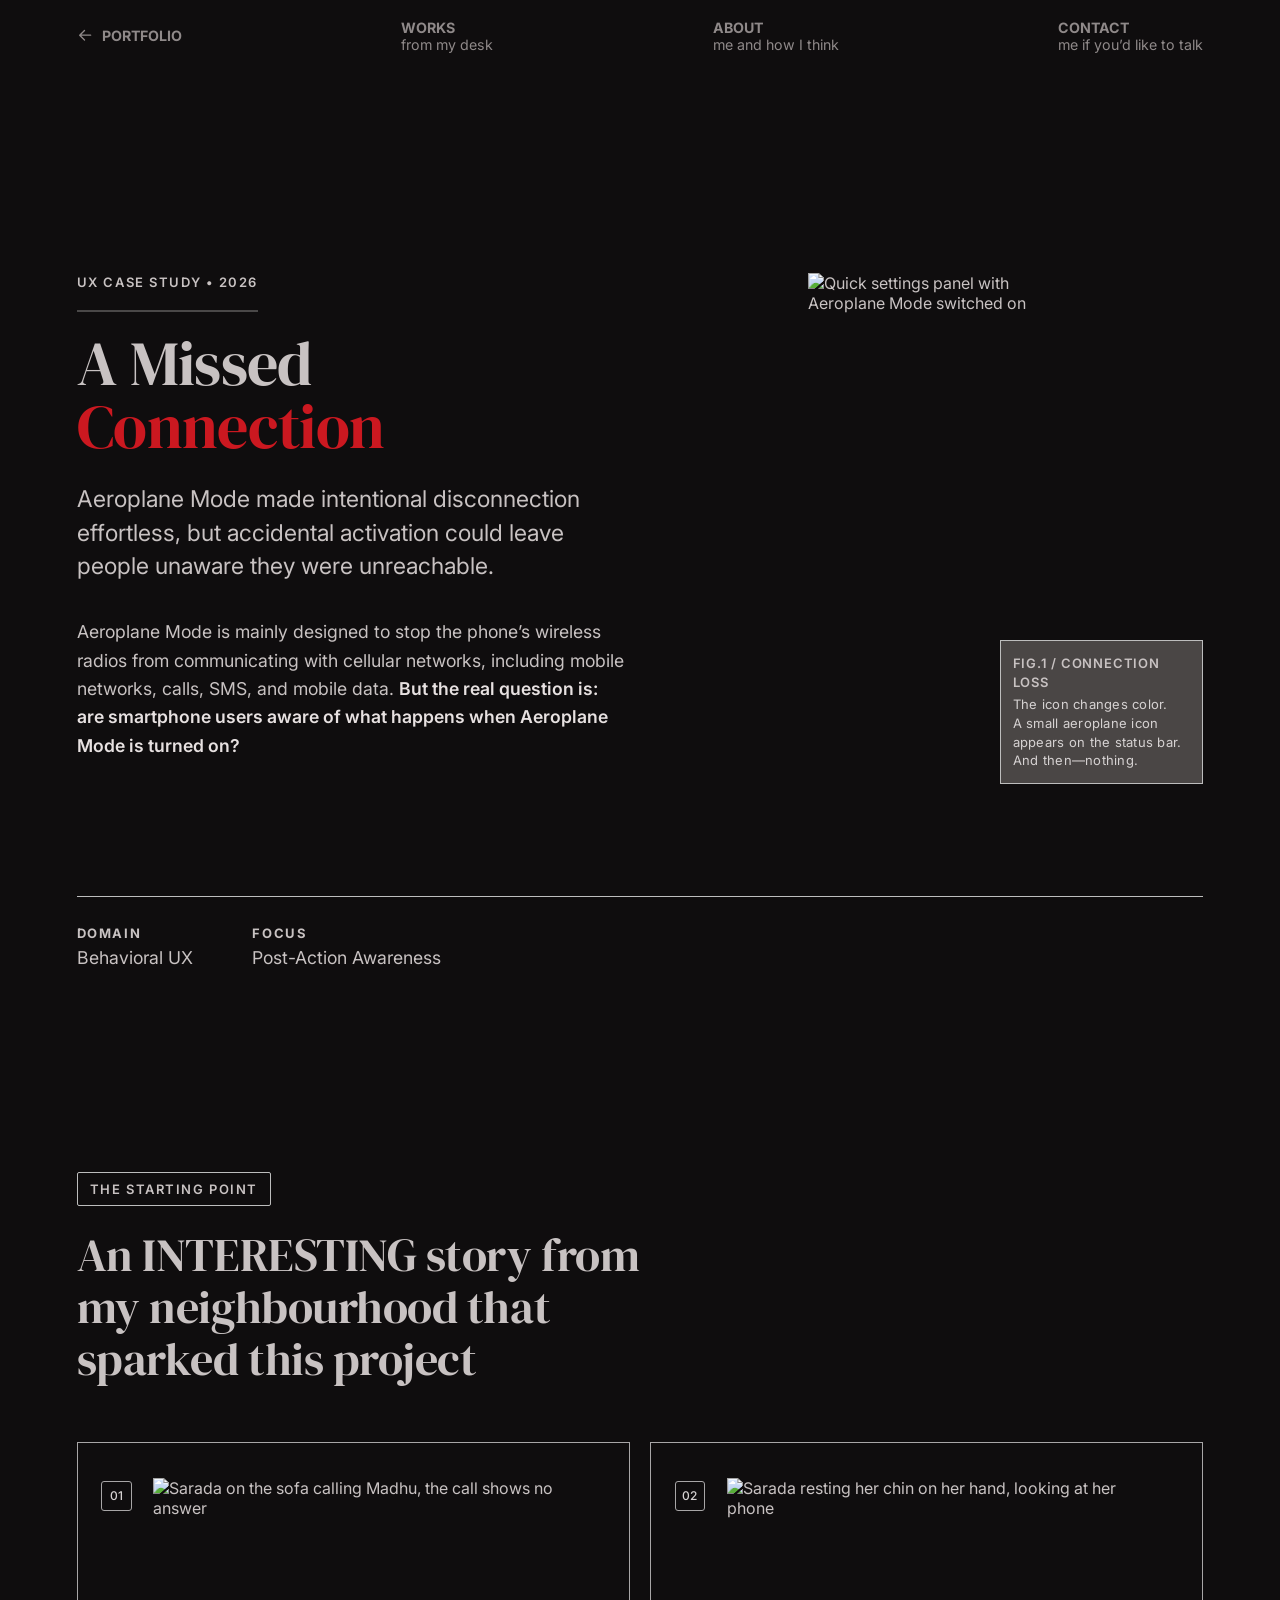
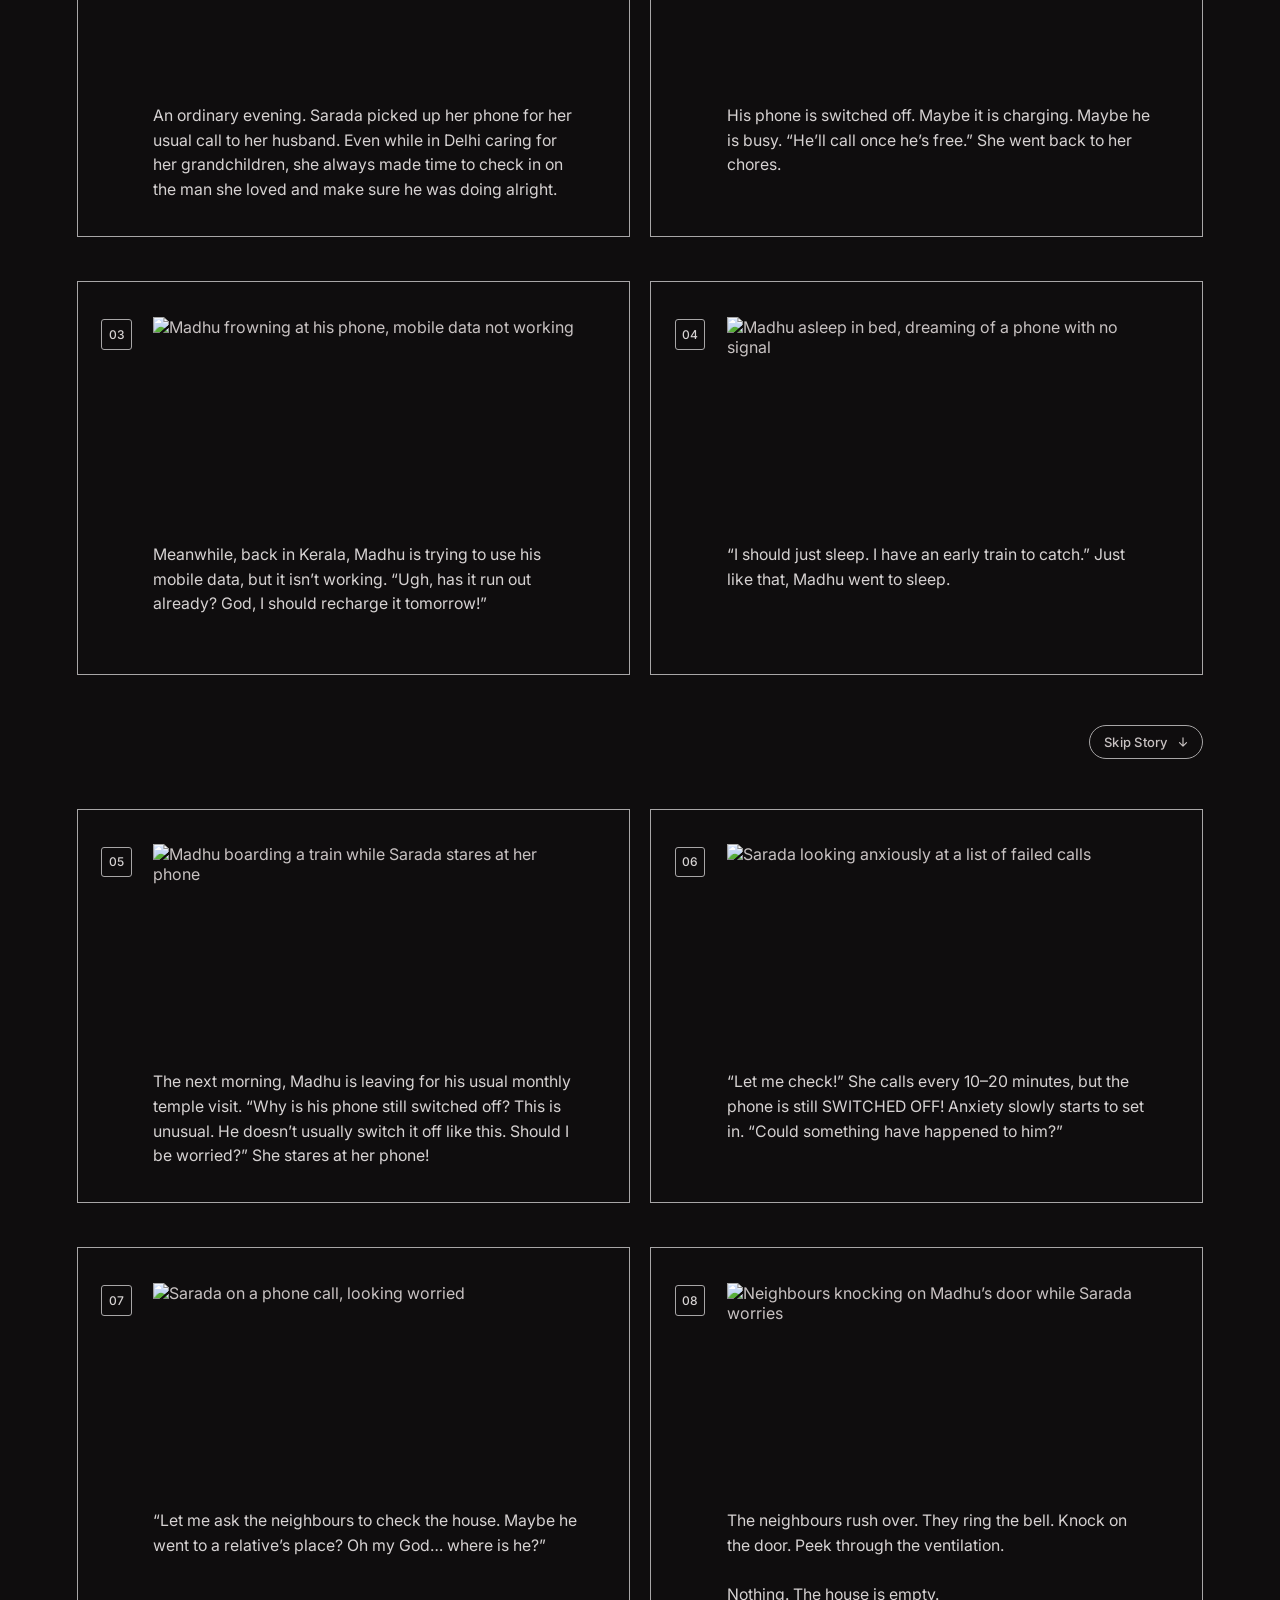
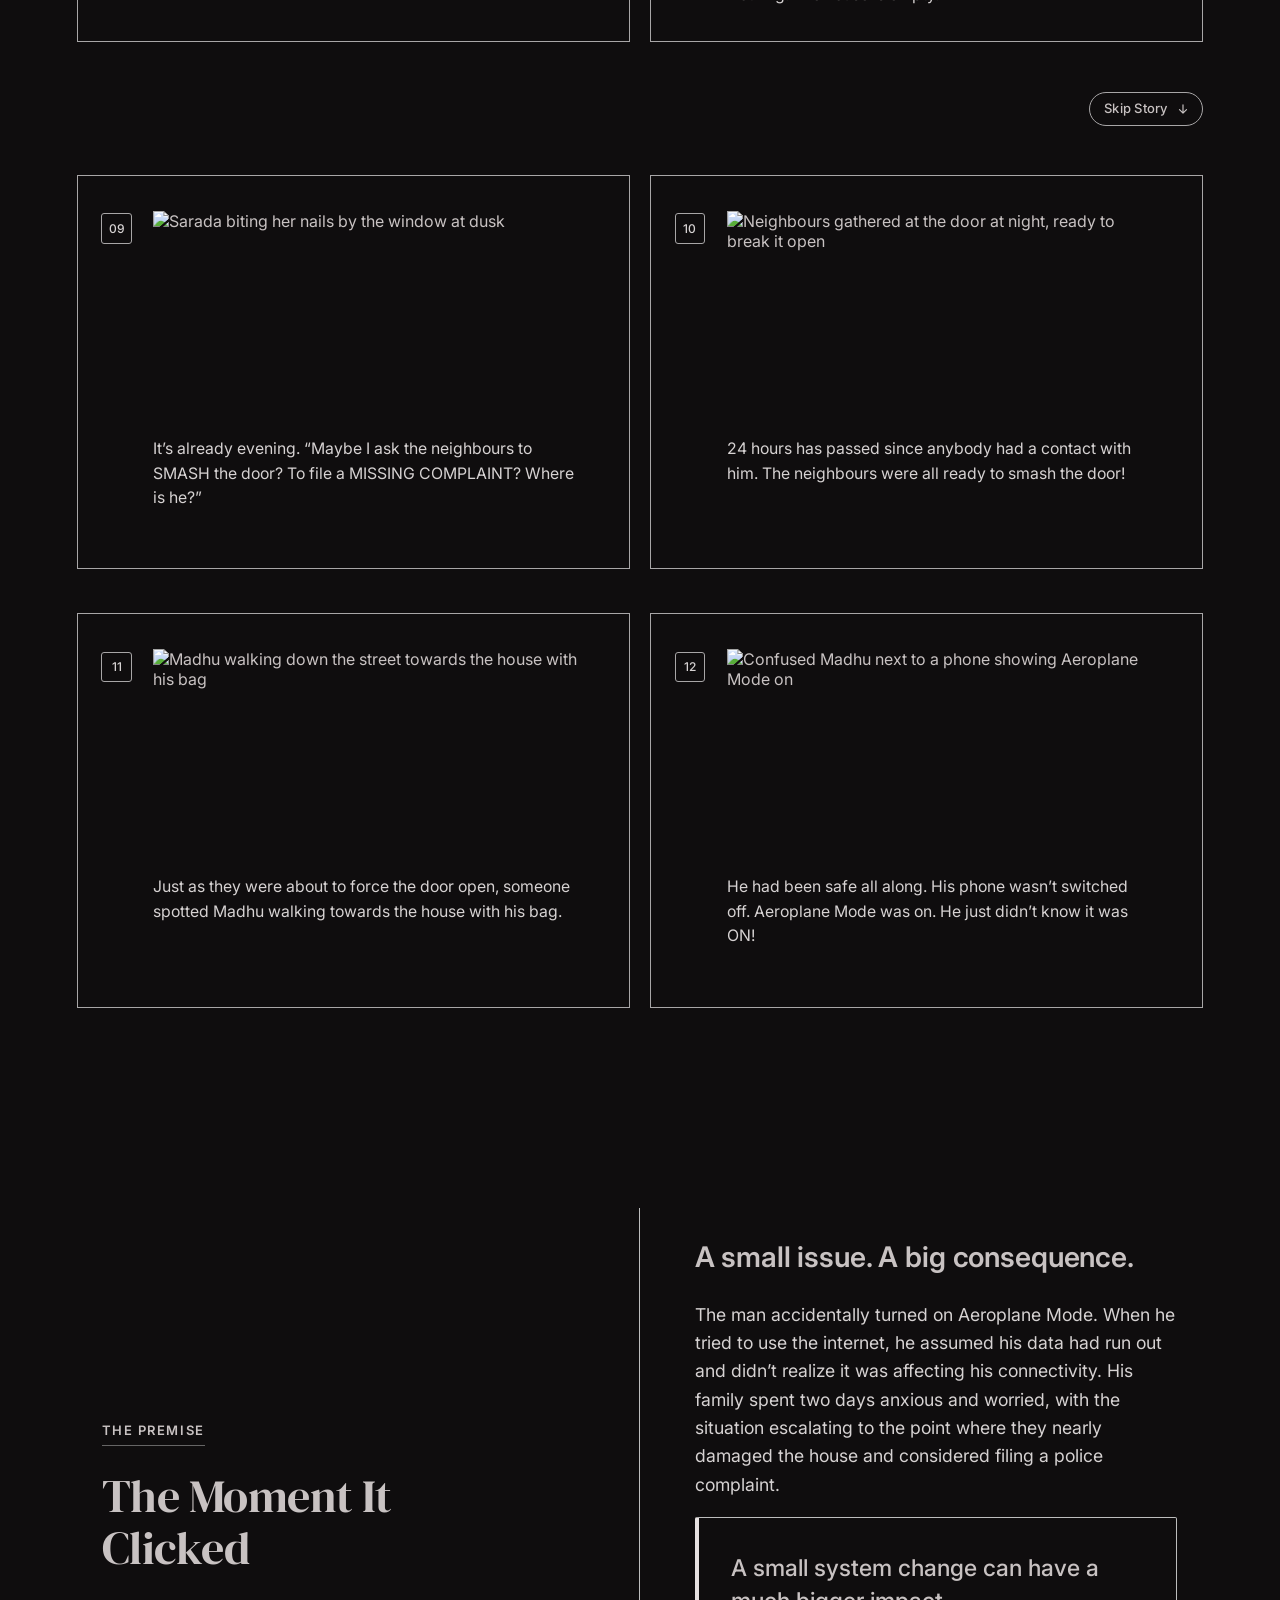
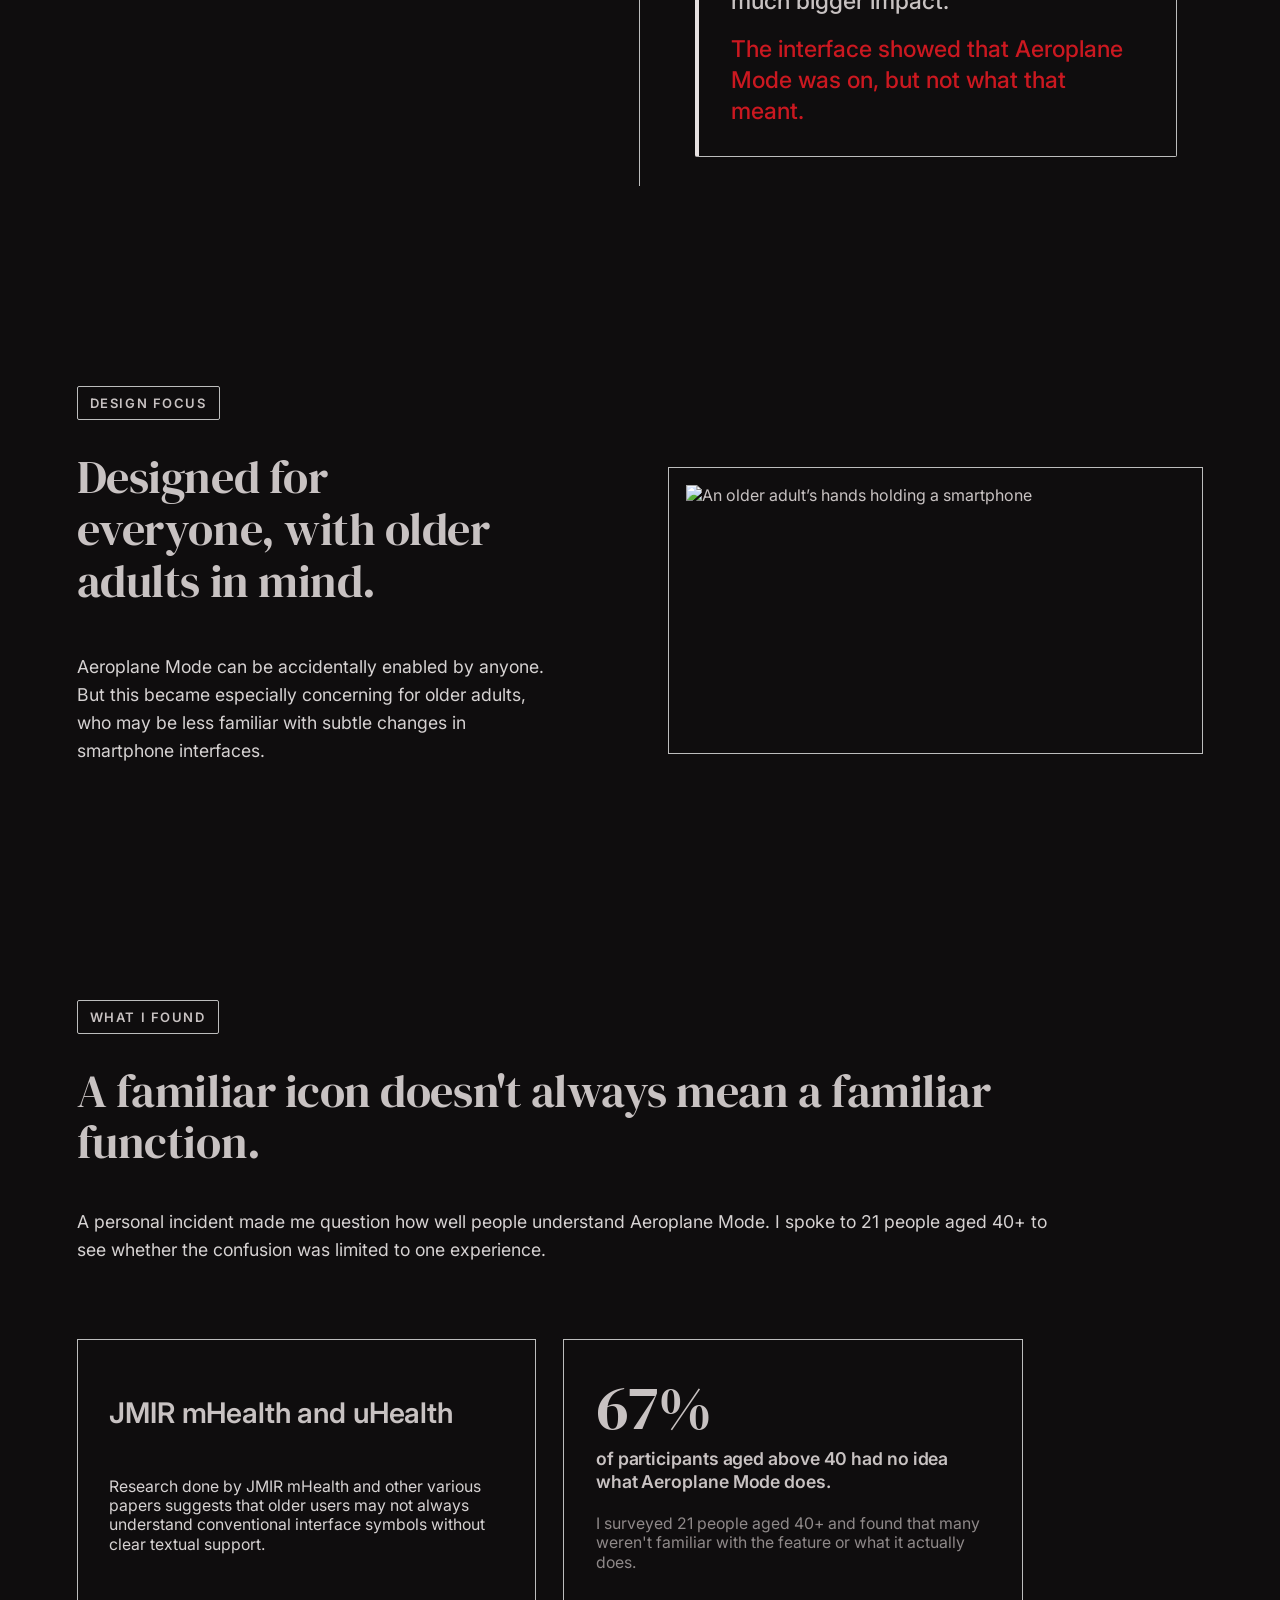
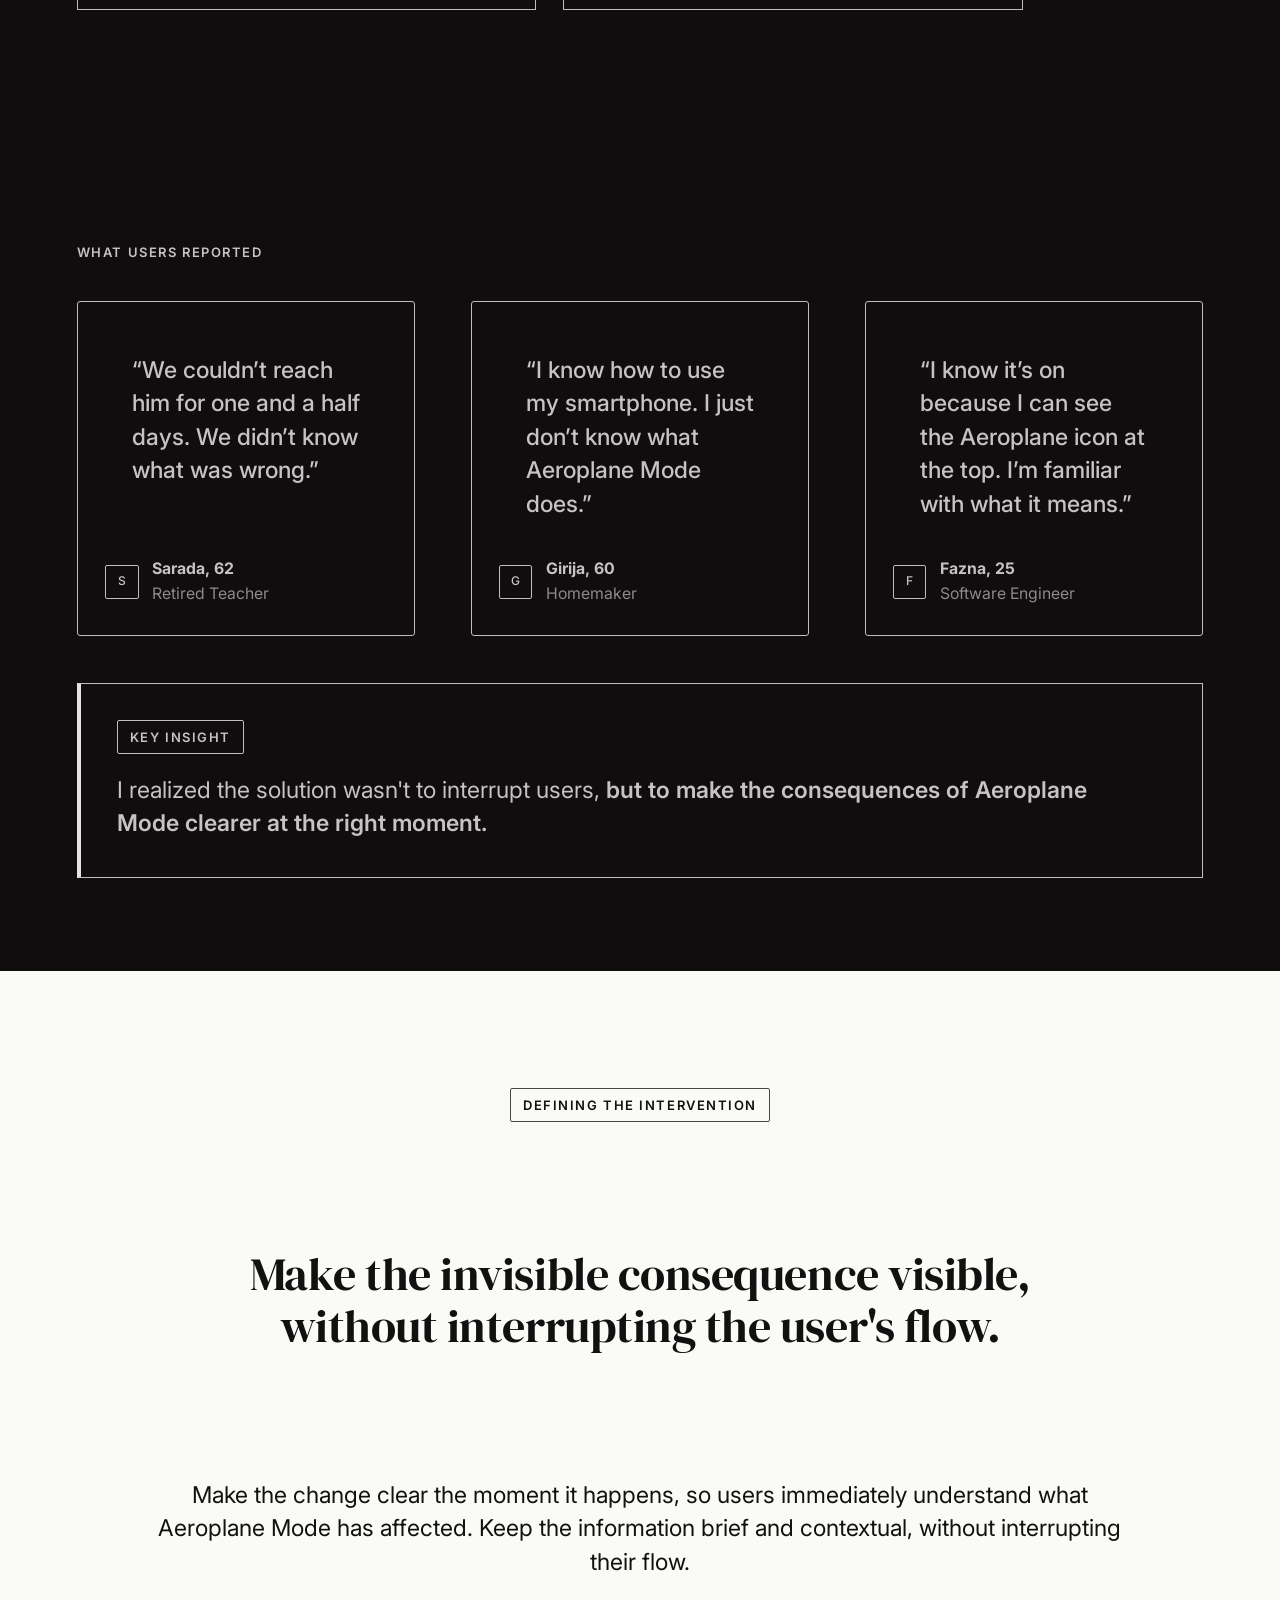
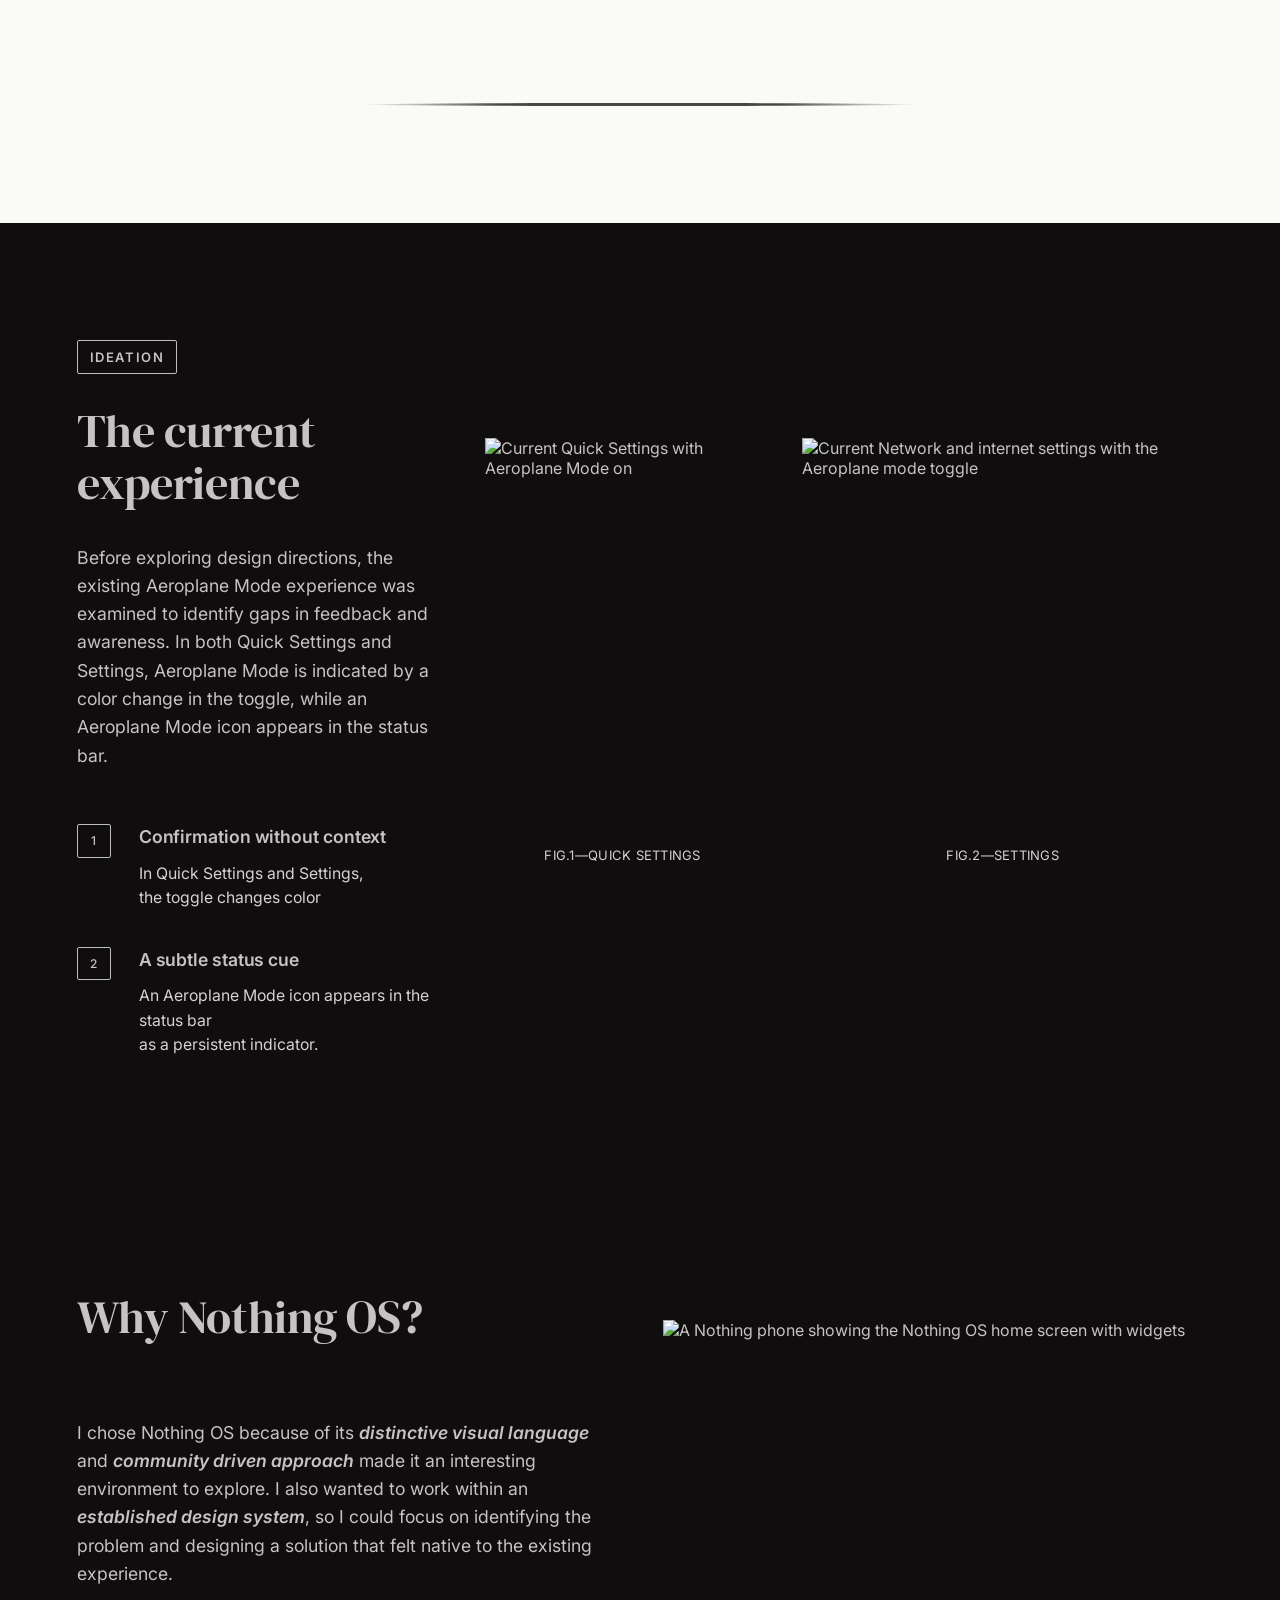
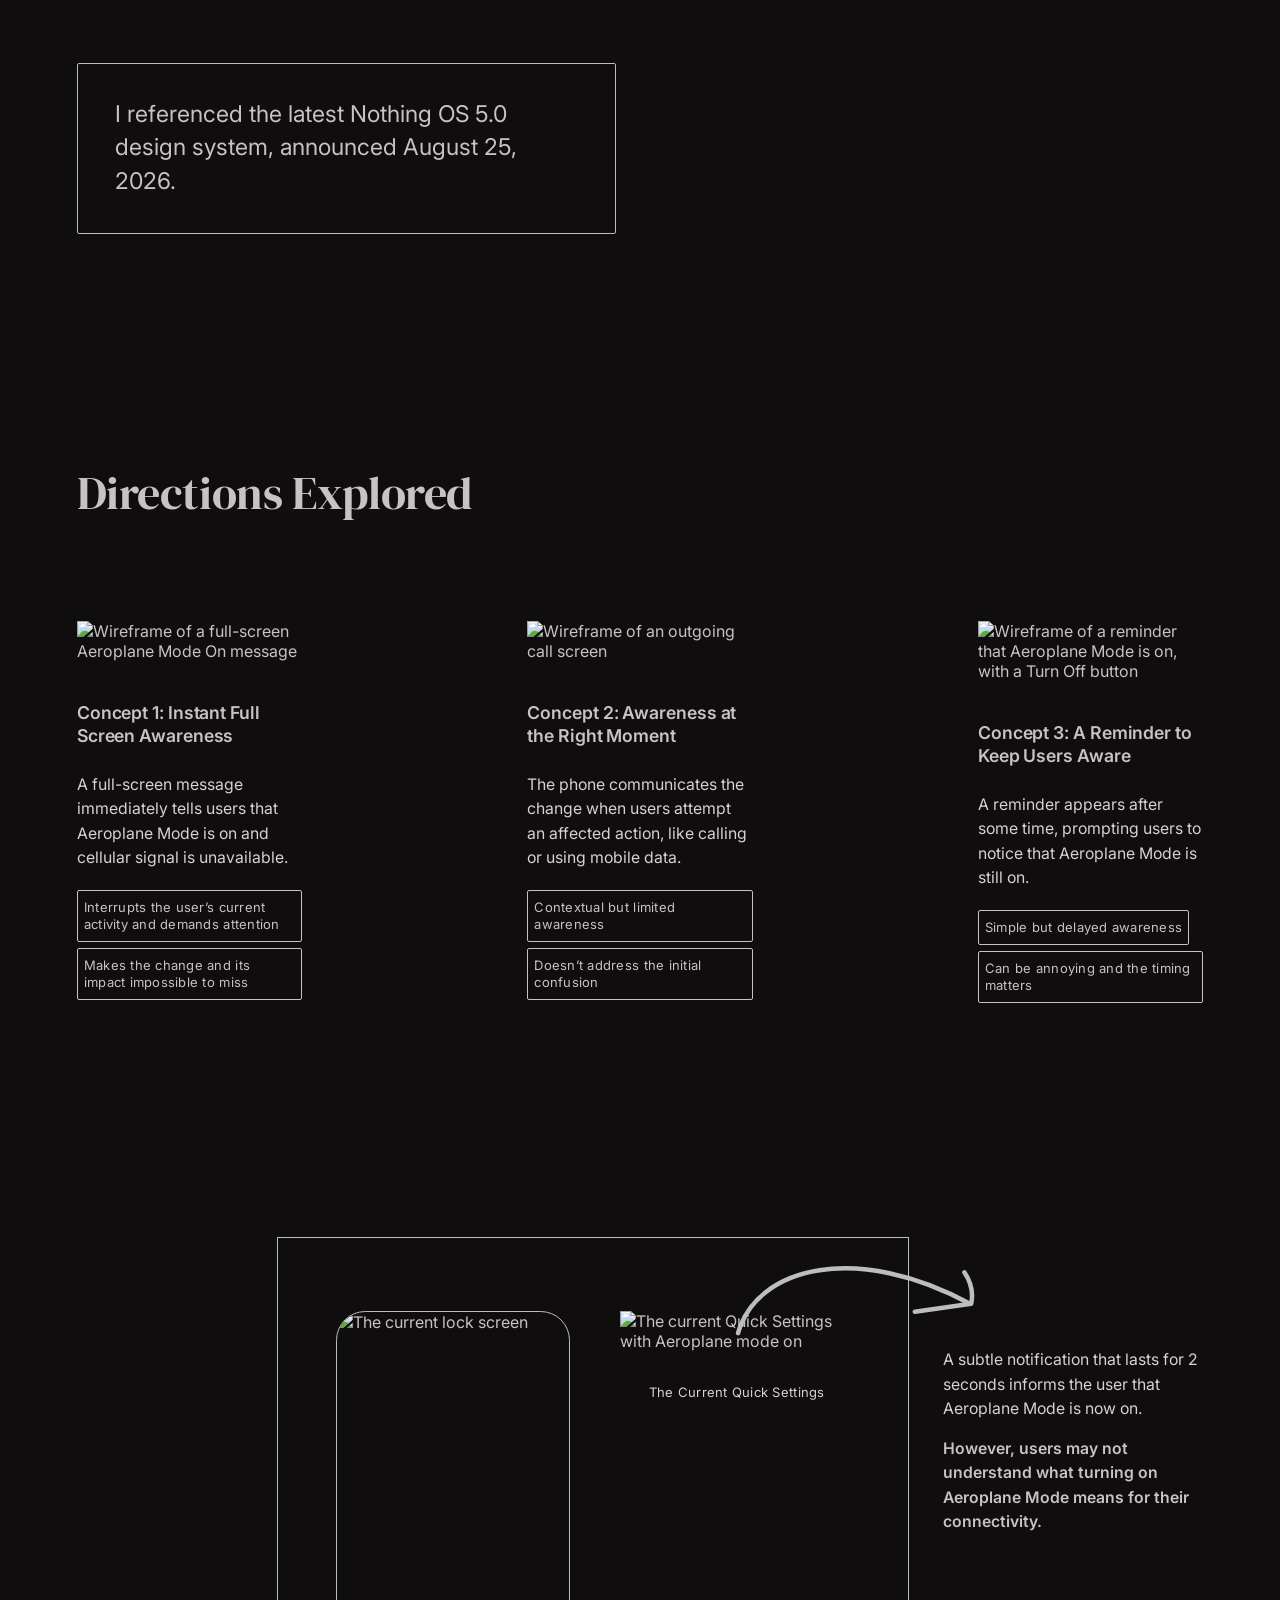
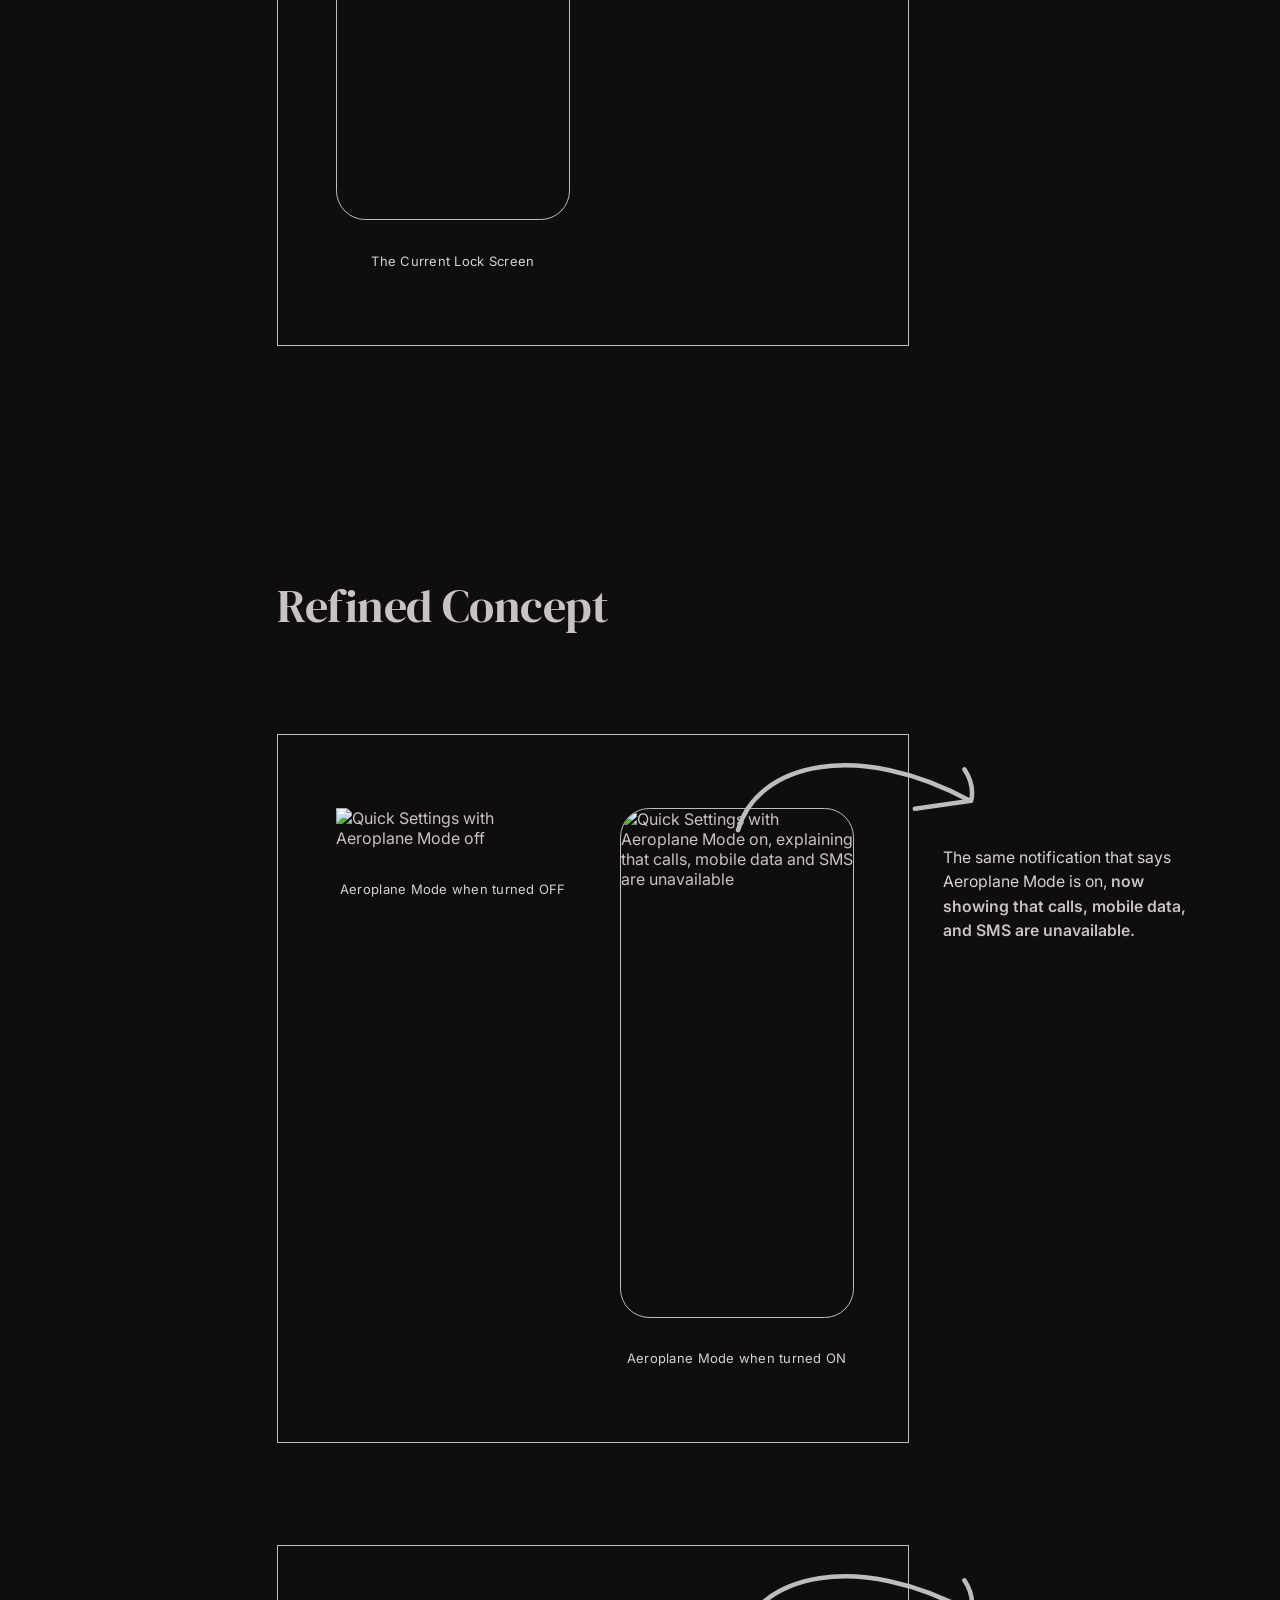
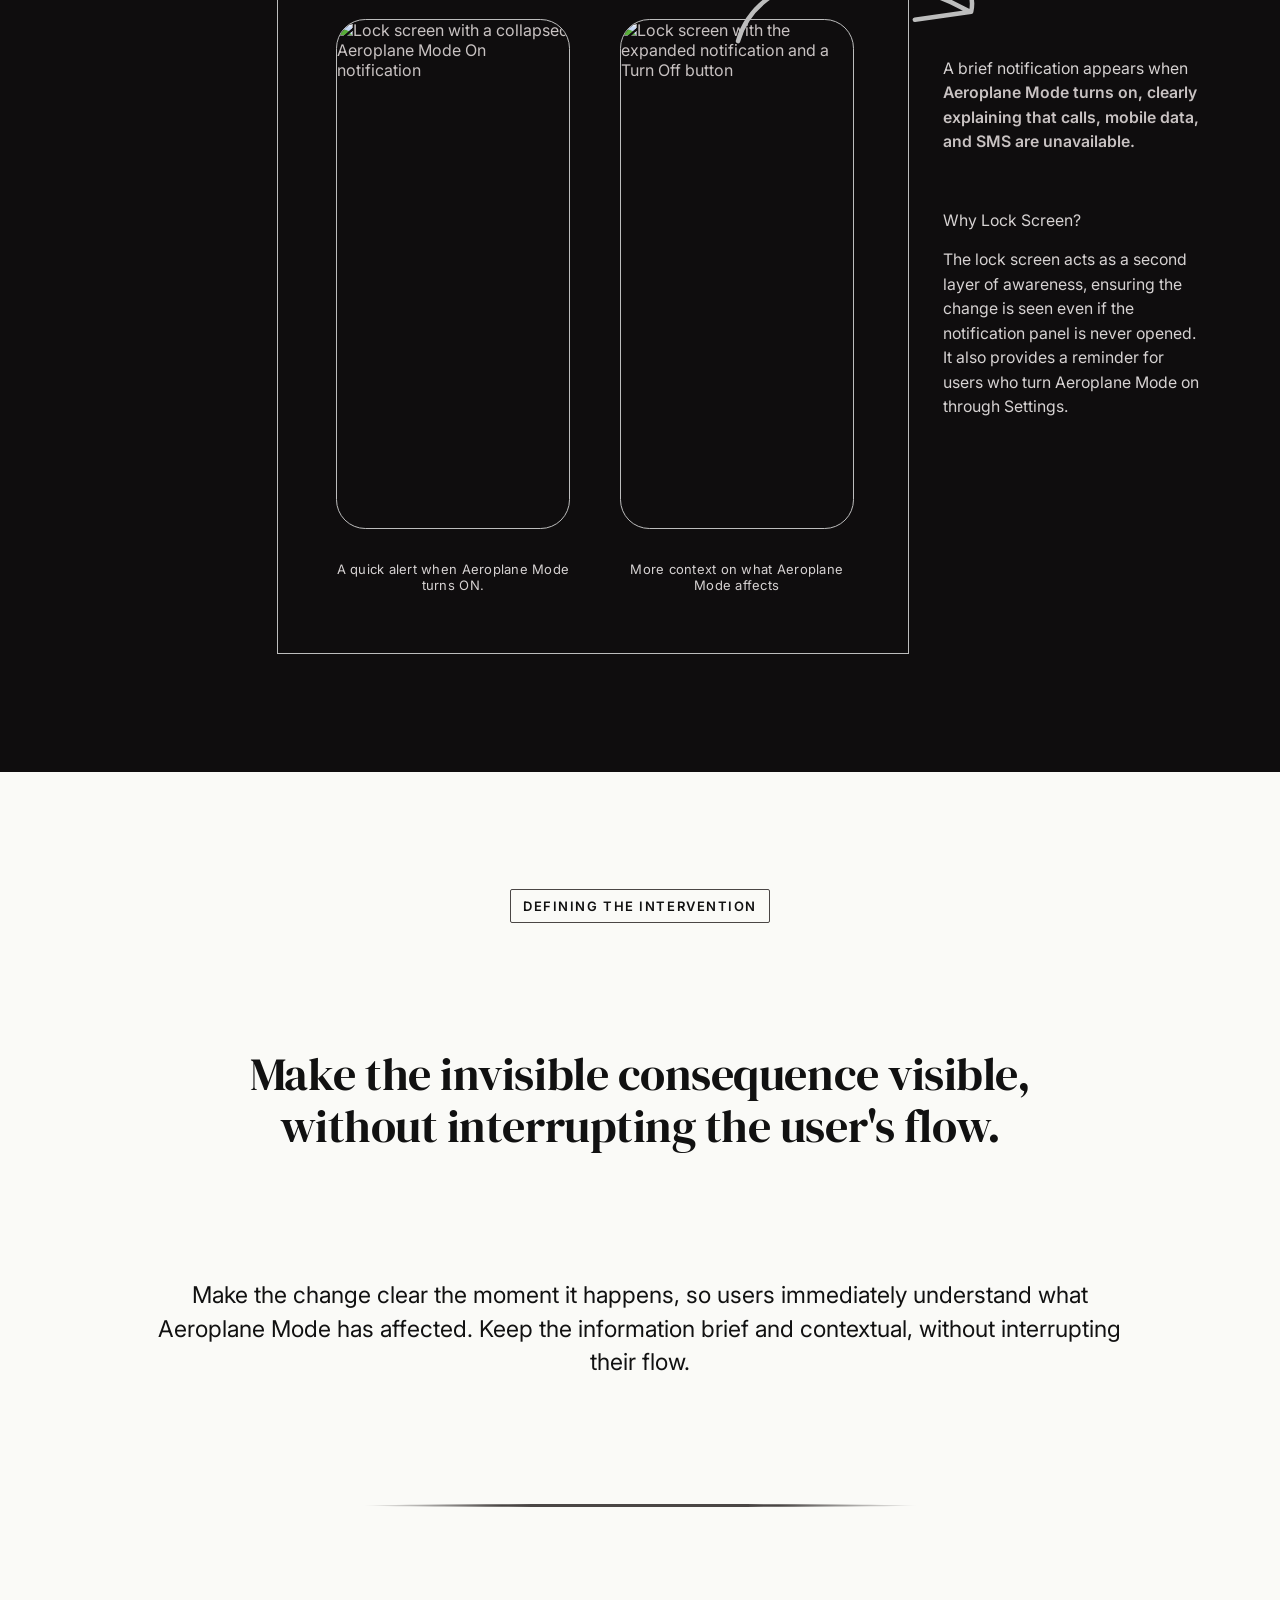
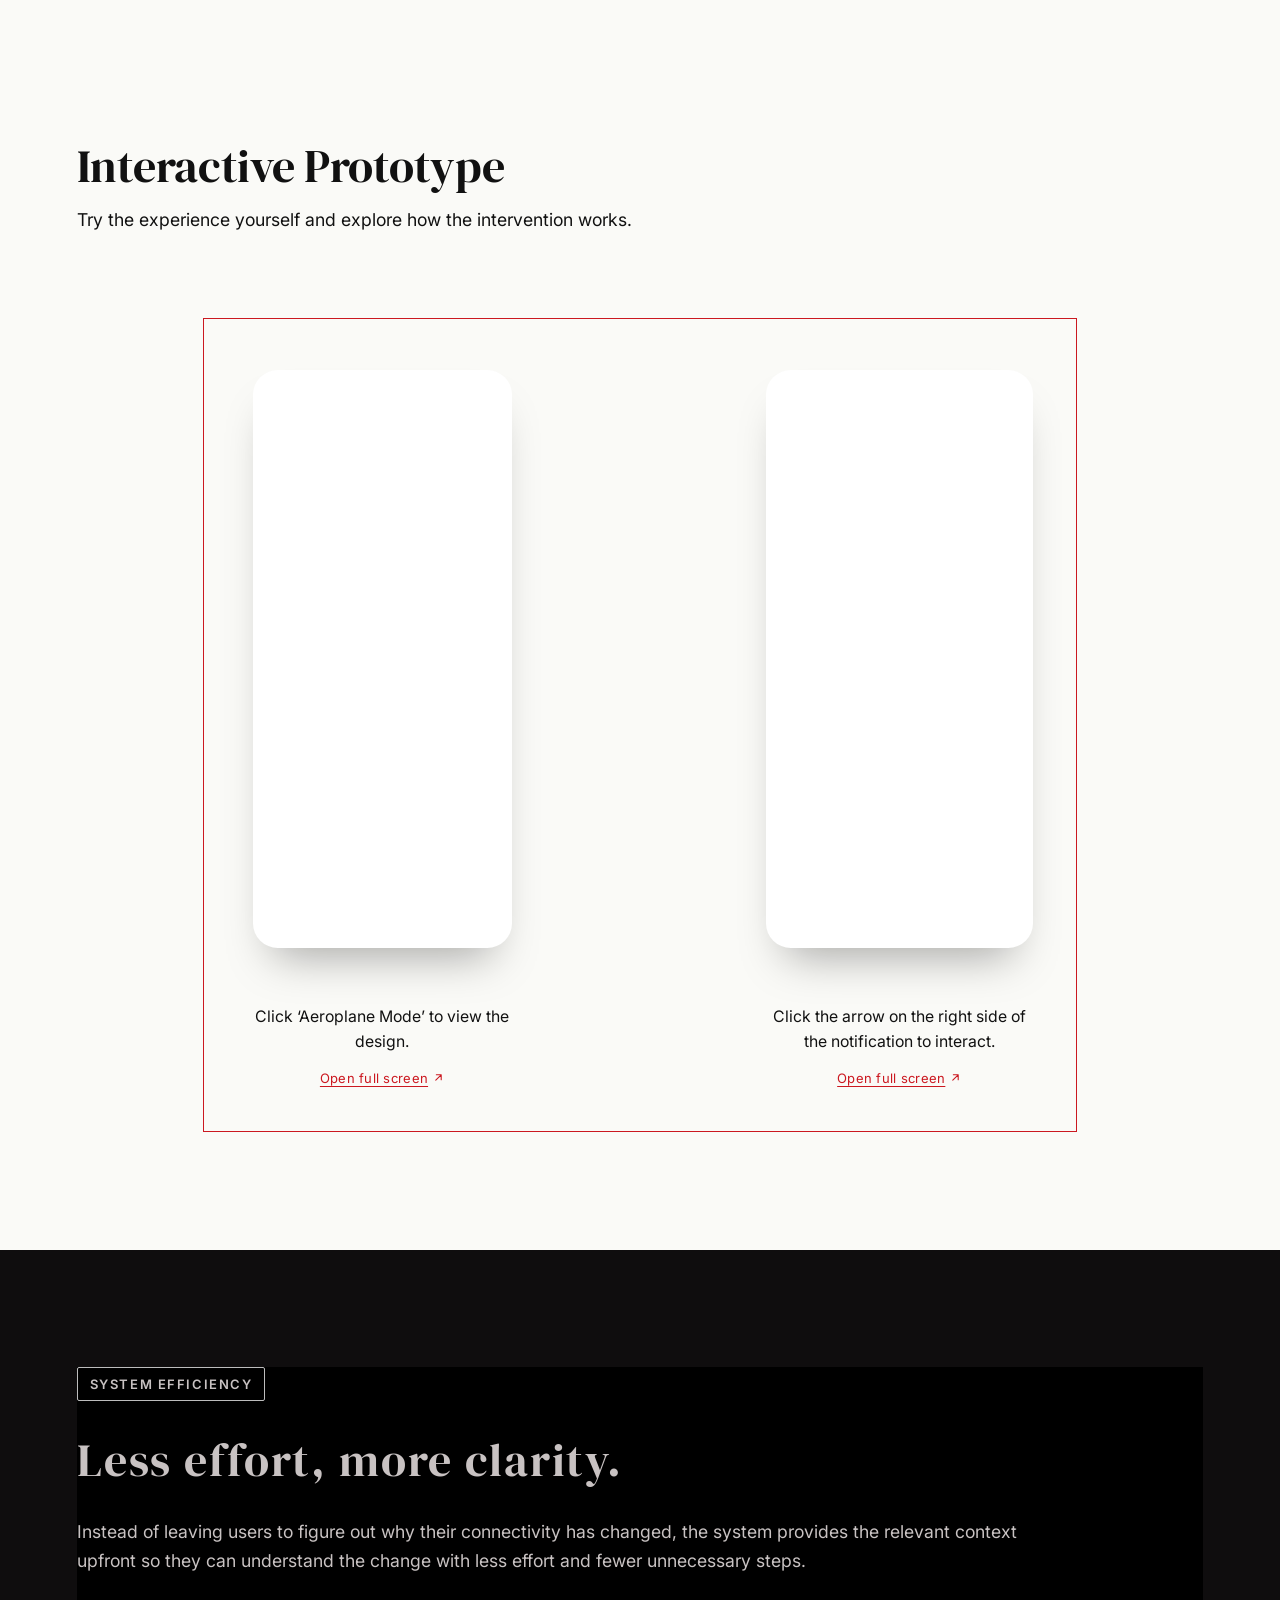
==== missed-connection.html @ 17881255 "End each Fig.1 caption sentence with a full stop Co-Authored-By: Claude Opus 5.5 <noreply@anthropic." ====
<!doctype html>
<html lang="en">
<head>
  <meta charset="utf-8" />
  <meta name="viewport" content="width=device-width, initial-scale=1" />
  <title>A Missed Connection · Diya Paramesh</title>
  <meta name="description" content="UX case study: making accidental Aeroplane Mode visible, so people know when they are unreachable." />
  <link rel="icon" href="favicon.svg" type="image/svg+xml" />
  <meta name="theme-color" content="#0f0d0e" />
  <meta property="og:type" content="website" />
  <meta property="og:url" content="https://diyaparameshportfolio.vercel.app/missed-connection.html" />
  <meta property="og:image" content="https://diyaparameshportfolio.vercel.app/assets/share/missed-connection.jpg" />
  <meta property="og:image:width" content="1200" />
  <meta property="og:image:height" content="630" />
  <meta name="twitter:card" content="summary_large_image" />
  <link rel="canonical" href="https://diyaparameshportfolio.vercel.app/missed-connection.html" />
  <meta property="og:title" content="A Missed Connection · Diya Paramesh" />
  <meta property="og:description" content="UX case study: making accidental Aeroplane Mode visible, so people know when they are unreachable." />
  <link rel="preconnect" href="https://fonts.googleapis.com" />
  <link rel="preconnect" href="https://fonts.gstatic.com" crossorigin />
  <link href="https://fonts.googleapis.com/css2?family=Inter:wght@400;500;600;700&family=DM+Serif+Display:ital@0;1&display=swap" rel="stylesheet" />
  <link rel="stylesheet" href="type.css" />
  <link rel="stylesheet" href="case-study.css" />
  <link rel="stylesheet" href="cursor.css" />
</head>
<body style="--cursor: #cb1820">
  <header class="cs-header">
    <div class="cs-container cs-header-inner">
      <a class="back" href="index.html">
        <svg viewBox="0 0 24 24" aria-hidden="true"><path d="M20 12H4M11 5l-7 7 7 7" /></svg>
        Portfolio
      </a>
      <a href="index.html#work"><strong>Works</strong><span>from my desk</span></a>
      <a href="about.html"><strong>About</strong><span>me and how I think</span></a>
      <a href="index.html#contact"><strong>Contact</strong><span>me if you’d like to talk</span></a>
    </div>
  </header>

  <main>
    <section class="cs-hero cs-container">
      <div class="cs-hero-grid">
        <div class="cs-hero-text">
          <p class="cs-eyebrow"><strong>UX Case Study</strong> • 2026</p>
          <h1 class="cs-title">A Missed<br /><span>Connection</span></h1>
          <p class="cs-lead">Aeroplane Mode made intentional disconnection effortless, but accidental activation could leave people unaware they were unreachable.</p>
          <p class="cs-intro">Aeroplane Mode is mainly designed to stop the phone’s wireless radios from communicating with cellular networks, including mobile networks, calls, SMS, and mobile data. <b>But the real question is: are smartphone users aware of what happens when Aeroplane Mode is turned on?</b></p>
        </div>
        <figure class="cs-figure">
          <img src="assets/missed-connection/hero-phone.png" alt="Quick settings panel with Aeroplane Mode switched on" />
          <figcaption>
            <strong>Fig.1 / Connection loss</strong>
            The icon changes color.<br />A small aeroplane icon appears on the status bar.<br />And then—nothing.
          </figcaption>
        </figure>
      </div>
      <dl class="cs-facts">
        <div><dt>Domain</dt><dd>Behavioral UX</dd></div>
        <div><dt>Focus</dt><dd>Post-Action Awareness</dd></div>
      </dl>
    </section>

    <section class="story cs-container" id="story">
      <p class="tag">The Starting Point</p>
      <h2 class="story-title">An INTERESTING story from<br /> my neighbourhood that<br /> sparked this project</h2>

        <div class="story-grid">
          <article class="story-card">
            <span class="story-num">01</span>
            <div class="story-body">
              <img src="assets/missed-connection/story-01.jpg" alt="Sarada on the sofa calling Madhu, the call shows no answer" loading="lazy" />
              <p>An ordinary evening. Sarada picked up her phone for her usual call to her husband. Even while in Delhi caring for her grandchildren, she always made time to check in on the man she loved and make sure he was doing alright.</p>
            </div>
          </article>
          <article class="story-card">
            <span class="story-num">02</span>
            <div class="story-body">
              <img src="assets/missed-connection/story-02.jpg" alt="Sarada resting her chin on her hand, looking at her phone" loading="lazy" />
              <p>His phone is switched off. Maybe it is charging. Maybe he is busy. “He’ll call once he’s free.” She went back to her chores.</p>
            </div>
          </article>
          <article class="story-card">
            <span class="story-num">03</span>
            <div class="story-body">
              <img src="assets/missed-connection/story-03.jpg" alt="Madhu frowning at his phone, mobile data not working" loading="lazy" />
              <p>Meanwhile, back in Kerala, Madhu is trying to use his mobile data, but it isn’t working. “Ugh, has it run out already? God, I should recharge it tomorrow!”</p>
            </div>
          </article>
          <article class="story-card">
            <span class="story-num">04</span>
            <div class="story-body">
              <img src="assets/missed-connection/story-04.jpg" alt="Madhu asleep in bed, dreaming of a phone with no signal" loading="lazy" />
              <p>“I should just sleep. I have an early train to catch.” Just like that, Madhu went to sleep.</p>
            </div>
          </article>
        </div>
        <div class="skip-row">
          <a class="skip" href="#premise">
            Skip Story
            <svg viewBox="0 0 24 24" aria-hidden="true"><path d="M12 5v14M6 13l6 6 6-6" /></svg>
          </a>
        </div>
        <div class="story-grid">
          <article class="story-card">
            <span class="story-num">05</span>
            <div class="story-body">
              <img src="assets/missed-connection/story-05.jpg" alt="Madhu boarding a train while Sarada stares at her phone" loading="lazy" />
              <p>The next morning, Madhu is leaving for his usual monthly temple visit. “Why is his phone still switched off? This is unusual. He doesn’t usually switch it off like this. Should I be worried?” She stares at her phone!</p>
            </div>
          </article>
          <article class="story-card">
            <span class="story-num">06</span>
            <div class="story-body">
              <img src="assets/missed-connection/story-06.jpg" alt="Sarada looking anxiously at a list of failed calls" loading="lazy" />
              <p>“Let me check!” She calls every 10–20 minutes, but the phone is still SWITCHED OFF! Anxiety slowly starts to set in. “Could something have happened to him?”</p>
            </div>
          </article>
          <article class="story-card">
            <span class="story-num">07</span>
            <div class="story-body">
              <img src="assets/missed-connection/story-07.jpg" alt="Sarada on a phone call, looking worried" loading="lazy" />
              <p>“Let me ask the neighbours to check the house. Maybe he went to a relative’s place? Oh my God… where is he?”</p>
            </div>
          </article>
          <article class="story-card">
            <span class="story-num">08</span>
            <div class="story-body">
              <img src="assets/missed-connection/story-08.jpg" alt="Neighbours knocking on Madhu’s door while Sarada worries" loading="lazy" />
              <p>The neighbours rush over. They ring the bell. Knock on the door. Peek through the ventilation.<br /><br />Nothing. The house is empty.</p>
            </div>
          </article>
        </div>
        <div class="skip-row">
          <a class="skip" href="#premise">
            Skip Story
            <svg viewBox="0 0 24 24" aria-hidden="true"><path d="M12 5v14M6 13l6 6 6-6" /></svg>
          </a>
        </div>
        <div class="story-grid">
          <article class="story-card">
            <span class="story-num">09</span>
            <div class="story-body">
              <img src="assets/missed-connection/story-09.jpg" alt="Sarada biting her nails by the window at dusk" loading="lazy" />
              <p>It’s already evening. “Maybe I ask the neighbours to SMASH the door? To file a MISSING COMPLAINT? Where is he?”</p>
            </div>
          </article>
          <article class="story-card">
            <span class="story-num">10</span>
            <div class="story-body">
              <img src="assets/missed-connection/story-10.jpg" alt="Neighbours gathered at the door at night, ready to break it open" loading="lazy" />
              <p>24 hours has passed since anybody had a contact with him. The neighbours were all ready to smash the door!</p>
            </div>
          </article>
          <article class="story-card">
            <span class="story-num">11</span>
            <div class="story-body">
              <img src="assets/missed-connection/story-11.jpg" alt="Madhu walking down the street towards the house with his bag" loading="lazy" />
              <p>Just as they were about to force the door open, someone spotted Madhu walking towards the house with his bag.</p>
            </div>
          </article>
          <article class="story-card">
            <span class="story-num">12</span>
            <div class="story-body">
              <img src="assets/missed-connection/story-12.jpg" alt="Confused Madhu next to a phone showing Aeroplane Mode on" loading="lazy" />
              <p>He had been safe all along. His phone wasn’t switched off. Aeroplane Mode was on. He just didn’t know it was ON!</p>
            </div>
          </article>
        </div>
    </section>
    <section class="premise cs-container" id="premise">
      <div class="premise-left">
        <p class="eyebrow-line">The Premise</p>
        <h2 class="premise-title">The Moment It<br /> Clicked</h2>
      </div>
      <div class="premise-right">
        <h3>A small issue. A big consequence.</h3>
        <p>The man accidentally turned on Aeroplane Mode. When he tried to use the internet, he assumed his data had run out and didn’t realize it was affecting his connectivity. His family spent two days anxious and worried, with the situation escalating to the point where they nearly damaged the house and considered filing a police complaint.</p>
        <blockquote class="callout">
          <p>A small system change can have a much bigger impact.</p>
          <p class="red">The interface showed that Aeroplane Mode was on, but not what that meant.</p>
        </blockquote>
      </div>
    </section>

    <section class="focus cs-container">
      <div class="focus-text">
        <p class="tag">Design Focus</p>
        <h2 class="light-title focus-title">Designed for everyone, with older adults in mind.</h2>
        <p class="body-copy">Aeroplane Mode can be accidentally enabled by anyone. But this became especially concerning for older adults, who may be less familiar with subtle changes in smartphone interfaces.</p>
      </div>
      <figure class="framed">
        <img src="assets/missed-connection/older-adult-hands.jpg" alt="An older adult’s hands holding a smartphone" loading="lazy" />
      </figure>
    </section>

    <section class="found cs-container">
      <p class="tag">What I Found</p>
      <h2 class="light-title found-title">A familiar icon doesn't always mean a familiar function.</h2>
      <p class="body-copy">A personal incident made me question how well people understand Aeroplane Mode. I spoke to 21 people aged 40+ to see whether the confusion was limited to one experience.</p>
      <div class="found-grid">
        <article class="found-card">
          <h3>JMIR mHealth and uHealth</h3>
          <p>Research done by JMIR mHealth and other various papers suggests that older users may not always understand conventional interface symbols without clear textual support.</p>
        </article>
        <article class="found-card">
          <p class="stat">67%</p>
          <p class="stat-label">of participants aged above 40 had no idea what Aeroplane Mode does.</p>
          <p class="muted">I surveyed 21 people aged 40+ and found that many weren't familiar with the feature or what it actually does.</p>
        </article>
      </div>
    </section>

    <section class="voices cs-container">
      <h2 class="voices-title">What Users Reported</h2>
      <div class="voices-grid">
        <figure class="voice">
          <blockquote>“We couldn’t reach him for one and a half days. We didn’t know what was wrong.”</blockquote>
          <figcaption>
            <span class="avatar" aria-hidden="true">S</span>
            <span><strong>Sarada, 62</strong>Retired Teacher</span>
          </figcaption>
        </figure>
        <figure class="voice">
          <blockquote>“I know how to use my smartphone. I just don’t know what Aeroplane Mode does.”</blockquote>
          <figcaption>
            <span class="avatar" aria-hidden="true">G</span>
            <span><strong>Girija, 60</strong>Homemaker</span>
          </figcaption>
        </figure>
        <figure class="voice">
          <blockquote>“I know it’s on because I can see the Aeroplane icon at the top. I’m familiar with what it means.”</blockquote>
          <figcaption>
            <span class="avatar" aria-hidden="true">F</span>
            <span><strong>Fazna, 25</strong>Software Engineer</span>
          </figcaption>
        </figure>
      </div>
      <div class="insight">
        <p class="tag tag-bold">Key Insight</p>
        <p>I realized the solution wasn't to interrupt users, <b>but to make the consequences of Aeroplane Mode clearer at the right moment.</b></p>
      </div>
    </section>

    <section class="intervention">
      <div class="cs-container">
        <p class="tag">Defining the Intervention</p>
        <h2>Make the invisible consequence visible,<br /> without interrupting the user's flow.</h2>
        <p>Make the change clear the moment it happens, so users immediately understand what Aeroplane Mode has affected. Keep the information brief and contextual, without interrupting their flow.</p>
        <span class="fade-line" aria-hidden="true"></span>
      </div>
    </section>

    <section class="ideation cs-container">
      <div class="ideation-text">
        <p class="tag">Ideation</p>
        <h2 class="light-title">The current<br /> experience</h2>
        <p class="ideation-intro">Before exploring design directions, the existing Aeroplane Mode experience was examined to identify gaps in feedback and awareness. In both Quick Settings and Settings, Aeroplane Mode is indicated by a color change in the toggle, while an Aeroplane Mode icon appears in the status bar.</p>
        <ol class="gaps">
          <li><span class="num">1</span><div><h3>Confirmation without context</h3><p>In Quick Settings and Settings,<br /> the toggle changes color</p></div></li>
          <li><span class="num">2</span><div><h3>A subtle status cue</h3><p>An Aeroplane Mode icon appears in the status bar<br /> as a persistent indicator.</p></div></li>
        </ol>
      </div>
      <div class="ideation-phones">
        <figure><img src="assets/missed-connection/current-quick-settings.webp" alt="Current Quick Settings with Aeroplane Mode on" loading="lazy" /><figcaption>Fig.1—Quick Settings</figcaption></figure>
        <figure><img src="assets/missed-connection/current-settings.png" alt="Current Network and internet settings with the Aeroplane mode toggle" loading="lazy" /><figcaption>Fig.2—Settings</figcaption></figure>
      </div>
    </section>

    <section class="nothing cs-container">
      <div class="nothing-text">
        <h2 class="light-title">Why Nothing OS?</h2>
        <p class="nothing-intro">I chose Nothing OS because of its <em>distinctive visual language</em> and <em>community driven approach</em> made it an interesting environment to explore. I also wanted to work within an <em>established design system</em>, so I could focus on identifying the problem and designing a solution that felt native to the existing experience.</p>
        <p class="boxed">I referenced the latest Nothing OS 5.0 design system, announced August 25, 2026.</p>
      </div>
      <img class="nothing-img" src="assets/missed-connection/nothing-os.jpg" alt="A Nothing phone showing the Nothing OS home screen with widgets" loading="lazy" />
    </section>

    <section class="directions cs-container">
      <h2 class="light-title">Directions Explored</h2>
      <div class="directions-grid">
        <article class="direction">
          <img src="assets/missed-connection/direction-1.png" alt="Wireframe of a full-screen Aeroplane Mode On message" loading="lazy" />
          <h3>Concept 1: Instant Full Screen Awareness</h3>
          <p>A full-screen message immediately tells users that Aeroplane Mode is on and cellular signal is unavailable.</p>
          <ul class="pills">
            <li>Interrupts the user’s current activity and demands attention</li>
            <li>Makes the change and its impact impossible to miss</li>
          </ul>
        </article>
        <article class="direction">
          <img src="assets/missed-connection/direction-2.png" alt="Wireframe of an outgoing call screen" loading="lazy" />
          <h3>Concept 2: Awareness at the Right Moment</h3>
          <p>The phone communicates the change when users attempt an affected action, like calling or using mobile data.</p>
          <ul class="pills">
            <li class="dim">Contextual but limited awareness</li>
            <li class="dim">Doesn’t address the initial confusion</li>
          </ul>
        </article>
        <article class="direction">
          <img src="assets/missed-connection/direction-3.png" alt="Wireframe of a reminder that Aeroplane Mode is on, with a Turn Off button" loading="lazy" />
          <h3>Concept 3: A Reminder to Keep Users Aware</h3>
          <p>A reminder appears after some time, prompting users to notice that Aeroplane Mode is still on.</p>
          <ul class="pills">
            <li>Simple but delayed awareness</li>
            <li class="dim">Can be annoying and the timing matters</li>
          </ul>
        </article>
      </div>
    </section>

    <section class="current cs-container">
      <div class="compare">
        <figure><img class="screen" src="assets/missed-connection/lock-screen-current.jpg" alt="The current lock screen" loading="lazy" /><figcaption>The Current Lock Screen</figcaption></figure>
        <figure><img src="assets/missed-connection/quick-settings-current.png" alt="The current Quick Settings with Aeroplane mode on" loading="lazy" /><figcaption>The Current Quick Settings</figcaption></figure>
        <svg class="arrow" viewBox="0 0 222 76" aria-hidden="true"><path d="M8 72C25 12 115-8 214 46M209 18c6 9 8 19 6 28l-50 7" /></svg>
        <div class="note">
          <p>A subtle notification that lasts for 2 seconds informs the user that Aeroplane Mode is now on.</p>
          <p><b>However, users may not understand what turning on Aeroplane Mode means for their connectivity.</b></p>
        </div>
      </div>
    </section>

    <section class="refined cs-container">
      <h2 class="light-title">Refined Concept</h2>
      <div class="compare">
        <figure><img src="assets/missed-connection/refined-qs-off.png" alt="Quick Settings with Aeroplane Mode off" loading="lazy" /><figcaption>Aeroplane Mode when turned OFF</figcaption></figure>
        <figure><img class="screen" src="assets/missed-connection/refined-qs-on.png" alt="Quick Settings with Aeroplane Mode on, explaining that calls, mobile data and SMS are unavailable" loading="lazy" /><figcaption>Aeroplane Mode when turned ON</figcaption></figure>
        <svg class="arrow" viewBox="0 0 222 76" aria-hidden="true"><path d="M8 72C25 12 115-8 214 46M209 18c6 9 8 19 6 28l-50 7" /></svg>
        <div class="note">
          <p>The same notification that says Aeroplane Mode is on, <b>now showing that calls, mobile data, and SMS are unavailable.</b></p>
        </div>
      </div>
      <div class="compare">
        <figure><img class="screen" src="assets/missed-connection/refined-lock-alert.png" alt="Lock screen with a collapsed Aeroplane Mode On notification" loading="lazy" /><figcaption>A quick alert when Aeroplane Mode turns ON.</figcaption></figure>
        <figure><img class="screen" src="assets/missed-connection/refined-lock-context.png" alt="Lock screen with the expanded notification and a Turn Off button" loading="lazy" /><figcaption>More context on what Aeroplane Mode affects</figcaption></figure>
        <svg class="arrow" viewBox="0 0 222 76" aria-hidden="true"><path d="M8 72C25 12 115-8 214 46M209 18c6 9 8 19 6 28l-50 7" /></svg>
        <div class="note">
          <p>A brief notification appears when <b>Aeroplane Mode turns on, clearly explaining that calls, mobile data, and SMS are unavailable.</b></p>
          <p class="note-gap">Why Lock Screen?</p>
          <p>The lock screen acts as a second layer of awareness, ensuring the change is seen even if the notification panel is never opened. It also provides a reminder for users who turn Aeroplane Mode on through Settings.</p>
        </div>
      </div>
    </section>

    <section class="intervention">
      <div class="cs-container">
        <p class="tag">Defining the Intervention</p>
        <h2>Make the invisible consequence visible,<br /> without interrupting the user's flow.</h2>
        <p>Make the change clear the moment it happens, so users immediately understand what Aeroplane Mode has affected. Keep the information brief and contextual, without interrupting their flow.</p>
        <span class="fade-line" aria-hidden="true"></span>
      </div>
    </section>

    <section class="prototype">
      <div class="cs-container">
        <h2 class="light-title">Interactive Prototype</h2>
        <p class="prototype-intro">Try the experience yourself and explore how the intervention works.</p>
        <div class="prototype-frame">
          <figure>
            <div class="prototype-screen proto-box" style="--w: 365; width: 97.33%; margin: 0 auto"><iframe src="https://aeroplanemodeinquicksettings.vercel.app/" title="Interactive prototype: Aeroplane Mode in Quick Settings" loading="lazy"></iframe></div>
            <figcaption><span>Click ‘Aeroplane Mode’ to view the design.</span><a class="proto-open" href="https://aeroplanemodeinquicksettings.vercel.app/" target="_blank" rel="noopener">Open full screen <svg viewBox="0 0 24 24" aria-hidden="true"><path d="M7 17 17 7M8 7h9v9" /></svg></a></figcaption>
          </figure>
          <figure>
            <div class="prototype-screen proto-box"><iframe src="https://lockscreeninnothingos.vercel.app/" title="Interactive prototype: Aeroplane Mode notification on the lock screen" loading="lazy"></iframe></div>
            <figcaption><span>Click the arrow on the right side of the notification to interact.</span><a class="proto-open" href="https://lockscreeninnothingos.vercel.app/" target="_blank" rel="noopener">Open full screen <svg viewBox="0 0 24 24" aria-hidden="true"><path d="M7 17 17 7M8 7h9v9" /></svg></a></figcaption>
          </figure>
        </div>
      </div>
    </section>

    <section class="efficiency">
      <div class="cs-container efficiency-panel">
        <p class="tag">System Efficiency</p>
        <h2 class="light-title">Less effort, more clarity.</h2>
        <p class="efficiency-intro">Instead of leaving users to figure out why their connectivity has changed, the system provides the relevant context upfront so they can understand the change with less effort and fewer unnecessary steps.</p>
        <ol class="flow">
          <li class="flow-step"><span><b>Immediate feedback</b> — users know Aeroplane Mode has turned on without having to figure it out themselves.</span></li>
          <li class="flow-arrow" aria-hidden="true"><svg viewBox="0 0 24 24"><path d="M12 4v16M5 13l7 7 7-7" /></svg></li>
          <li class="flow-step"><span><b>Less troubleshooting</b> — they understand why calls, mobile data, and SMS aren't working.</span></li>
          <li class="flow-arrow" aria-hidden="true"><svg viewBox="0 0 24 24"><path d="M12 4v16M5 13l7 7 7-7" /></svg></li>
          <li class="flow-step"><span><b>Fewer unnecessary steps</b> — the system surfaces the information instead of making users dig through Settings</span></li>
          <li class="flow-arrow" aria-hidden="true"><svg viewBox="0 0 24 24"><path d="M12 4v16M5 13l7 7 7-7" /></svg></li>
          <li class="flow-step"><span><b>Context at the right moment</b> — the explanation appears when the state changes, when it's most relevant..</span></li>
          <li class="flow-arrow" aria-hidden="true"><svg viewBox="0 0 24 24"><path d="M12 4v16M5 13l7 7 7-7" /></svg></li>
          <li class="flow-step"><span><b>Secondary confirmation</b> — the lock screen notification gives users another chance to catch the change if they missed it</span></li>
        </ol>
      </div>
    </section>

    <section class="testing cs-container">
      <p class="tag">Testing</p>
      <h2 class="testing-title">Initial Testing</h2>
      <p class="testing-intro">20+ people tested the prototype across Quick Settings and the Lock screen. They were asked to explore the Quick Settings tiles and interact with the lock screen notification, then describe what they understood from the information presented.</p>
      <div class="testing-box">
        <div class="testing-stat">
          <p class="big">21+</p>
          <p class="label">Participants</p>
        </div>
        <div class="testing-detail">
          <p>Among participants aged 40+, most understood Aeroplane Mode’s impact. Two participants said the notification at least made them aware it was on, which they otherwise wouldn’t know.</p>
          <blockquote>
            <p><b>A moment of discovery:</b></p>
            <p class="quote">“If this had popped up, I would have known why my calls weren’t going through.”</p>
          </blockquote>
        </div>
      </div>
    </section>

    <section class="impact cs-container">
      <p class="tag">The Impact</p>
      <h2 class="light-title">Making an important system change<br /> visible and understandable.</h2>
      <p class="impact-intro">A subtle system change becomes a clear signal, helping users see what happened, understand its impact, and avoid confusion or missed connections. The information stays accessible without unnecessarily interrupting their flow.</p>
      <div class="beyond">
        <h3>A solution that went beyond the original problem</h3>
        <p>Designed to prevent confusion when Aeroplane Mode is accidentally turned on, the intervention also proved useful for people who forget to turn it off after a flight. 3 out of 21 frequent air travellers said they would find it useful, as they often forget to turn off Aeroplane Mode after flying.</p>
      </div>
      <div class="impact-grid">
          <article>
            <h3>Makes an important system change visible</h3>
            <p>Users know Aeroplane Mode has been turned on, instead of relying on a small status-bar icon.</p>
          </article>
          <article>
            <h3>Makes the consequence clear</h3>
            <p>They understand that calls, mobile data, and SMS are unavailable, reducing the need to figure out why connectivity stopped.</p>
          </article>
          <article>
            <h3>Prevents confusion and missed connections</h3>
            <p>For situations where calls unexpectedly fail, the information helps users recognize that Aeroplane Mode is the reason their connectivity is unavailable.</p>
          </article>
      </div>
    </section>

    <section class="intervention conclusion">
      <div class="cs-container">
        <p class="tag">Conclusion</p>
        <h2>Turning a subtle change<br /> into a clear signal</h2>
        <p>A study published in <i>Global Environmental Change</i> found that <b><i>only 20% of the population has travelled by air, yet Aeroplane Mode is available on virtually every smartphone.</i></b> Since a simple tap can significantly affect connectivity, <b><i>making its consequences clear</i></b> can help everyone understand what this system change means.</p>
        <span class="fade-line" aria-hidden="true"></span>
      </div>
    </section>
  </main>

  <footer class="cs-footer">
    <nav class="cs-container next-nav" aria-label="Case studies">
      <a class="all-work" href="index.html#work">All Work</a>
      <a class="next" href="tink.html">
        <span class="next-label">Next <svg viewBox="0 0 24 24" aria-hidden="true"><path d="M4 12h16M13 5l7 7-7 7" /></svg></span>
        <strong>tink</strong>
        <span>Mobile App • Product Design</span>
      </a>
    </nav>
    <div class="cs-container cs-bottom">
      <span>Diya Paramesh . Portfolio . 2026</span>
      <span class="location">
        <svg viewBox="0 0 24 24" aria-hidden="true"><path d="M12 21s-7-6.1-7-11.5a7 7 0 0 1 14 0C19 14.9 12 21 12 21Z" /><circle cx="12" cy="9.5" r="2.5" /></svg>
        Chennai, India
      </span>
    </div>
  </footer>
  <script src="proto.js" defer></script>
  <script src="cursor.js" defer></script>
</body>
</html>
---- type.css ----
/* Type system shared by every page.
   Two families: DM Serif Display for display and section headings, Inter
   for everything you read. One scale, so every size has a job.
   Order at every width: display > h1 > h2 > h3 > lead > body > small > label > tag. */
:root {
  --display: "DM Serif Display", "Iowan Old Style", Georgia, serif;
  --text: "Inter", system-ui, -apple-system, "Segoe UI", sans-serif;

  --fs-tag: 12px;                                /* pills, card tags, badges, fine print */
  --fs-label: 13px;                              /* eyebrows, captions */
  --fs-small: clamp(15px, 0.3vw + 12px, 16px);  /* meta, secondary copy */
  --fs-body: clamp(16px, 0.6vw + 10px, 19px);   /* paragraphs */
  --fs-lead: clamp(18px, 0.6vw + 15.4px, 24px); /* intros, standfirsts */
  --fs-h3: clamp(20px, 1vw + 15.6px, 30px);     /* card and item titles */
  --fs-h2: clamp(32px, 3vw + 8px, 54px);        /* section headings */
  --fs-h1: clamp(40px, 4.2vw + 8px, 72px);      /* page titles */
  --fs-display: clamp(96px, 12vw, 176px);       /* the name on the home page */

  --lh-body: 1.6;
  --lh-tight: 1.08;
  --tracking-label: 0.12em;
  --measure: 1000px;
}

/* Text blocks can run up to 1000px from where they start, never wider. */
p, h1, h2, h3, h4, blockquote, li, dt, dd, figcaption { max-width: var(--measure); }

/* Centred headings and statements stay centred once capped. */
.philosophy-title,
.eyebrow-center,
.intervention h2,
.intervention p,
.t-quote p,
.cta h2,
.a-touch h2 { margin-left: auto; margin-right: auto; }
---- case-study.css ----
/* Case study pages. Sizes are written in design units (--u): 1u is one
   pixel of the 1440px-wide design. The 1000u content column fills the
   viewport (capped at 1440px) less a side margin of 6vw, kept between
   24px and 96px. */
:root {
  --gutter: clamp(24px, 6vw, 96px);
  --u: calc((min(100vw, 1440px) - 2 * var(--gutter)) / 1000);
  /* Nav bar and footers keep the design's original scale. */
  --n: calc(min(100vw, 1440px) / 1440);
  --bg: #0f0d0e;
  /* Text colours. A Missed Connection uses these six and nothing else.
     Brightest to dimmest, then the accent and the dark ink used on the
     light section. */
  --c-bright: #e7e1e1;  /* emphasis: the opening question */
  --c-body: #d6d2d2;    /* body copy, captions, story panels */
  --c-text: #c8c2c2;    /* default: titles, headings, labels, lead */
  --c-muted: #8f8989;   /* secondary: nav, footer, roles, side notes */
  --c-red: #cb1820;     /* accent */
  --c-dark: #111;       /* text on the light Intervention section */
  /* Page-level names. tink and About reassign these for their themes. */
  --text: var(--c-text);
  --bright: var(--c-bright);
  --soft: var(--c-body);
  --red: var(--c-red);
  --line: #bdbdbd;
  --border: #a8a6a7;
  --sans: "Inter", system-ui, -apple-system, "Segoe UI", sans-serif;
  --mono: "Roboto Mono", ui-monospace, "SFMono-Regular", Menlo, monospace;
}

*, *::before, *::after { box-sizing: border-box; }

html { scroll-behavior: smooth; }

body {
  margin: 0;
  background: var(--bg);
  color: var(--text);
  font-family: var(--sans);
  -webkit-font-smoothing: antialiased;
  overflow-x: hidden;
}

h1, h2, p, figure, dl, dd { margin: 0; }
a { color: inherit; text-decoration: none; }
img { display: block; max-width: 100%; }

svg {
  fill: none;
  stroke: currentColor;
  stroke-width: 2;
  stroke-linecap: round;
  stroke-linejoin: round;
}

.cs-container {
  width: calc(1000 * var(--u));
  margin-left: auto;
  margin-right: auto;
}

/* Header */

.cs-header-inner {
  display: flex;
  /* Muted, but readable on the dark background (about 5:1 contrast). */
  color: var(--c-muted);
  align-items: center;
  justify-content: space-between;
  height: calc(80 * var(--n));
  font-size: max(calc(16 * var(--n)), 12px);
}

.cs-header-inner a {
  display: flex;
  flex-direction: column;
}

.cs-header-inner strong {
  font-weight: 700;
  text-transform: uppercase;
}

.cs-header-inner a:hover,
.cs-header-inner .back:hover { color: var(--text); }

.cs-header-inner .back {
  flex-direction: row;
  align-items: center;
  gap: calc(10 * var(--n));
  font-weight: 700;
  text-transform: uppercase;
}

.back svg {
  width: 1.15em;
  height: 1.15em;
}

/* Hero */

.cs-hero {
  padding-top: 200px;
  padding-bottom: 200px;
}

.cs-hero-grid {
  display: flex;
  justify-content: space-between;
  align-items: flex-start;
  gap: 40px;
}

.cs-hero-text { width: calc(486 * var(--u)); }

.cs-eyebrow {
  display: inline-block;
  padding-bottom: calc(18 * var(--u));
  border-bottom: 2px solid #4a4848;
  font-size: max(calc(17 * var(--u)), 13px);
  letter-spacing: 0.02em;
}

.cs-eyebrow strong {
  font-weight: 600;
  text-transform: uppercase;
}

.cs-title {
  margin-top: calc(12 * var(--u));
  font-size: calc(50 * var(--u));
  line-height: calc(58 * var(--u));
  font-weight: 700;
  letter-spacing: 0.02em;
  text-transform: uppercase;
}

.cs-title span { color: var(--red); }

.cs-lead {
  margin-top: calc(22 * var(--u));
  font-size: max(calc(18 * var(--u)), 15px);
  line-height: 2;
  font-weight: 600;
}

.cs-intro {
  margin-top: calc(31 * var(--u));
  font-size: max(calc(14 * var(--u)), 13px);
  line-height: 2.57;
  color: var(--soft);
}

.cs-intro b {
  font-weight: 600;
  color: var(--text);
}

/* The phone image is 203 × 455 of a 351 × 455 figure; the caption
   overlaps its bottom-right corner. */
.cs-figure {
  position: relative;
  flex-shrink: 0;
  width: calc(351 * var(--u));
  aspect-ratio: 351 / 455;
  margin-top: calc(2 * var(--u));
}

.cs-figure img { width: 57.83%; }

.cs-figure figcaption {
  position: absolute;
  left: 48.72%;
  bottom: 0.44%;
  width: 51.28%;
  display: flex;
  flex-direction: column;
  justify-content: center;
  padding: calc(11 * var(--u)) calc(10 * var(--u));
  background: #4a4645;
  border: 1px solid var(--line);
  font-size: max(calc(11 * var(--u)), 10px);
  line-height: 1.45;
  color: var(--soft);
}

.cs-figure figcaption strong {
  margin-bottom: calc(3 * var(--u));
  font-weight: 600;
  letter-spacing: 0.06em;
  text-transform: uppercase;
  color: var(--text);
}

.cs-facts {
  display: flex;
  gap: calc(53 * var(--u));
  margin-top: calc(98 * var(--u));
  padding-top: calc(23 * var(--u));
  border-top: 1px solid var(--line);
  font-size: max(calc(16 * var(--u)), 14px);
  line-height: 1.625;
}

.cs-facts dt {
  font-weight: 700;
  text-transform: uppercase;
}

/* Story */

.tag {
  display: inline-flex;
  align-items: center;
  height: calc(38 * var(--u));
  padding: 0 calc(10 * var(--u));
  border: 1px solid var(--line);
  border-radius: 2px;
  font-size: max(calc(17 * var(--u)), 13px);
  text-transform: uppercase;
  letter-spacing: 0.02em;
}

.story-title {
  margin-top: calc(26 * var(--u));
  font-family: var(--mono);
  font-size: calc(48 * var(--u));
  line-height: calc(63 * var(--u));
  font-weight: 400;
  letter-spacing: 0.01em;
}

.story-grid {
  display: grid;
  grid-template-columns: 1fr 1fr;
  gap: calc(39 * var(--u)) calc(18 * var(--u));
  margin-top: calc(50 * var(--u));
}

.story-card {
  position: relative;
  min-height: calc(350 * var(--u));
  padding: calc(31 * var(--u)) calc(44 * var(--u)) calc(30 * var(--u)) calc(67 * var(--u));
  border: 1px solid var(--border);
}

.story-num {
  position: absolute;
  left: calc(21 * var(--u));
  top: calc(33 * var(--u));
  display: grid;
  place-items: center;
  width: max(calc(27 * var(--u)), 24px);
  height: max(calc(27 * var(--u)), 24px);
  border: 1px solid var(--border);
  border-radius: 3px;
  font-size: max(calc(10 * var(--u)), 11px);
  color: var(--soft);
}

.story-body img {
  width: 100%;
  aspect-ratio: 379 / 183;
  object-fit: cover;
}

.story-body p {
  margin-top: calc(18 * var(--u));
  font-size: max(calc(13.5 * var(--u)), 13px);
  line-height: 1.78;
  color: var(--soft);
}

.skip-row {
  display: flex;
  justify-content: flex-end;
  /* Equal space above and below, so it sits centred between the panels. */
  margin-top: calc(44 * var(--u));
}

.skip-row + .story-grid { margin-top: calc(44 * var(--u)); }

/* Sized like the nav and tags, not the content, so it reads as a control. */
.skip {
  display: inline-flex;
  align-items: center;
  gap: 8px;
  height: max(calc(36 * var(--n)), 34px);
  padding: 0 max(calc(14 * var(--n)), 12px) 0 max(calc(16 * var(--n)), 14px);
  border: 1px solid var(--border);
  border-radius: 999px;
  font-size: max(calc(14 * var(--n)), 13px);
  font-weight: 500;
  line-height: 1;
  letter-spacing: 0.02em;
  transition: background-color 0.2s, color 0.2s, border-color 0.2s;
}

.skip:hover {
  background: var(--bright);
  border-color: var(--bright);
  color: var(--bg);
}

.skip svg {
  width: 14px;
  height: 14px;
  transition: transform 0.25s ease;
}

.skip:hover svg { transform: translateY(2px); }

/* The premise */

.story { padding-bottom: 200px; }

.premise {
  display: grid;
  grid-template-columns: 1fr 1px 1fr;
  gap: calc(48 * var(--u));
  align-items: center;
  padding: 0 0 200px;
}

.premise::before {
  content: "";
  grid-column: 2;
  grid-row: 1;
  align-self: stretch;
  background: var(--line);
}

.premise-left {
  grid-column: 1;
  grid-row: 1;
  padding-left: calc(22 * var(--u));
}

.premise-right {
  grid-column: 3;
  grid-row: 1;
  padding: calc(28 * var(--u)) calc(23 * var(--u)) calc(26 * var(--u)) 0;
}

.eyebrow-line {
  display: inline-block;
  padding-bottom: calc(6 * var(--u));
  border-bottom: 1px solid #666565;
  font-size: max(calc(11 * var(--u)), 11px);
  text-transform: uppercase;
  letter-spacing: 0.02em;
}

.premise-title {
  margin-top: calc(22 * var(--u));
  font-size: calc(40 * var(--u));
  line-height: calc(64 * var(--u));
  font-weight: 500;
  letter-spacing: 0.03em;
}

.premise-right h3 {
  margin: 0;
  font-size: max(calc(20 * var(--u)), 17px);
  font-weight: 400;
}

.premise-right > p {
  margin-top: calc(22 * var(--u));
  font-size: max(calc(13 * var(--u)), 13px);
  line-height: 1.58;
  color: var(--soft);
}

.callout {
  margin: calc(16 * var(--u)) 0 0;
  padding: calc(30 * var(--u)) calc(40 * var(--u)) calc(26 * var(--u)) calc(29 * var(--u));
  border: 1px solid var(--line);
  border-left: 4px solid var(--bright);
  border-radius: 2px;
  font-size: max(calc(18 * var(--u)), 16px);
  line-height: 1.25;
  font-weight: 500;
}

.callout .red {
  margin-top: calc(14 * var(--u));
  color: var(--red);
  line-height: 1.33;
}

/* Shared section type */

.light-title {
  margin-top: calc(28 * var(--u));
  font-size: calc(48 * var(--u));
  line-height: calc(58 * var(--u));
  font-weight: 300;
  letter-spacing: 0.01em;
}

.body-copy {
  font-size: max(calc(14 * var(--u)), 13px);
  line-height: 1.72;
  color: var(--soft);
}

/* Design focus */

.focus {
  display: flex;
  justify-content: space-between;
  align-items: flex-start;
  gap: 40px;
  padding: 0 0 calc(104 * var(--u));
}

.focus-text { width: calc(430 * var(--u)); }

.focus-title { max-width: calc(400 * var(--u)); }

.focus .body-copy { margin-top: calc(40 * var(--u)); }

.framed {
  flex-shrink: 0;
  width: calc(475 * var(--u));
  margin-top: calc(72 * var(--u));
  padding: calc(15 * var(--u));
  border: 1px solid var(--line);
}

.framed img {
  width: 100%;
  aspect-ratio: 445 / 224;
  object-fit: cover;
}

/* What I found */

.found { padding: calc(104 * var(--u)) 0; }

.found-title { max-width: var(--measure); }

.found .body-copy { margin-top: calc(34 * var(--u)); }

.found-grid {
  display: grid;
  grid-template-columns: repeat(2, calc(408 * var(--u)));
  gap: calc(24 * var(--u));
  margin-top: calc(66 * var(--u));
}

.found-card {
  display: flex;
  flex-direction: column;
  justify-content: center;
  min-height: calc(241 * var(--u));
  padding: calc(28 * var(--u));
  border: 1px solid var(--line);
  font-size: max(calc(14 * var(--u)), 13px);
}

.found-card h3 {
  margin: 0;
  font-size: max(calc(18 * var(--u)), 16px);
  font-weight: 600;
  letter-spacing: 0.01em;
}

.found-card h3 + p {
  margin-top: calc(40 * var(--u));
  line-height: 1.22;
  color: var(--soft);
}

.stat {
  font-size: calc(48 * var(--u));
  line-height: 1;
  font-weight: 300;
  letter-spacing: 0.02em;
}

.stat-label {
  margin-top: calc(8 * var(--u));
  font-weight: 700;
  line-height: 1.72;
}

.found-card .muted {
  margin-top: calc(18 * var(--u));
  line-height: 1.22;
  color: var(--c-muted);
}

/* What users reported */

.voices { padding: calc(104 * var(--u)) 0 calc(83 * var(--u)); }

.voices-title {
  font-size: max(calc(18 * var(--u)), 15px);
  font-weight: 400;
  text-transform: uppercase;
  letter-spacing: 0.02em;
}

.voices-grid {
  display: grid;
  grid-template-columns: repeat(3, 1fr);
  gap: calc(49 * var(--u));
  align-items: stretch;
  margin-top: calc(36 * var(--u));
}

.voice {
  display: flex;
  flex-direction: column;
  justify-content: space-between;
  min-height: calc(239 * var(--u));
  padding: calc(46 * var(--u)) calc(24 * var(--u)) calc(26 * var(--u));
  border: 1px solid var(--line);
  border-radius: 3px;
  transition: margin 0.25s, padding 0.25s, background-color 0.25s;
}

.voice:hover {
  margin: calc(-11 * var(--u)) 0;
  padding-top: calc(57 * var(--u));
  padding-bottom: calc(37 * var(--u));
}

.voice blockquote {
  margin: 0;
  padding: 0 calc(24 * var(--u));
  font-size: max(calc(18 * var(--u)), 16px);
  line-height: 1.22;
  font-weight: 300;
}

.voice figcaption {
  display: flex;
  align-items: center;
  gap: calc(12 * var(--u));
  margin-top: calc(32 * var(--u));
  font-size: max(calc(10 * var(--u)), 11px);
  line-height: 1.2;
  color: var(--c-muted);
}

.voice figcaption strong {
  display: block;
  font-weight: 700;
  color: var(--text);
}

.avatar {
  display: grid;
  place-items: center;
  flex-shrink: 0;
  width: max(calc(30 * var(--u)), 28px);
  height: max(calc(30 * var(--u)), 28px);
  border: 1px solid var(--line);
  border-radius: 2px;
  font-size: max(calc(12 * var(--u)), 11px);
  font-weight: 300;
  color: var(--text);
}

.insight {
  margin-top: calc(41 * var(--u));
  padding: calc(32 * var(--u)) calc(44 * var(--u)) calc(32 * var(--u)) calc(32 * var(--u));
  border: 1px solid var(--line);
  border-left: 4px solid var(--bright);
}

.tag-bold { font-weight: 700; }

.insight p:last-child {
  margin-top: calc(18 * var(--u));
  font-size: calc(24 * var(--u));
  line-height: 1.21;
  font-weight: 300;
}

.insight b { font-weight: 600; }

/* Defining the intervention: light band */

.intervention {
  padding: calc(104 * var(--u)) 0;
  background: #fafaf7;
  color: var(--c-dark);
  text-align: center;
}

.intervention .tag {
  border-color: #4a4645;
  color: var(--c-dark);
}

.intervention h2 {
  margin-top: calc(112 * var(--u));
  font-size: calc(48 * var(--u));
  line-height: calc(58 * var(--u));
  font-weight: 400;
}

.intervention p:not(.tag) {
  max-width: var(--measure);
  margin: calc(112 * var(--u)) auto 0;
  font-size: max(calc(18 * var(--u)), 15px);
  line-height: 1.22;
  letter-spacing: 0.02em;
}

.fade-line {
  display: block;
  width: calc(491 * var(--u));
  height: 3px;
  margin: calc(110 * var(--u)) auto 0;
  border-radius: 50%;
  background: linear-gradient(90deg, transparent, #4a4645 25%, #4a4645 75%, transparent);
}

/* Ideation */

.ideation {
  display: flex;
  justify-content: space-between;
  align-items: flex-start;
  gap: 40px;
  padding: calc(104 * var(--u)) 0;
}

.ideation-text { width: calc(430 * var(--u)); }

.ideation-intro {
  margin-top: calc(30 * var(--u));
  font-size: max(calc(14 * var(--u)), 13px);
  line-height: 1.22;
}

.gaps {
  margin: calc(48 * var(--u)) 0 0;
  padding: 0;
  list-style: none;
}

.gaps li {
  display: flex;
  gap: calc(25 * var(--u));
}

.gaps li + li { margin-top: calc(32 * var(--u)); }

.num {
  display: grid;
  place-items: center;
  flex-shrink: 0;
  width: max(calc(30 * var(--u)), 26px);
  height: max(calc(30 * var(--u)), 26px);
  border: 1px solid var(--line);
  border-radius: 2px;
  font-size: max(calc(13 * var(--u)), 12px);
  font-weight: 300;
}

.gaps h3 {
  margin: calc(2 * var(--u)) 0 0;
  font-size: max(calc(12 * var(--u)), 12px);
  font-weight: 600;
}

.gaps p {
  margin-top: calc(11 * var(--u));
  font-size: max(calc(12 * var(--u)), 12px);
  line-height: 1.25;
  color: var(--soft);
}

.ideation-phones {
  display: flex;
  gap: calc(37 * var(--u));
  margin-top: calc(87 * var(--u));
}

.ideation-phones img {
  width: auto;
  height: calc(345 * var(--u));
}

.ideation-phones figcaption,
.compare figcaption {
  margin-top: calc(18 * var(--u));
  font-size: max(calc(12 * var(--u)), 11px);
  letter-spacing: 0.03em;
  text-align: center;
  color: var(--soft);
}

.ideation-phones figcaption { text-transform: uppercase; }

/* Why Nothing OS */

.nothing {
  display: flex;
  justify-content: space-between;
  align-items: flex-start;
  gap: 40px;
  padding: calc(104 * var(--u)) 0;
}

.nothing .light-title { margin-top: 0; }

.nothing-text { width: calc(479 * var(--u)); }

.nothing-intro {
  margin-top: calc(66 * var(--u));
  font-size: max(calc(13 * var(--u)), 13px);
  line-height: 1.3;
  letter-spacing: 0.02em;
}

.nothing-intro em { font-weight: 600; }

.boxed {
  display: flex;
  align-items: center;
  min-height: calc(152 * var(--u));
  margin-top: calc(66 * var(--u));
  padding: calc(24 * var(--u)) calc(33 * var(--u));
  border: 1px solid var(--line);
  border-radius: 2px;
  font-size: calc(24 * var(--u));
  line-height: 1.21;
  font-weight: 300;
  letter-spacing: 0.02em;
}

.nothing-img {
  flex-shrink: 0;
  width: calc(480 * var(--u));
  margin-top: calc(25 * var(--u));
}

/* Directions explored */

.directions { padding: calc(104 * var(--u)) 0; }

.directions .light-title,
.refined .light-title { margin-top: 0; }

.directions-grid {
  display: grid;
  grid-template-columns: repeat(3, calc(200 * var(--u)));
  justify-content: space-between;
  margin-top: calc(90 * var(--u));
}

.direction img { width: 100%; }

.direction h3 {
  margin: calc(36 * var(--u)) 0 0;
  font-size: max(calc(11 * var(--u)), 12px);
  line-height: 1.1;
  font-weight: 600;
}

.direction > p {
  margin-top: calc(22 * var(--u));
  font-size: max(calc(11 * var(--u)), 12px);
  line-height: 1.1;
  color: var(--soft);
}

.pills {
  display: flex;
  flex-direction: column;
  align-items: flex-start;
  gap: 6px;
  margin: calc(17 * var(--u)) 0 0;
  padding: 0;
  list-style: none;
}

.pills li {
  padding: 8px 6px;
  /* Every box uses the same outline, matching its text. */
  border: 1px solid var(--text);
  border-radius: 2px;
  font-size: 11px;
  line-height: 1.3;
}


/* Side-by-side phones in a frame, with a note to the right */

.current { padding: calc(104 * var(--u)) 0 calc(105 * var(--u)); }

.refined { padding: calc(104 * var(--u)) 0 calc(105 * var(--u)); }

.refined .light-title { margin-left: calc(178 * var(--u)); }

.refined .compare { margin-top: calc(90 * var(--u)); }

.refined .compare + .compare { margin-top: calc(91 * var(--u)); }

.compare {
  position: relative;
  display: grid;
  grid-template-columns: repeat(2, calc(208 * var(--u)));
  gap: calc(44 * var(--u));
  align-content: start;
  width: calc(561 * var(--u));
  min-height: calc(629 * var(--u));
  margin-left: calc(178 * var(--u));
  padding: calc(65 * var(--u)) 0 calc(40 * var(--u)) calc(51 * var(--u));
  border: 1px solid var(--line);
}

.compare img { width: 100%; }

/* Full-resolution screen exports, outlined like the phone mockups beside them. */
.compare img.screen {
  box-sizing: border-box;
  aspect-ratio: 208 / 452;
  object-fit: cover;
  object-position: top;
  border: 1.5px solid #bdbdbd;
  border-radius: calc(26 * var(--u));
}

.compare figcaption {
  margin-top: calc(30 * var(--u));
  font-size: max(calc(11 * var(--u)), 11px);
  letter-spacing: 0.02em;
  line-height: 1.2;
}

.arrow {
  position: absolute;
  left: calc(400 * var(--u));
  top: calc(12 * var(--u));
  width: calc(222 * var(--u));
  height: calc(76 * var(--u));
  overflow: visible;
  stroke: var(--line);
  stroke-width: 4;
}

.note {
  position: absolute;
  left: calc(100% + 31 * var(--u));
  top: calc(98 * var(--u));
  width: calc(230 * var(--u));
  font-size: max(calc(11 * var(--u)), 11px);
  line-height: 1.2;
  color: var(--soft);
}

.note p + p { margin-top: calc(13 * var(--u)); }

.note p.note-gap { margin-top: calc(48 * var(--u)); }

.note b {
  font-weight: 600;
  color: var(--text);
}

/* Interactive prototype: light band */

.prototype {
  padding: calc(104 * var(--u)) 0 calc(105 * var(--u));
  background: #fafaf7;
  color: var(--c-dark);
}

.prototype .light-title { margin-top: 0; }

.prototype-intro {
  max-width: var(--measure);
  margin-top: calc(12 * var(--u));
  font-size: max(calc(14 * var(--u)), 13px);
  line-height: 1.22;
}

.prototype-frame {
  display: flex;
  justify-content: space-between;
  /* The design's frame, scaled up 1.6x so the prototypes are easy to use. */
  width: calc(776 * var(--u));
  margin: calc(74 * var(--u)) auto 0;
  padding: calc(45 * var(--u)) calc(38 * var(--u)) calc(38 * var(--u)) calc(40 * var(--u));
  border: 1px solid var(--c-red);
}

.prototype-frame figure {
  display: flex;
  flex-direction: column;
  width: calc(237 * var(--u));
}

.prototype-screen {
  aspect-ratio: 148 / 320;
  border-radius: calc(22 * var(--u));
  background: #d9d9d9;
  box-shadow: 0 calc(24 * var(--u)) calc(40 * var(--u)) calc(-18 * var(--u)) rgba(0, 0, 0, 0.35);
}

.prototype-frame figcaption {
  /* Fill the rest of the figure so both "Open full screen" links sit on
     the same line, however many lines the instruction above takes. */
  flex: 1;
  display: flex;
  flex-direction: column;
  align-items: center;
  margin-top: calc(51 * var(--u));
  font-size: max(calc(17.6 * var(--u)), 13px);
  line-height: 1.2;
  text-align: center;
}

.proto-open {
  display: inline-flex;
  align-items: center;
  gap: 4px;
  margin-top: auto;
  padding-top: calc(12 * var(--u));
  font-size: max(calc(13 * var(--u)), 12px);
  color: var(--c-red);
  text-decoration: underline;
  text-underline-offset: 3px;
}

.proto-open svg { width: 1em; height: 1em; }

/* System efficiency */

.efficiency { padding: calc(104 * var(--u)) 0; }

.efficiency-panel {
  padding-bottom: calc(12 * var(--u));
  background: #000;
}

.efficiency .light-title {
  margin-top: calc(30 * var(--u));
  letter-spacing: 0.04em;
}

.efficiency-intro {
  max-width: var(--measure);
  margin-top: calc(28 * var(--u));
  font-size: max(calc(14 * var(--u)), 13px);
  line-height: 1.22;
  letter-spacing: 0.04em;
}

.flow {
  margin: calc(40 * var(--u)) 0 0 calc(12 * var(--u));
  padding: 0;
  list-style: none;
}

.flow-step {
  display: inline-flex;
  align-items: center;
  min-height: calc(79 * var(--u));
  padding: calc(12 * var(--u)) calc(17 * var(--u));
  background: #121011;
  border: 1px solid var(--line);
  font-size: max(calc(12 * var(--u)), 12px);
  line-height: 1.4;
  letter-spacing: 0.04em;
}

.flow-step b { font-weight: 600; }

.flow-arrow {
  display: flex;
  height: calc(95 * var(--u));
  align-items: center;
  padding-left: calc(4 * var(--u));
}

.flow-arrow svg {
  width: max(calc(16 * var(--u)), 16px);
  height: max(calc(16 * var(--u)), 16px);
}

/* Initial testing */

.testing { padding: calc(104 * var(--u)) 0 calc(105 * var(--u)); }

.testing-title {
  margin-top: calc(6 * var(--u));
  font-size: calc(48 * var(--u));
  line-height: calc(58 * var(--u));
  font-weight: 400;
  letter-spacing: 0.04em;
}

.testing-intro {
  margin-top: calc(6 * var(--u));
  font-size: max(calc(14 * var(--u)), 13px);
  line-height: 1.72;
  letter-spacing: 0.03em;
}

.testing-box {
  display: grid;
  grid-template-columns: calc(340 * var(--u)) 1fr;
  min-height: calc(214 * var(--u));
  margin-top: calc(52 * var(--u));
  border: 1px solid var(--line);
}

.testing-stat {
  display: flex;
  flex-direction: column;
  align-items: center;
  justify-content: center;
  border-right: 1px solid var(--line);
}

.testing-stat .big {
  font-size: calc(56 * var(--u));
  line-height: 1;
  font-weight: 600;
}

.testing-stat .label {
  margin-top: calc(18 * var(--u));
  font-size: max(calc(12 * var(--u)), 12px);
  font-weight: 600;
  letter-spacing: 0.03em;
  text-transform: uppercase;
}

.testing-detail {
  padding: calc(42 * var(--u)) calc(41 * var(--u)) calc(36 * var(--u));
  font-size: max(calc(12 * var(--u)), 12px);
  line-height: 1.25;
  letter-spacing: 0.03em;
}

.testing-detail blockquote {
  margin: calc(44 * var(--u)) 0 0;
  padding: calc(4 * var(--u)) calc(14 * var(--u)) calc(2 * var(--u));
  border: 1px solid var(--line);
  border-left: 2px solid var(--c-red);
  font-size: max(calc(14 * var(--u)), 13px);
  line-height: 1.22;
  letter-spacing: 0.02em;
}

.testing-detail blockquote b { font-weight: 600; }

.testing-detail .quote {
  margin-top: calc(6 * var(--u));
  font-style: italic;
  font-weight: 700;
}

/* The impact */

.impact { padding: calc(104 * var(--u)) 0 calc(103 * var(--u)); }

.impact .light-title { letter-spacing: 0.04em; }

.impact-intro {
  margin-top: calc(34 * var(--u));
  font-size: max(calc(14 * var(--u)), 13px);
  line-height: 1.22;
  letter-spacing: 0.03em;
}

.beyond {
  margin-top: calc(66 * var(--u));
  padding: calc(22 * var(--u)) 0 calc(22 * var(--u)) calc(21 * var(--u));
  border-left: 4px solid var(--c-red);
  font-size: max(calc(14 * var(--u)), 13px);
  line-height: 1.22;
}

.beyond h3 {
  margin: 0;
  font-size: inherit;
  font-weight: 600;
}

.beyond p { margin-top: calc(18 * var(--u)); }

.impact-grid {
  display: grid;
  grid-template-columns: repeat(3, 1fr);
  min-height: calc(253 * var(--u));
  margin-top: calc(64 * var(--u));
  border: 1px solid var(--line);
}

.impact-grid article {
  padding: calc(34 * var(--u)) calc(33 * var(--u));
  font-size: max(calc(14 * var(--u)), 13px);
  line-height: 1.22;
  letter-spacing: 0.03em;
}

.impact-grid article + article { border-left: 1px solid var(--line); }

.impact-grid h3 {
  margin: 0;
  font-size: inherit;
  font-weight: 500;
}

.impact-grid p {
  margin-top: calc(48 * var(--u));
  font-weight: 300;
  letter-spacing: 0.04em;
  color: var(--c-muted);
}

/* Conclusion: the light band again, with larger body text */

.conclusion .tag { border-color: var(--line); }

.conclusion h2 {
  margin-top: calc(66 * var(--u));
  letter-spacing: 0.03em;
}

.intervention.conclusion p:not(.tag) {
  max-width: var(--measure);
  margin-top: calc(65 * var(--u));
  font-size: max(calc(24 * var(--u)), 17px);
  line-height: 1.21;
}

.conclusion .fade-line {
  margin-top: calc(66 * var(--u));
  background: linear-gradient(90deg, transparent, #0f0d0e 25%, #0f0d0e 75%, transparent);
}

/* Footer */

.cs-footer { border-top: 1px solid #2a2828; }

.next-nav {
  display: grid;
  grid-template-columns: 1fr auto 1fr;
  align-items: center;
  padding: calc(48 * var(--n)) 0;
}

.all-work {
  grid-column: 2;
  display: flex;
  flex-direction: column;
  align-items: center;
  gap: calc(8 * var(--n));
  font-size: max(calc(11 * var(--n)), 11px);
  letter-spacing: 0.04em;
  text-transform: uppercase;
  color: var(--c-text);
}

.all-work::before {
  content: "";
  width: calc(32 * var(--n));
  height: 2px;
  background: #7b7777;
  transition: width 0.2s, background-color 0.2s;
}

.all-work:hover::before {
  width: calc(48 * var(--n));
  background: var(--bright);
}

.next {
  grid-column: 3;
  justify-self: end;
  display: flex;
  flex-direction: column;
  align-items: flex-end;
  gap: calc(4 * var(--n));
  font-size: max(calc(13 * var(--n)), 12px);
  color: var(--c-text);
}

.next-label {
  display: inline-flex;
  align-items: center;
  gap: 4px;
  font-size: max(calc(11 * var(--n)), 11px);
  letter-spacing: 0.04em;
  text-transform: uppercase;
}

.next-label svg {
  width: 1.1em;
  height: 1.1em;
  transition: transform 0.2s;
}

.next:hover .next-label svg { transform: translateX(3px); }

.next strong {
  font-size: max(calc(20 * var(--n)), 18px);
  font-weight: 700;
  color: var(--text);
}

.cs-bottom {
  display: flex;
  justify-content: space-between;
  align-items: center;
  gap: 16px;
  padding: calc(27.5 * var(--n)) 0;
  border-top: 1px solid #2a2828;
  font-size: max(calc(14 * var(--n)), 12px);
  letter-spacing: 0.02em;
  text-transform: uppercase;
  color: var(--c-muted);
}

.cs-bottom .location {
  display: inline-flex;
  align-items: center;
  gap: calc(10 * var(--n));
}

.cs-bottom .location svg {
  width: 1.3em;
  height: 1.3em;
  stroke-width: 1.6;
}

/* Embedded live prototypes (scaled by proto.js). */
.proto-box {
  position: relative;
  aspect-ratio: var(--w, 375) / 812;
  overflow: hidden;
  background: #fff;
}

.proto-box iframe {
  position: absolute;
  top: 0;
  left: 0;
  width: calc(var(--w, 375) * 1px);
  height: 812px;
  border: 0;
  transform: scale(var(--s, 0.5));
  transform-origin: 0 0;
}

/* Phones and small tablets: fixed scale, single column */

@media (max-width: 900px) {
  :root { --u: 1px; --n: 1px; }

  .cs-container {
    width: auto;
    margin-left: 24px;
    margin-right: 24px;
  }

  .cs-header-inner {
    height: 64px;
    font-size: 13px;
  }

  /* Comfortable tap targets for the nav links. */
  .cs-header-inner a { padding: 12px 0; }

  .cs-hero { padding-top: 200px; }

  .cs-hero-grid {
    flex-direction: column;
    align-items: center;
    gap: 56px;
  }

  .cs-hero-text { width: auto; }

  .cs-title {
    font-size: 40px;
    line-height: 46px;
  }

  .cs-lead { line-height: 1.7; }

  .cs-intro { line-height: 2; }

  .cs-figure { width: min(351px, 100%); }

  .cs-facts { margin-top: 56px; }

  .story-title {
    font-size: 26px;
    line-height: 38px;
  }

  .story-title br { display: none; }

  .story-grid {
    grid-template-columns: 1fr;
    gap: 16px;
  }

  .story-card {
    min-height: 0;
    padding: 16px;
  }

  .story-num {
    position: static;
    margin-bottom: 12px;
  }

  .premise {
    grid-template-columns: 1fr;
    gap: 32px;
    padding: 0 0 200px;
  }

  .premise::before { display: none; }

  .premise-left,
  .premise-right {
    grid-column: 1;
    grid-row: auto;
    padding: 0;
  }

  .premise-right {
    padding-top: 32px;
    border-top: 1px solid var(--line);
  }

  .premise-title br { display: none; }

  .callout { padding: 22px 20px; }

  .light-title,
  .premise-title,
  .stat,
  .intervention h2 {
    font-size: 32px;
    line-height: 40px;
  }

  .focus {
    flex-direction: column;
    padding: 0 0 80px;
  }

  .focus-text,
  .focus-title,
  .framed { width: 100%; max-width: none; }

  .framed { margin-top: 0; }

  .found,
  .voices { padding: 80px 0; }

  .found-grid,
  .voices-grid { grid-template-columns: 1fr; gap: 16px; }

  .found-card,
  .voice { min-height: 0; padding: 28px 24px; }

  .voice:hover { margin: 0; padding: 28px 24px; }

  .voice blockquote { padding: 0; }

  .insight { padding: 24px 20px; }

  .insight p:last-child { font-size: 20px; }

  .intervention { padding: 80px 0; }

  .intervention h2,
  .intervention p:not(.tag) { margin-top: 48px; }

  .intervention h2 br { display: none; }

  .fade-line { width: 70%; margin-top: 56px; }

  .ideation,
  .nothing {
    flex-direction: column;
    padding: 80px 0;
  }

  .ideation-text,
  .nothing-text,
  .nothing-img { width: 100%; }

  .ideation-phones {
    width: 100%;
    margin-top: 0;
    gap: 16px;
  }

  .ideation-phones figure { flex: 1; }

  .boxed { font-size: 20px; padding: 24px 20px; min-height: 0; }

  .directions,
  .current,
  .refined { padding: 80px 0; }

  .directions-grid {
    grid-template-columns: 1fr;
    gap: 56px;
    margin-top: 48px;
  }

  .direction img { width: 200px; }

  .refined .light-title { margin-left: 0; }

  .refined .compare,
  .refined .compare + .compare { margin-top: 40px; }

  .compare {
    grid-template-columns: 1fr 1fr;
    gap: 16px;
    width: 100%;
    min-height: 0;
    margin-left: 0;
    padding: 24px 16px;
  }

  .arrow { display: none; }

  .note {
    position: static;
    grid-column: 1 / -1;
    width: auto;
    margin-top: 16px;
    padding-top: 16px;
    border-top: 1px solid #4a4848;
  }

  .ideation-phones img {
    width: 100%;
    height: auto;
  }

  .prototype,
  .efficiency { padding: 80px 0; }

  .prototype-frame {
    flex-direction: column;
    align-items: center;
    width: 100%;
    gap: 48px;
    padding: 32px 16px;
  }

  .prototype-frame figure { width: min(280px, 100%); }

  .prototype-screen { border-radius: 22px; }

  .efficiency-panel { padding: 0 0 16px; }

  .flow { margin: 32px 12px 0; }

  .flow-step { min-height: 0; padding: 16px; }

  .flow-arrow { height: 48px; }

  .testing,
  .impact { padding: 80px 0; }

  .testing-title { font-size: 36px; line-height: 44px; }

  .testing-box { grid-template-columns: 1fr; }

  .testing-stat {
    padding: 32px 0;
    border-right: 0;
    border-bottom: 1px solid var(--line);
  }

  .testing-detail { padding: 24px 20px; }

  .testing-detail blockquote { padding: 10px 14px; }

  .impact .light-title br { display: none; }

  .impact-grid { grid-template-columns: 1fr; }

  .impact-grid article + article {
    border-left: 0;
    border-top: 1px solid var(--line);
  }

  .impact-grid article { padding: 24px 20px; }

  .impact-grid p { margin-top: 16px; }

  .conclusion h2 br { display: none; }

  .next-nav {
    grid-template-columns: 1fr auto;
    gap: 16px;
    padding: 32px 0;
  }

  .all-work { grid-column: 1; align-items: flex-start; }

  .next { grid-column: 2; }

  .cs-bottom {
    flex-direction: column;
    align-items: flex-start;
    gap: 8px;
    padding: 20px 0;
    font-size: var(--fs-tag);
  }

  .cs-bottom .location { gap: 8px; }
}

@media (max-width: 600px) {
  .cs-header-inner span { display: none; }
}

/* ---------------------------------------------------------------
   Typography (type.css holds the scale). Headings use the display
   serif, everything you read uses Inter, labels share one style.
   --------------------------------------------------------------- */

/* Labels: tags, eyebrows, small captions */
.tag,
.cs-eyebrow,
.eyebrow-line,
.voices-title {
  font-family: var(--sans);
  font-size: var(--fs-label);
  font-weight: 600;
  letter-spacing: var(--tracking-label);
  text-transform: uppercase;
}

.tag { height: auto; padding: 8px 12px; }

.cs-eyebrow strong { font-weight: 600; }

.story-num,
.num,
.avatar { font-size: var(--fs-tag); font-weight: 500; }

/* Display and section headings */
.cs-title,
.story-title,
.premise-title,
.light-title,
.intervention h2,
.testing-title,
.stat,
.testing-stat .big {
  font-family: var(--display);
  font-weight: 400;
  letter-spacing: -0.01em;
  text-transform: none;
}

.cs-title {
  margin-top: 20px;
  font-size: var(--fs-h1);
  line-height: 1.02;
}

.story-title,
.premise-title,
.light-title,
.intervention h2,
.testing-title {
  font-size: var(--fs-h2);
  line-height: 1.12;
}

.story-title { margin-top: 24px; }

.stat,
.testing-stat .big { font-size: var(--fs-h1); line-height: 1; }

/* Item titles */
.premise-right h3,
.found-card h3,
.gaps h3,
.direction h3,
.beyond h3,
.impact-grid h3,
.stat-label {
  font-family: var(--sans);
  font-size: var(--fs-h3);
  font-weight: 600;
  line-height: 1.3;
  letter-spacing: -0.005em;
}

.gaps h3,
.direction h3,
.stat-label { font-size: var(--fs-body); }

/* Lead text: intros and pull lines */
.cs-lead,
.callout,
.voice blockquote,
.insight p:last-child,
.boxed,
.intervention p:not(.tag),
.intervention.conclusion p:not(.tag) {
  font-size: var(--fs-lead);
  line-height: 1.45;
  font-weight: 400;
  letter-spacing: 0;
}

.callout,
.voice blockquote { font-weight: 500; }

/* Body copy */
.cs-intro,
.premise-right > p,
.body-copy,
.ideation-intro,
.nothing-intro,
.prototype-intro,
.efficiency-intro,
.testing-intro,
.impact-intro,
.beyond,
.testing-detail blockquote,
.cs-facts {
  font-size: var(--fs-body);
  line-height: var(--lh-body);
  letter-spacing: 0;
}

/* Smaller supporting copy */
.story-body p,
.found-card,
.gaps p,
.direction > p,
.note,
.flow-step,
.testing-detail,
.impact-grid article,
.prototype-frame figcaption,
.voice figcaption {
  font-size: var(--fs-small);
  line-height: 1.55;
  letter-spacing: 0;
}

.cs-figure figcaption,
.compare figcaption,
.ideation-phones figcaption,
.pills li,
.testing-stat .label,
.proto-open { font-size: var(--fs-label); letter-spacing: 0.02em; }

.cs-facts dt { font-size: var(--fs-label); letter-spacing: var(--tracking-label); }

/* Opening paragraph of A Missed Connection: the question stands out in
   the bright tone, the sentence before it stays in the default text. */
.cs-intro { color: var(--c-text); }
.cs-intro b { color: var(--c-bright); }
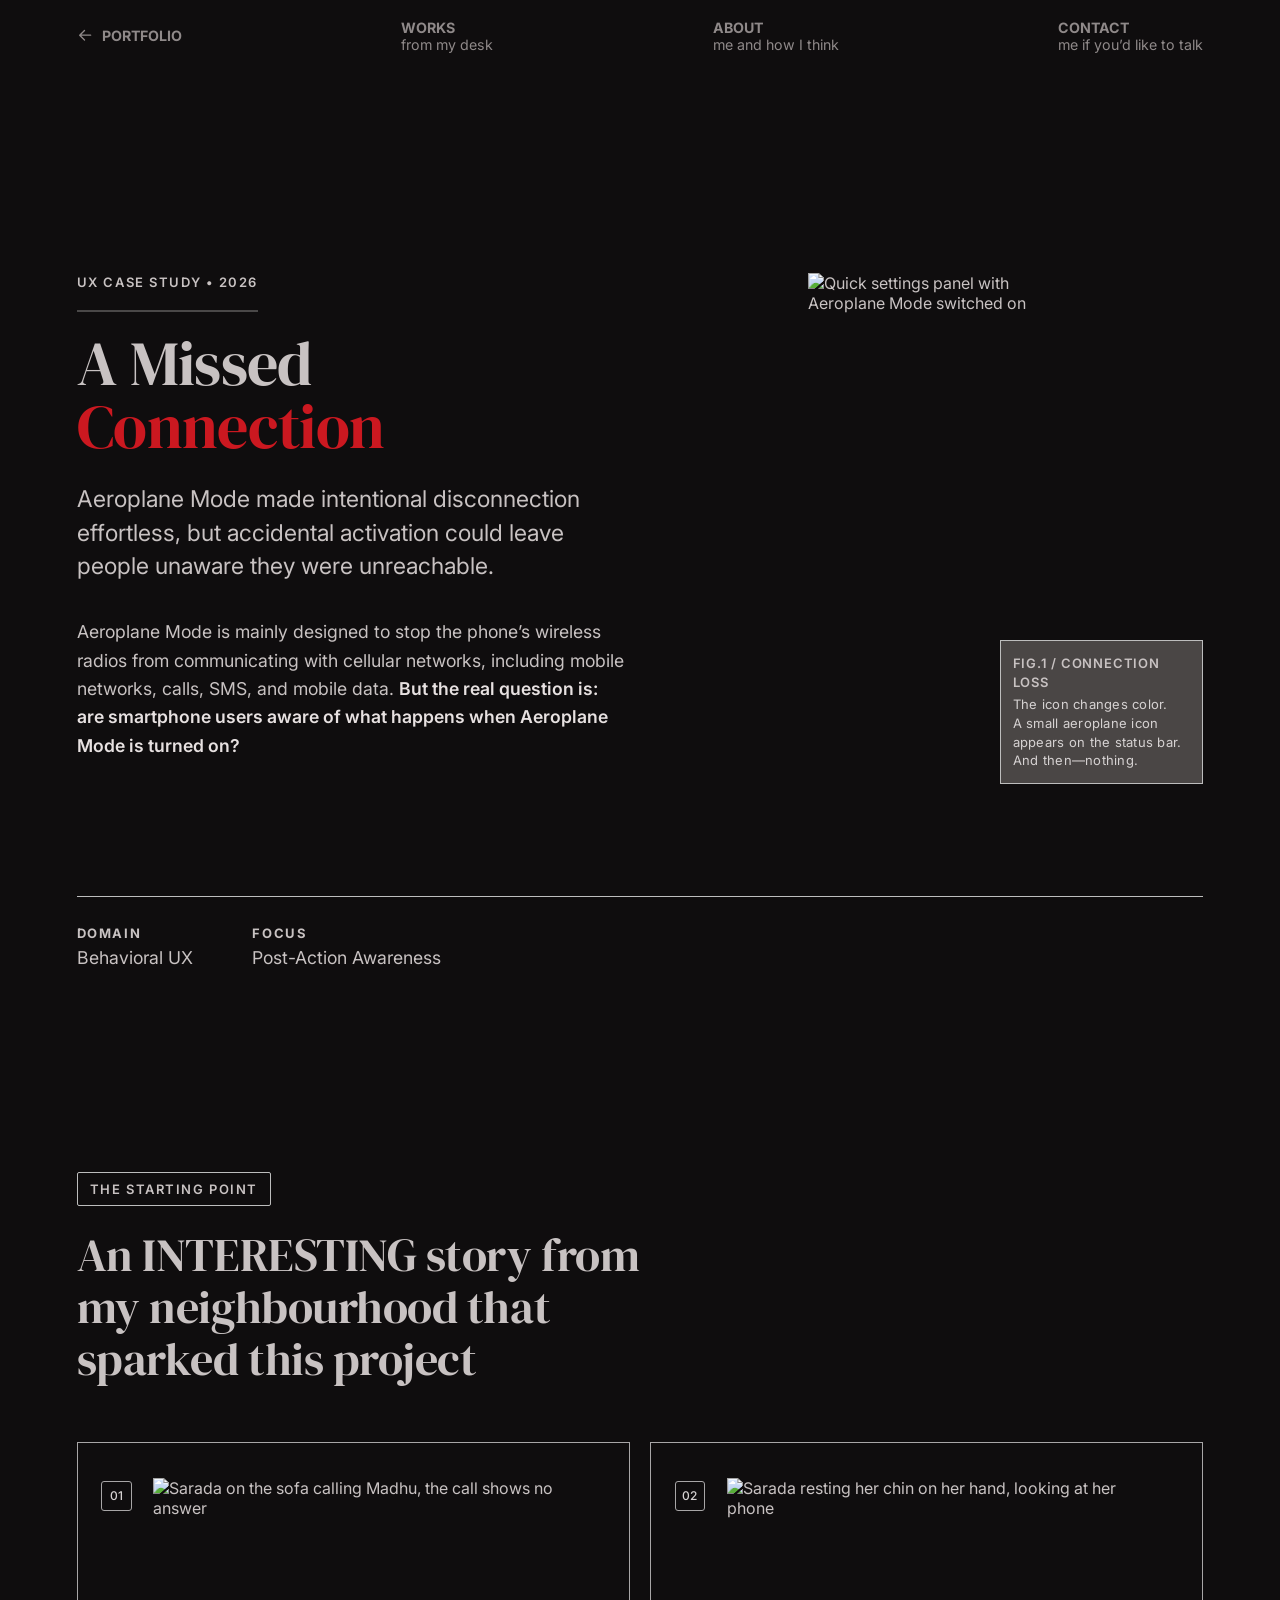
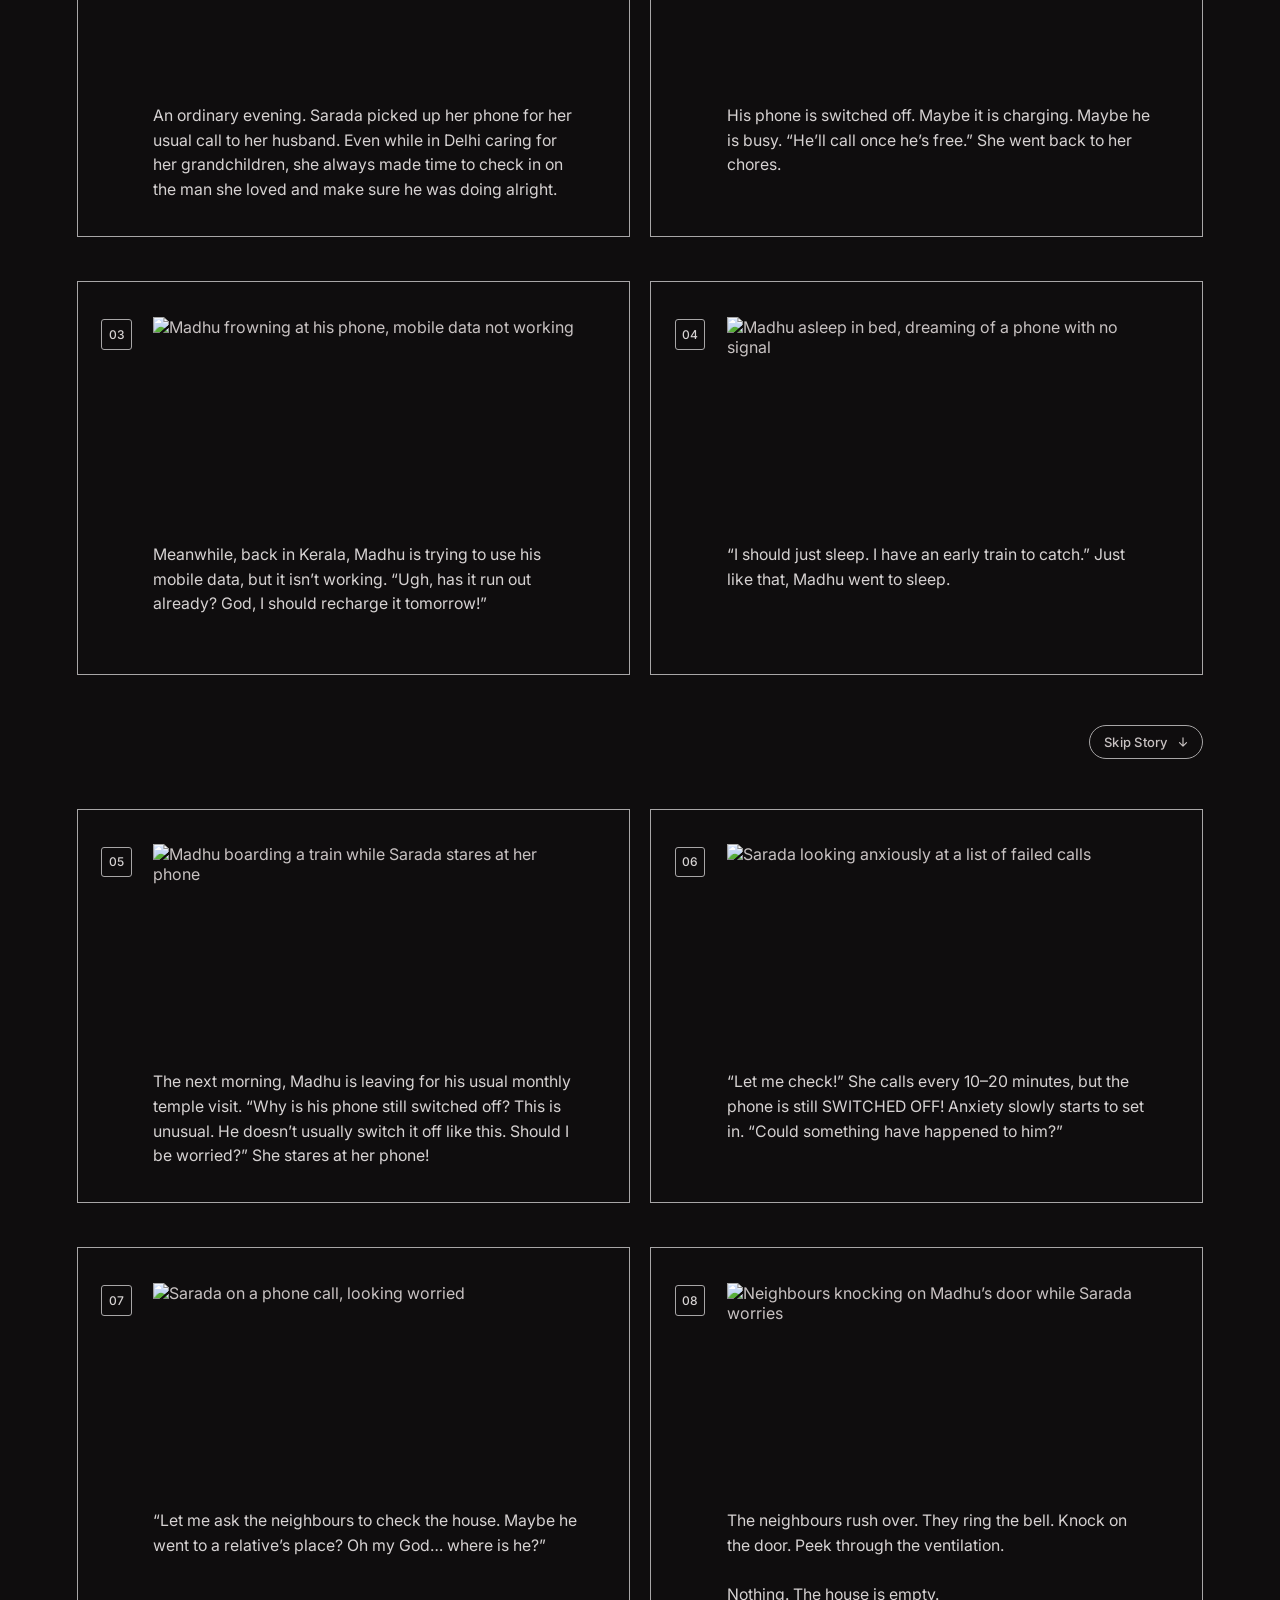
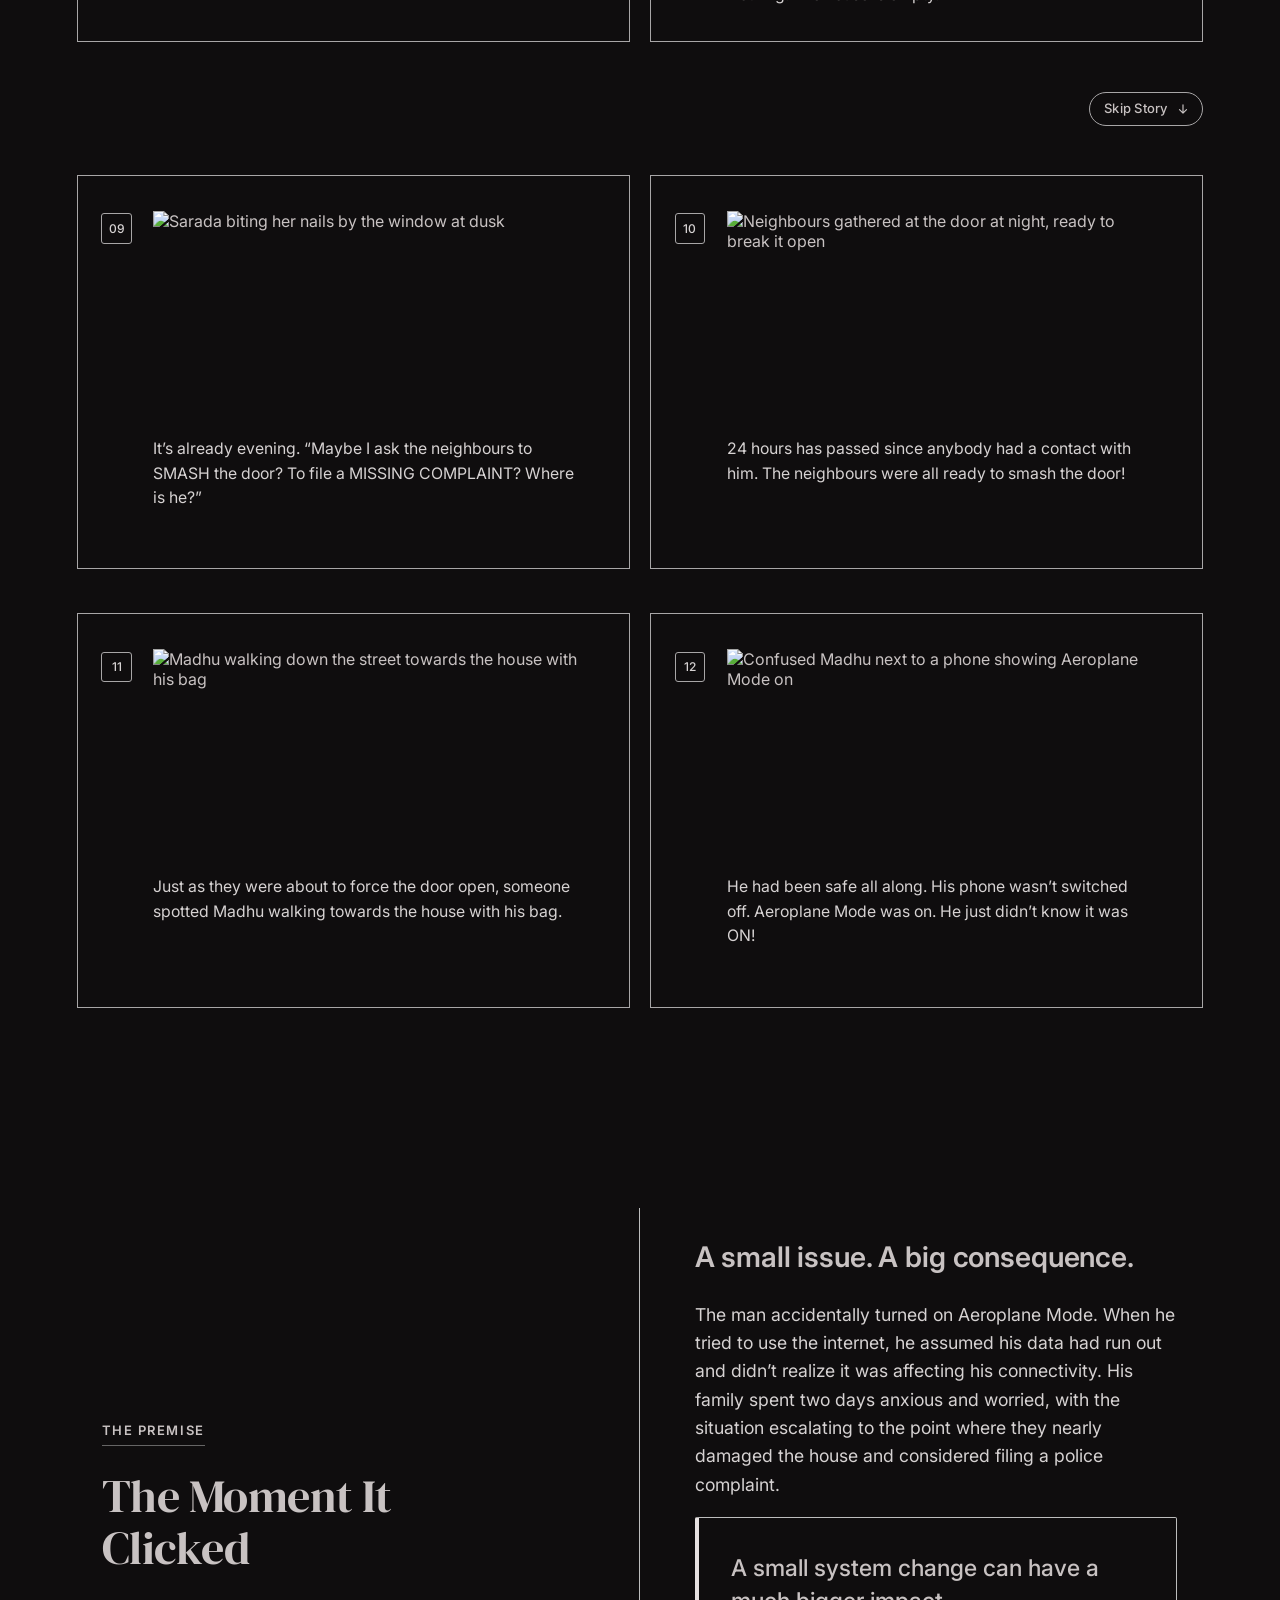
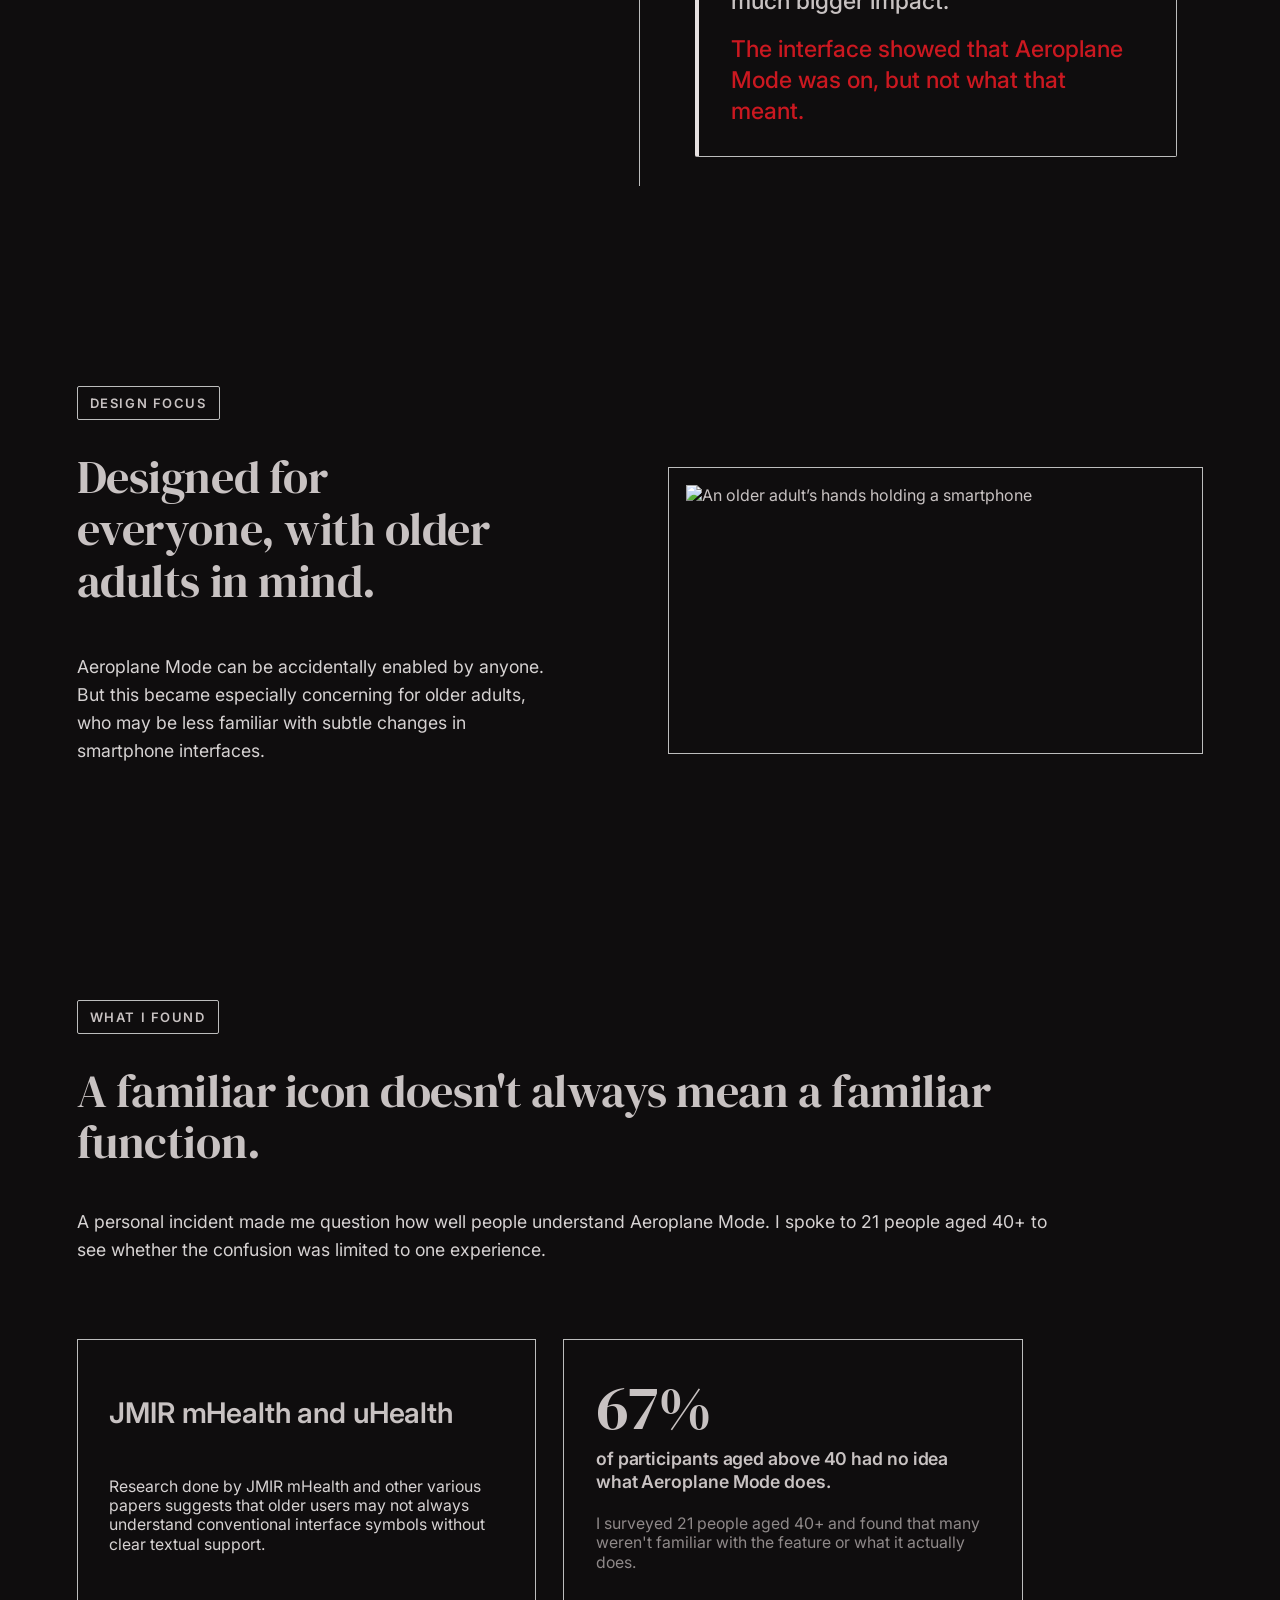
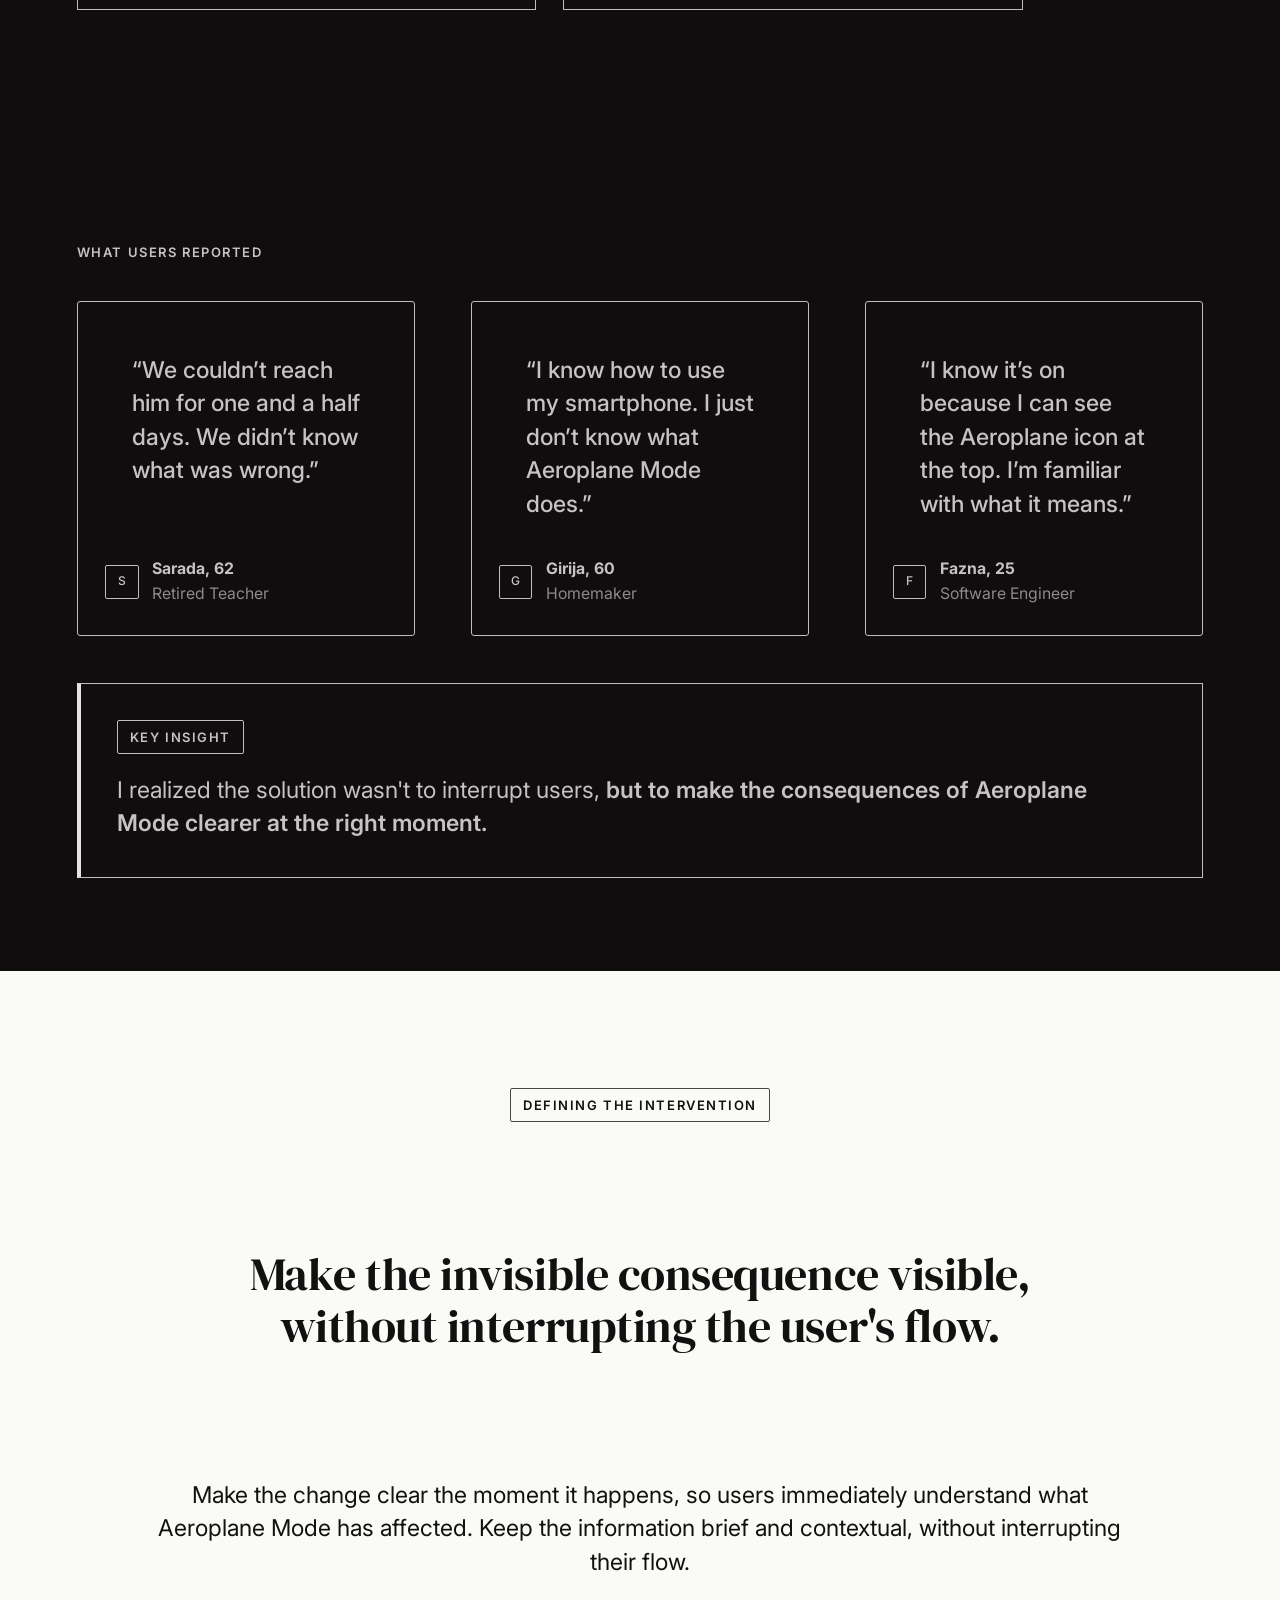
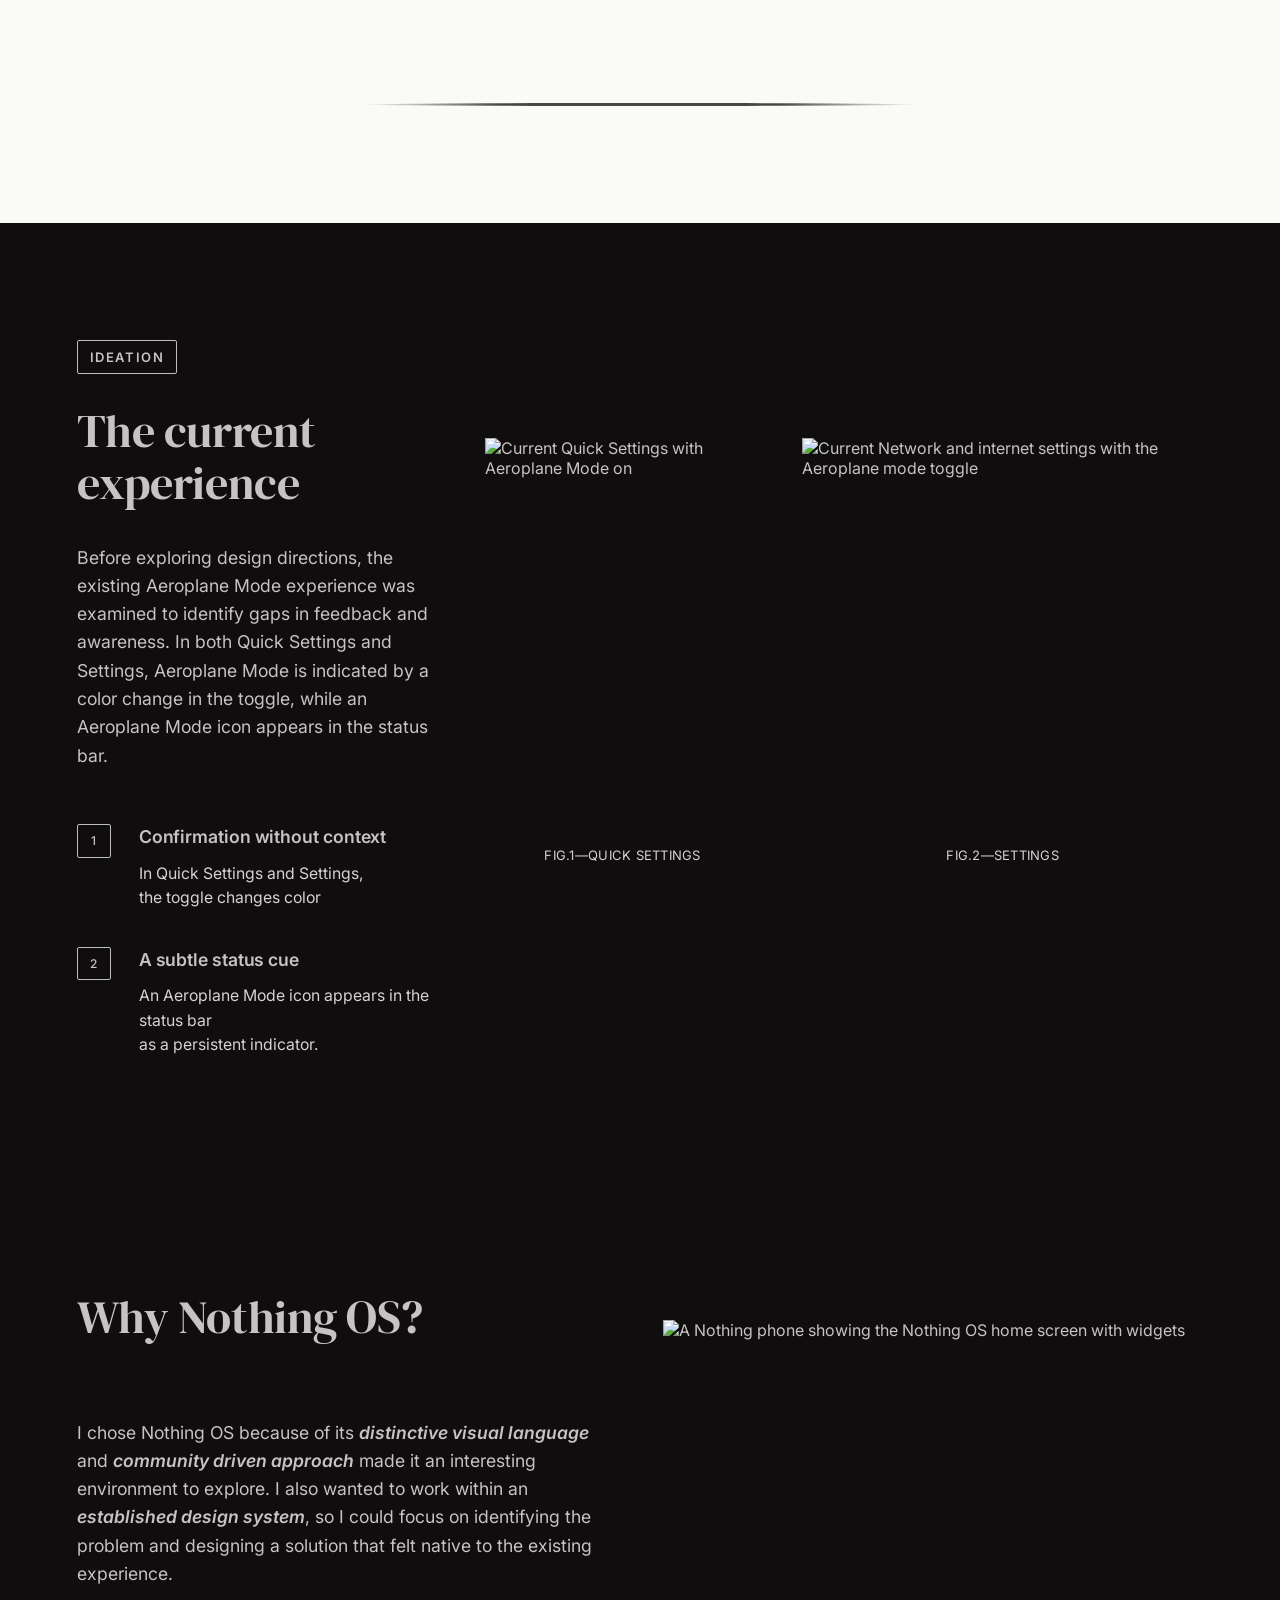
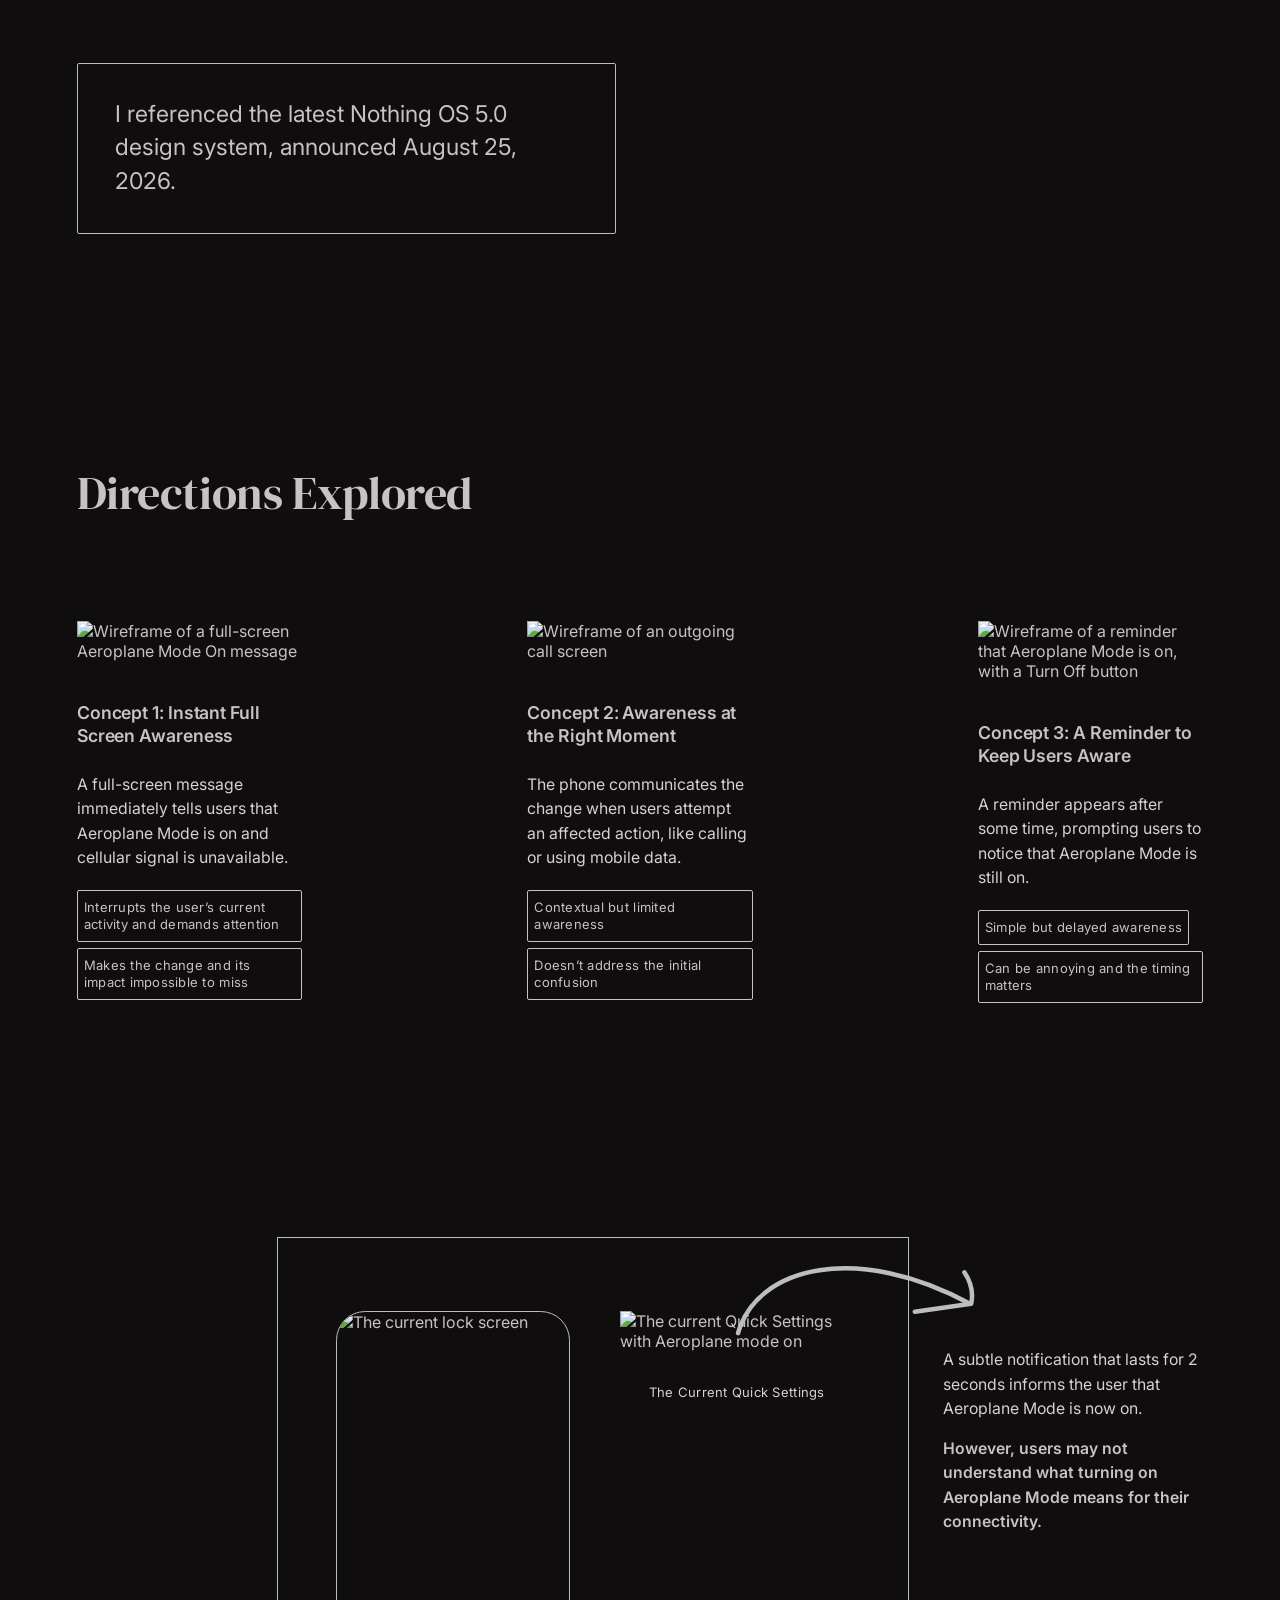
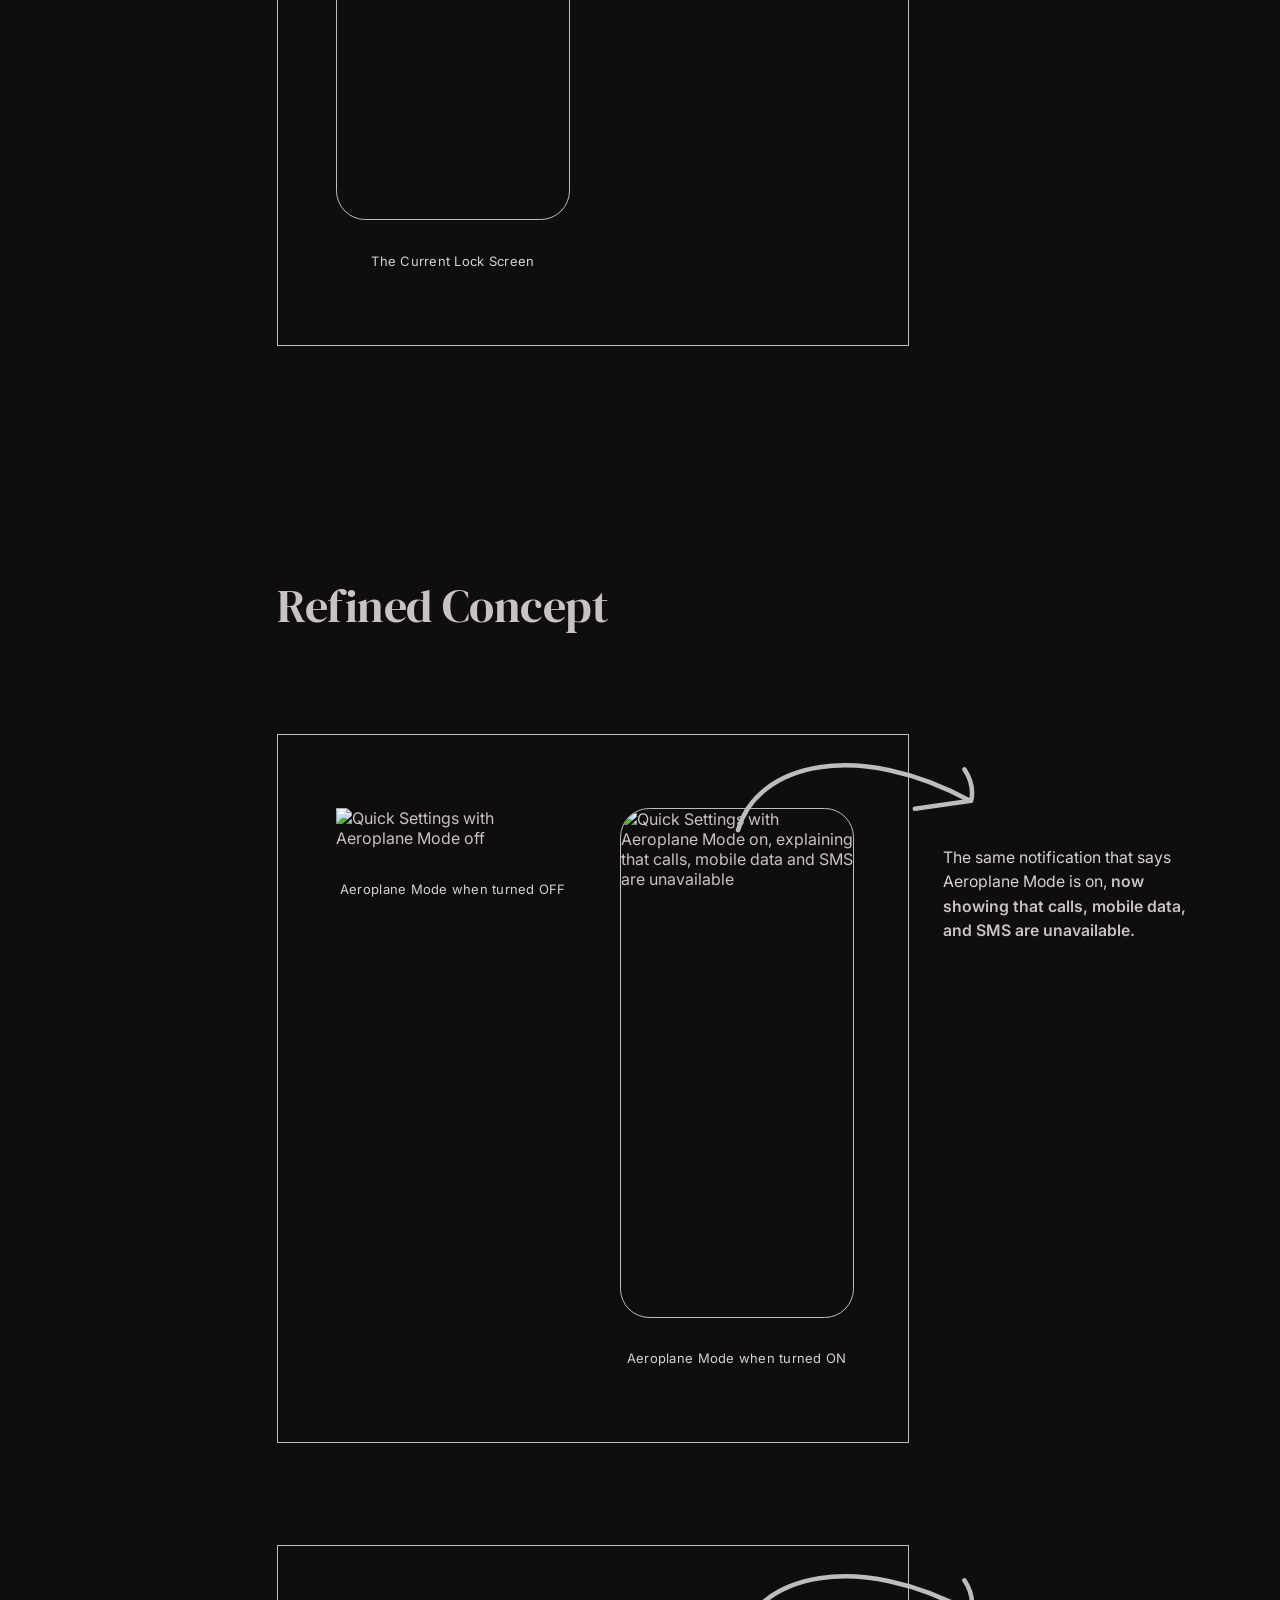
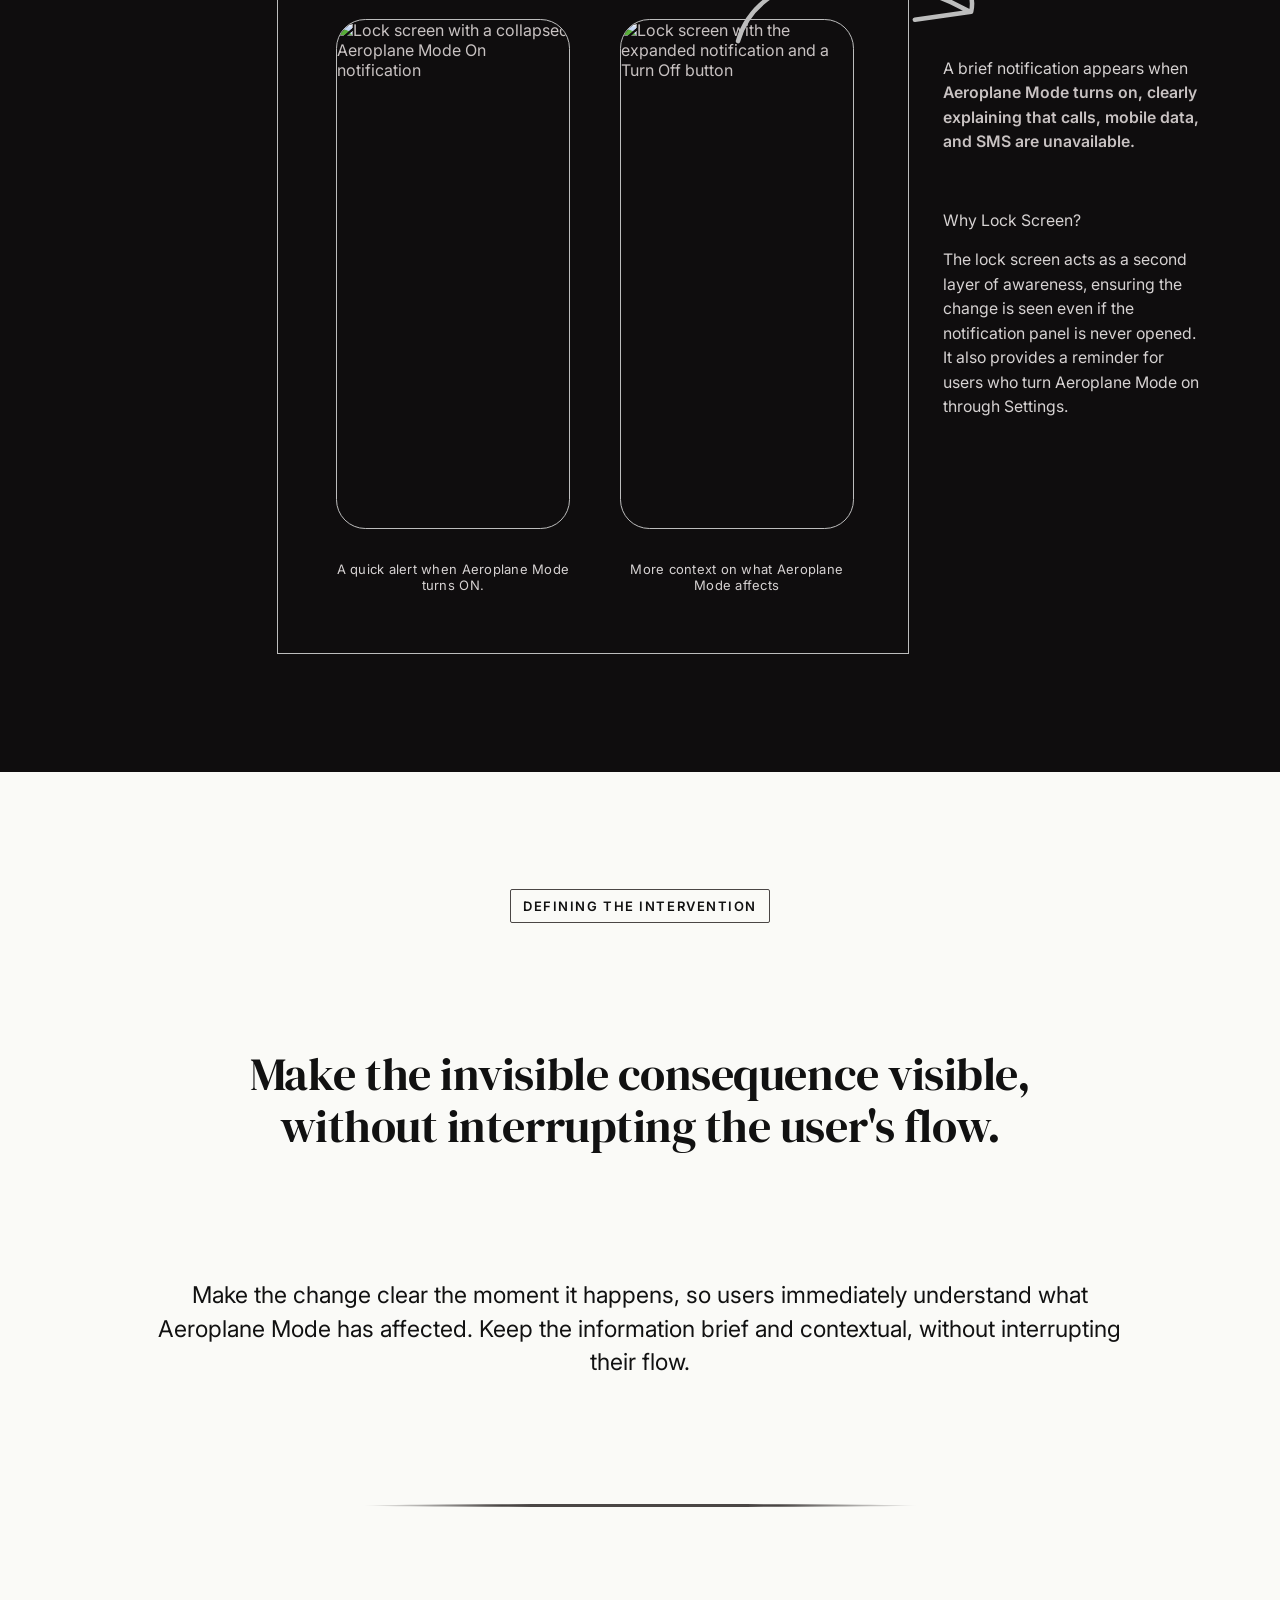
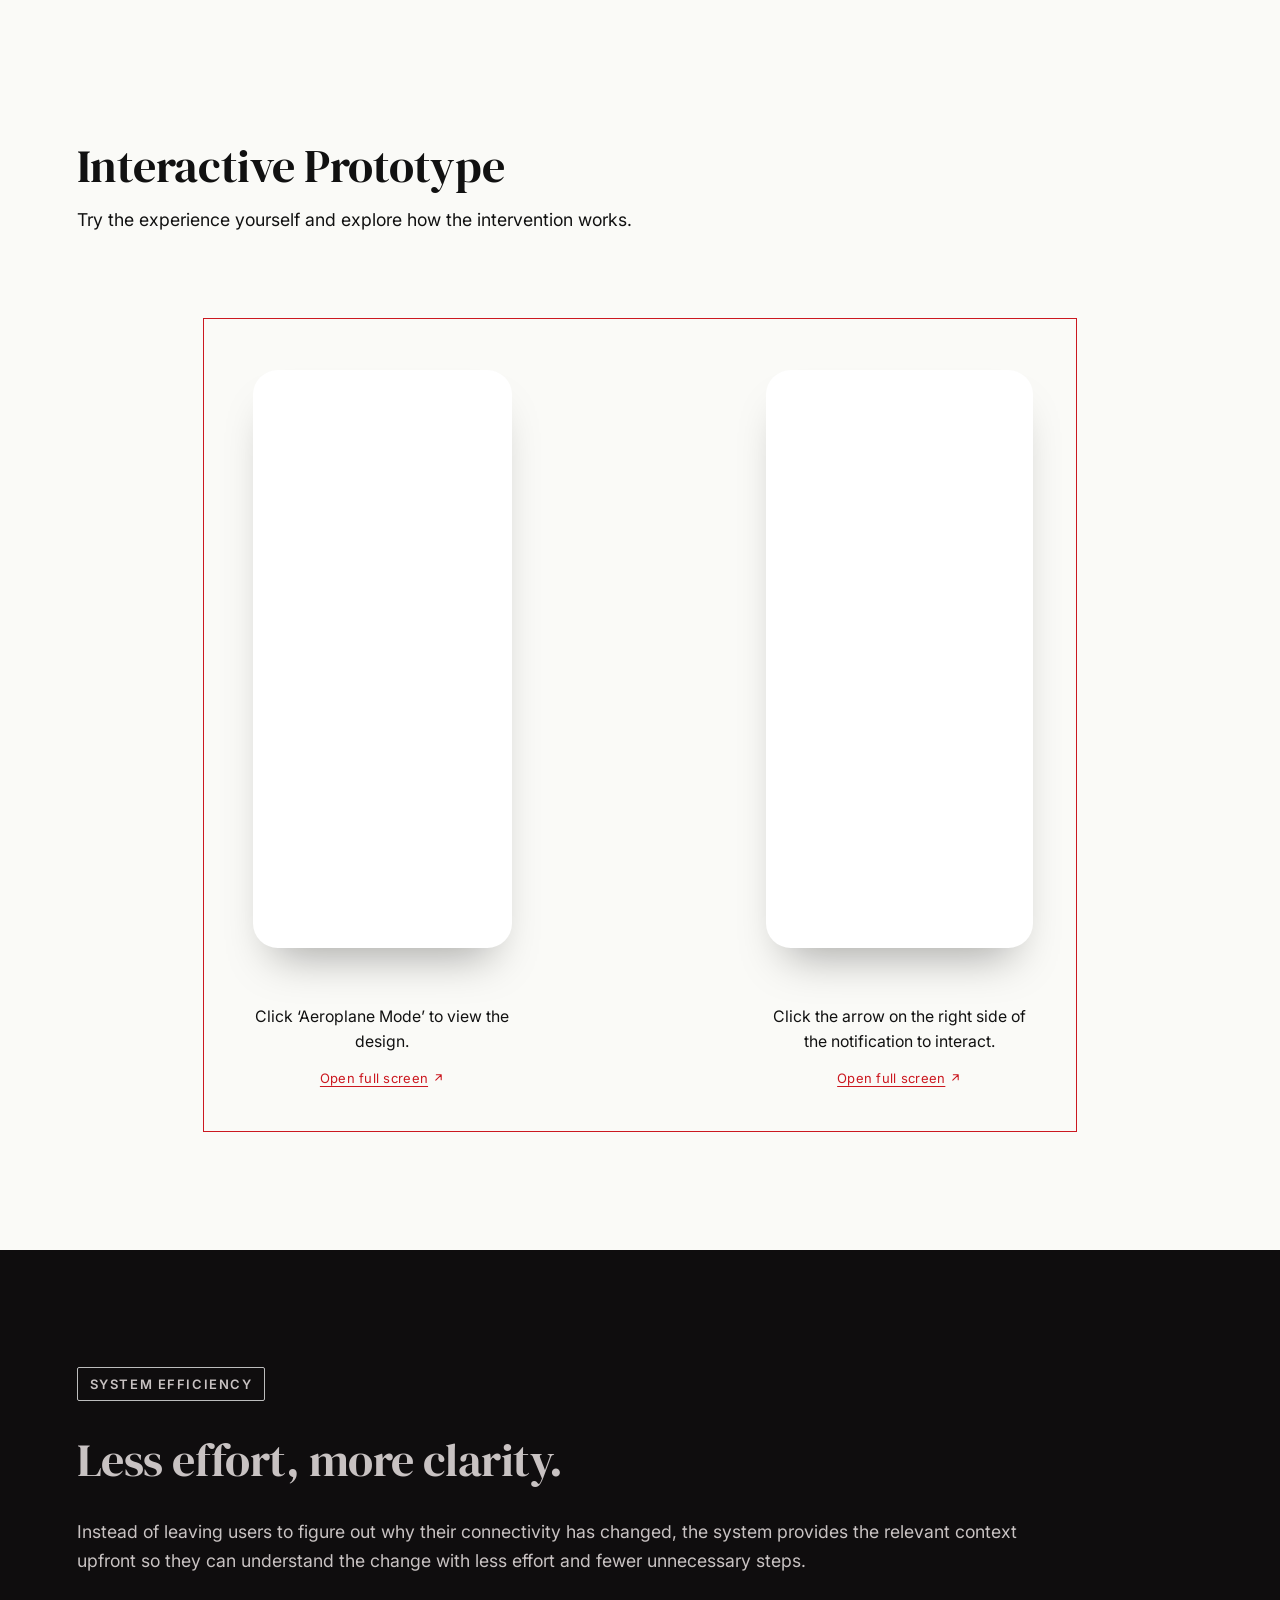
==== commit 6fb766c3: "Redesign System Efficiency as a numbered sequence Drop the black panel, the boxed steps and the arro" ====
--- a/missed-connection.html
+++ b/missed-connection.html
@@ -373,15 +373,31 @@
         <h2 class="light-title">Less effort, more clarity.</h2>
         <p class="efficiency-intro">Instead of leaving users to figure out why their connectivity has changed, the system provides the relevant context upfront so they can understand the change with less effort and fewer unnecessary steps.</p>
         <ol class="flow">
-          <li class="flow-step"><span><b>Immediate feedback</b> — users know Aeroplane Mode has turned on without having to figure it out themselves.</span></li>
-          <li class="flow-arrow" aria-hidden="true"><svg viewBox="0 0 24 24"><path d="M12 4v16M5 13l7 7 7-7" /></svg></li>
-          <li class="flow-step"><span><b>Less troubleshooting</b> — they understand why calls, mobile data, and SMS aren't working.</span></li>
-          <li class="flow-arrow" aria-hidden="true"><svg viewBox="0 0 24 24"><path d="M12 4v16M5 13l7 7 7-7" /></svg></li>
-          <li class="flow-step"><span><b>Fewer unnecessary steps</b> — the system surfaces the information instead of making users dig through Settings</span></li>
-          <li class="flow-arrow" aria-hidden="true"><svg viewBox="0 0 24 24"><path d="M12 4v16M5 13l7 7 7-7" /></svg></li>
-          <li class="flow-step"><span><b>Context at the right moment</b> — the explanation appears when the state changes, when it's most relevant..</span></li>
-          <li class="flow-arrow" aria-hidden="true"><svg viewBox="0 0 24 24"><path d="M12 4v16M5 13l7 7 7-7" /></svg></li>
-          <li class="flow-step"><span><b>Secondary confirmation</b> — the lock screen notification gives users another chance to catch the change if they missed it</span></li>
+          <li class="flow-step">
+            <span class="flow-num">01</span>
+            <h3 class="flow-title">Immediate feedback</h3>
+            <p class="flow-desc">Users know Aeroplane Mode has turned on without having to figure it out themselves.</p>
+          </li>
+          <li class="flow-step">
+            <span class="flow-num">02</span>
+            <h3 class="flow-title">Less troubleshooting</h3>
+            <p class="flow-desc">They understand why calls, mobile data, and SMS aren’t working.</p>
+          </li>
+          <li class="flow-step">
+            <span class="flow-num">03</span>
+            <h3 class="flow-title">Fewer unnecessary steps</h3>
+            <p class="flow-desc">The system surfaces the information instead of making users dig through Settings.</p>
+          </li>
+          <li class="flow-step">
+            <span class="flow-num">04</span>
+            <h3 class="flow-title">Context at the right moment</h3>
+            <p class="flow-desc">The explanation appears when the state changes, when it’s most relevant.</p>
+          </li>
+          <li class="flow-step">
+            <span class="flow-num">05</span>
+            <h3 class="flow-title">Secondary confirmation</h3>
+            <p class="flow-desc">The lock screen notification gives users another chance to catch the change if they missed it.</p>
+          </li>
         </ol>
       </div>
     </section>
--- a/case-study.css
+++ b/case-study.css
@@ -1673,3 +1673,65 @@
    the bright tone, the sentence before it stays in the default text. */
 .cs-intro { color: var(--c-text); }
 .cs-intro b { color: var(--c-bright); }
+
+/* System efficiency: the five gains read as a numbered sequence on the
+   page background, each with a title and one line of explanation. */
+.efficiency-panel { padding-bottom: 0; background: none; }
+
+.efficiency .light-title { letter-spacing: -0.01em; }
+
+.flow {
+  max-width: var(--measure);
+  margin: 56px 0 0;
+  padding: 0;
+  list-style: none;
+  border-bottom: 1px solid rgba(200, 194, 194, 0.18);
+}
+
+.flow-step {
+  display: grid;
+  grid-template-columns: 56px minmax(0, 300px) minmax(0, 1fr);
+  column-gap: 32px;
+  align-items: baseline;
+  min-height: 0;
+  padding: 28px 0;
+  border: 0;
+  border-top: 1px solid rgba(200, 194, 194, 0.18);
+  background: none;
+  letter-spacing: 0;
+}
+
+.flow-num {
+  color: var(--c-red);
+  font-size: var(--fs-label);
+  font-weight: 600;
+  letter-spacing: var(--tracking-label);
+  font-variant-numeric: tabular-nums;
+}
+
+.flow-title {
+  margin: 0;
+  color: var(--c-bright);
+  font-family: var(--sans);
+  font-size: var(--fs-lead);
+  font-weight: 500;
+  line-height: 1.3;
+}
+
+.flow-desc {
+  margin: 0;
+  color: var(--c-body);
+  font-size: var(--fs-body);
+  line-height: var(--lh-body);
+}
+
+@media (max-width: 720px) {
+  .flow { margin-top: 40px; }
+  .flow-step {
+    grid-template-columns: 40px minmax(0, 1fr);
+    column-gap: 16px;
+    row-gap: 8px;
+    padding: 24px 0;
+  }
+  .flow-desc { grid-column: 2; }
+}
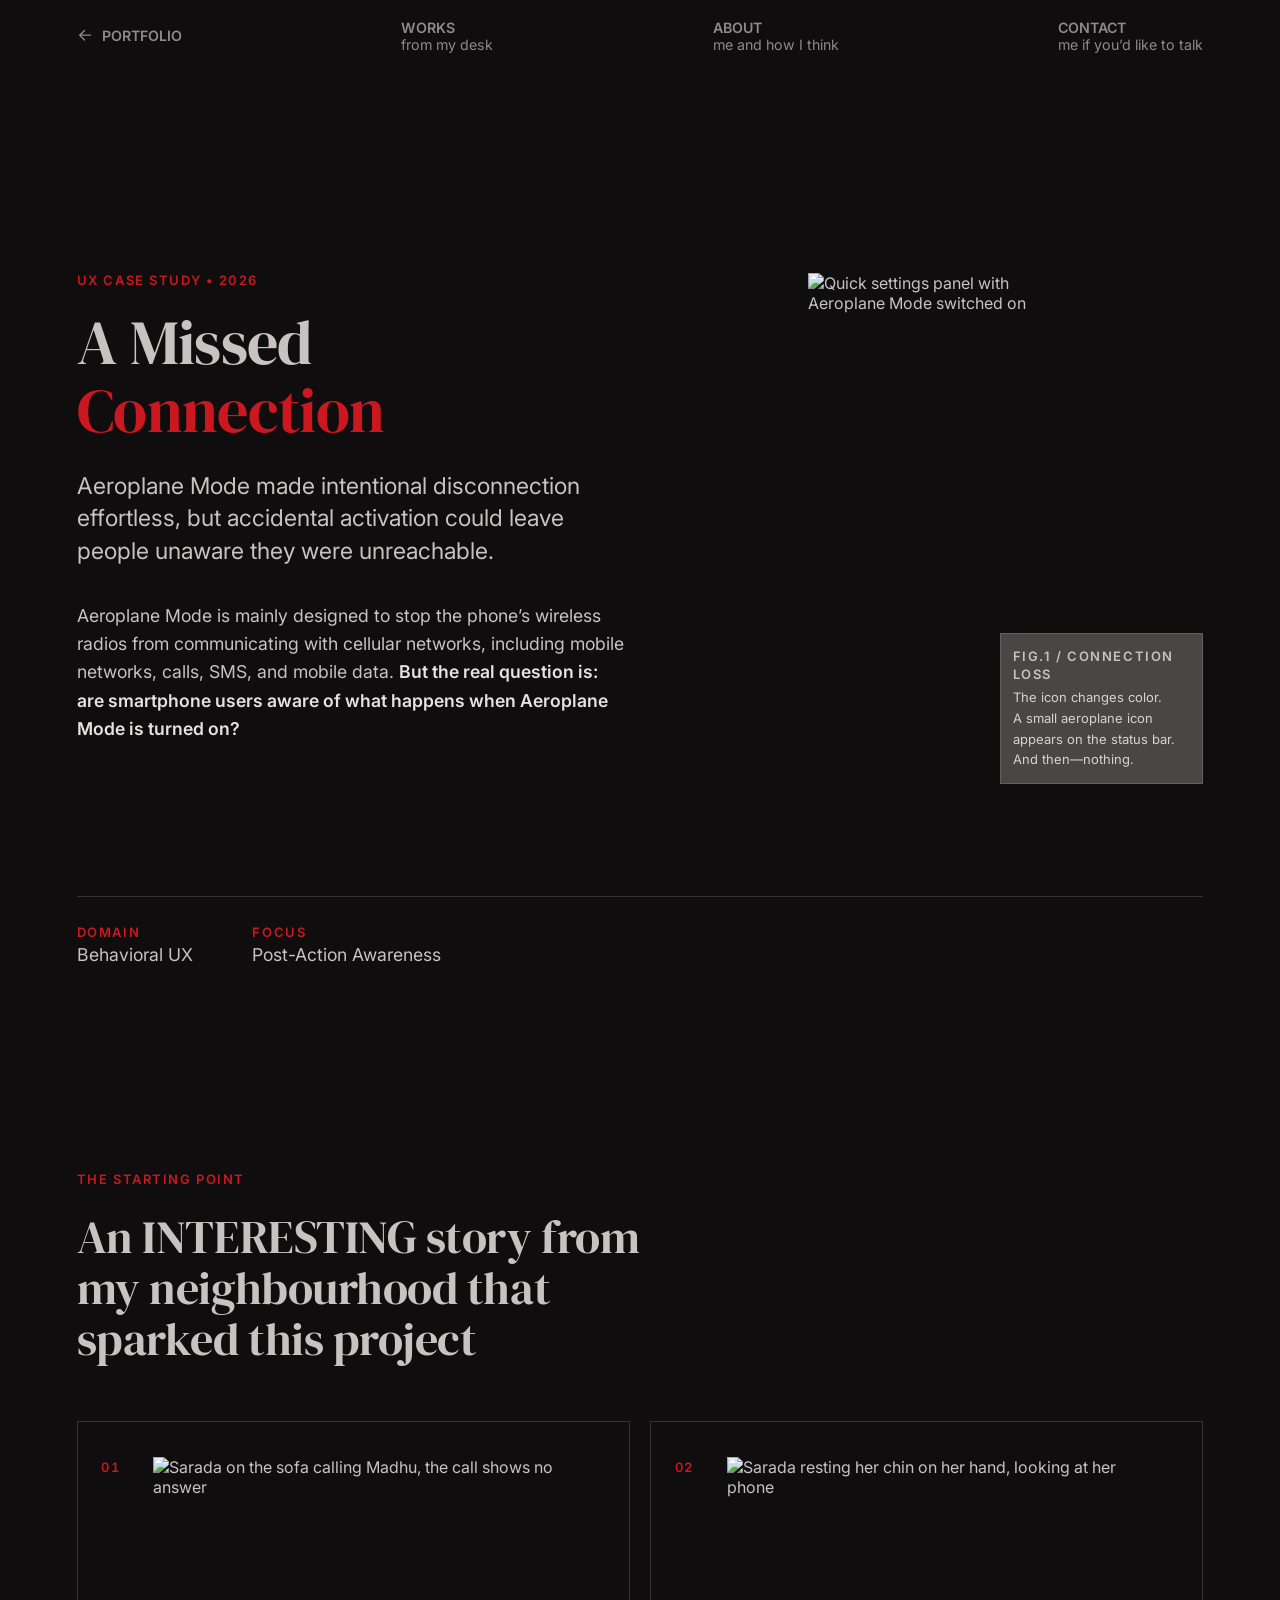
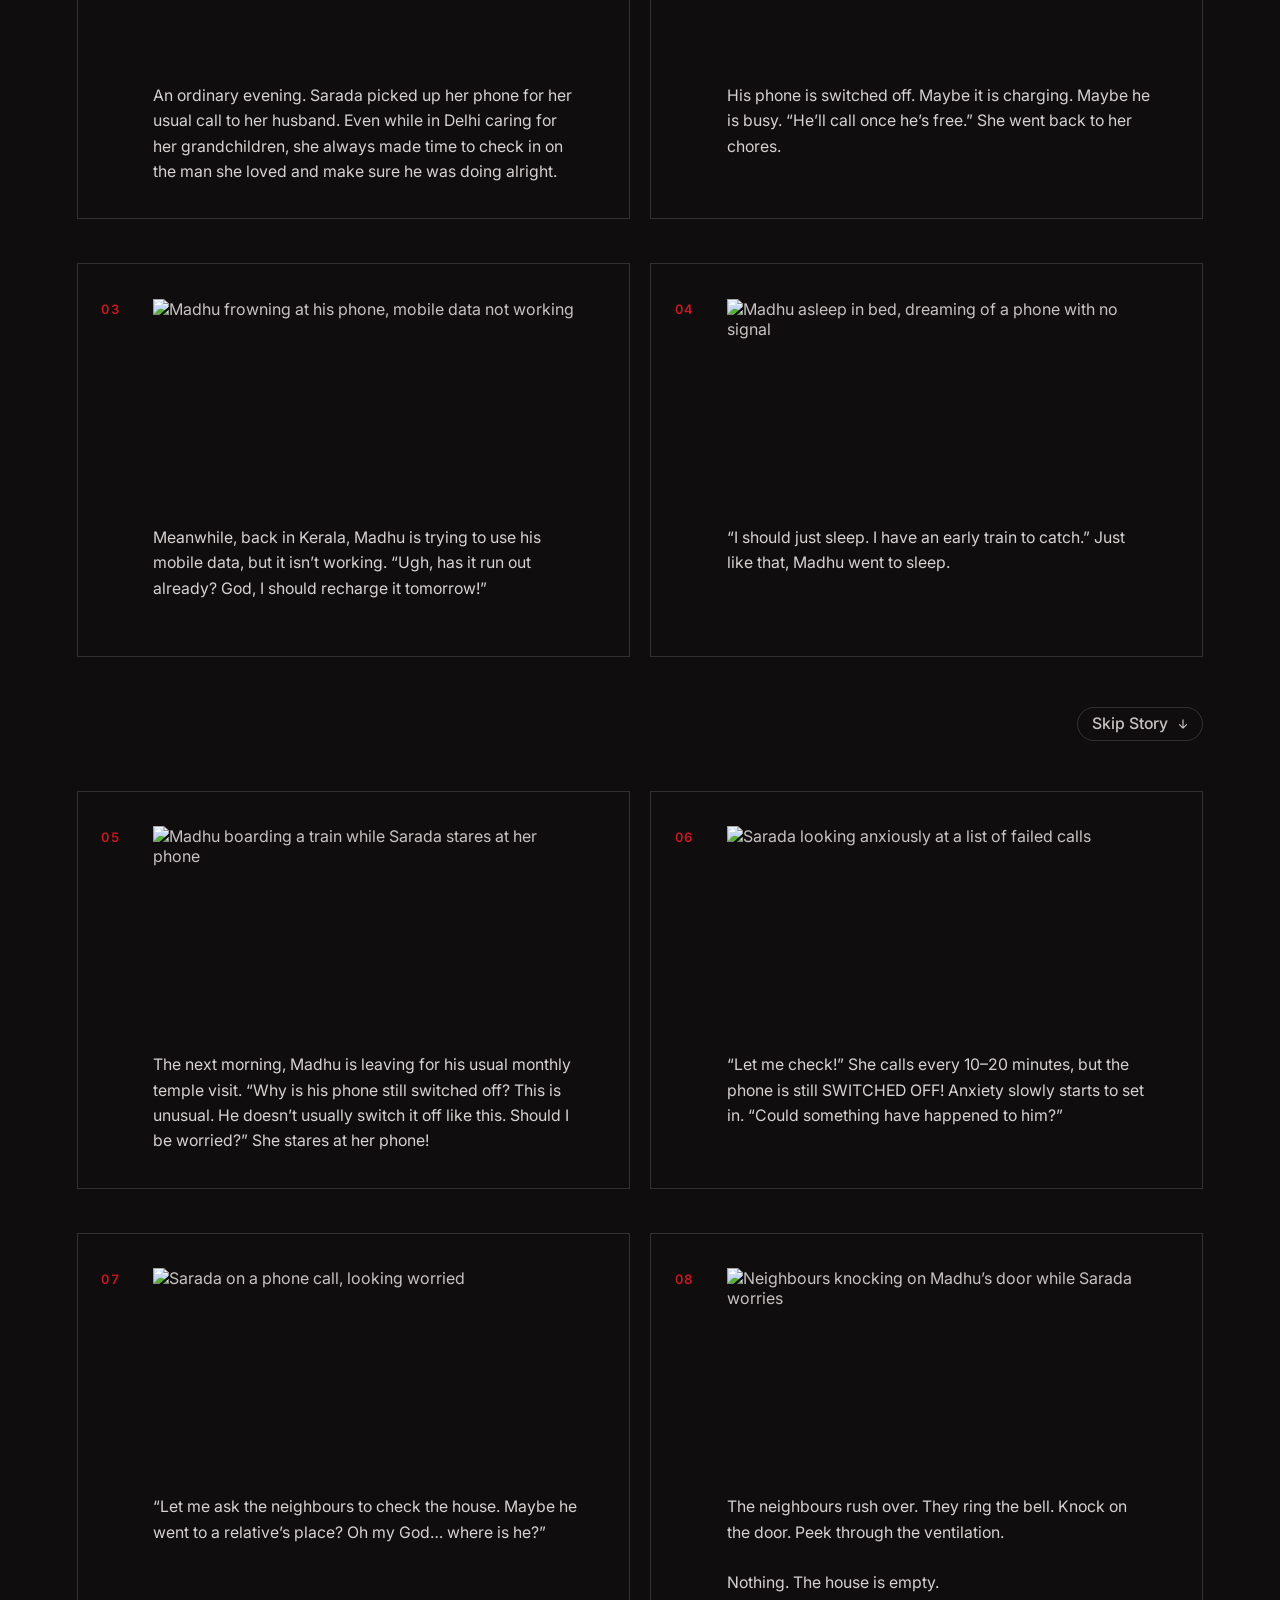
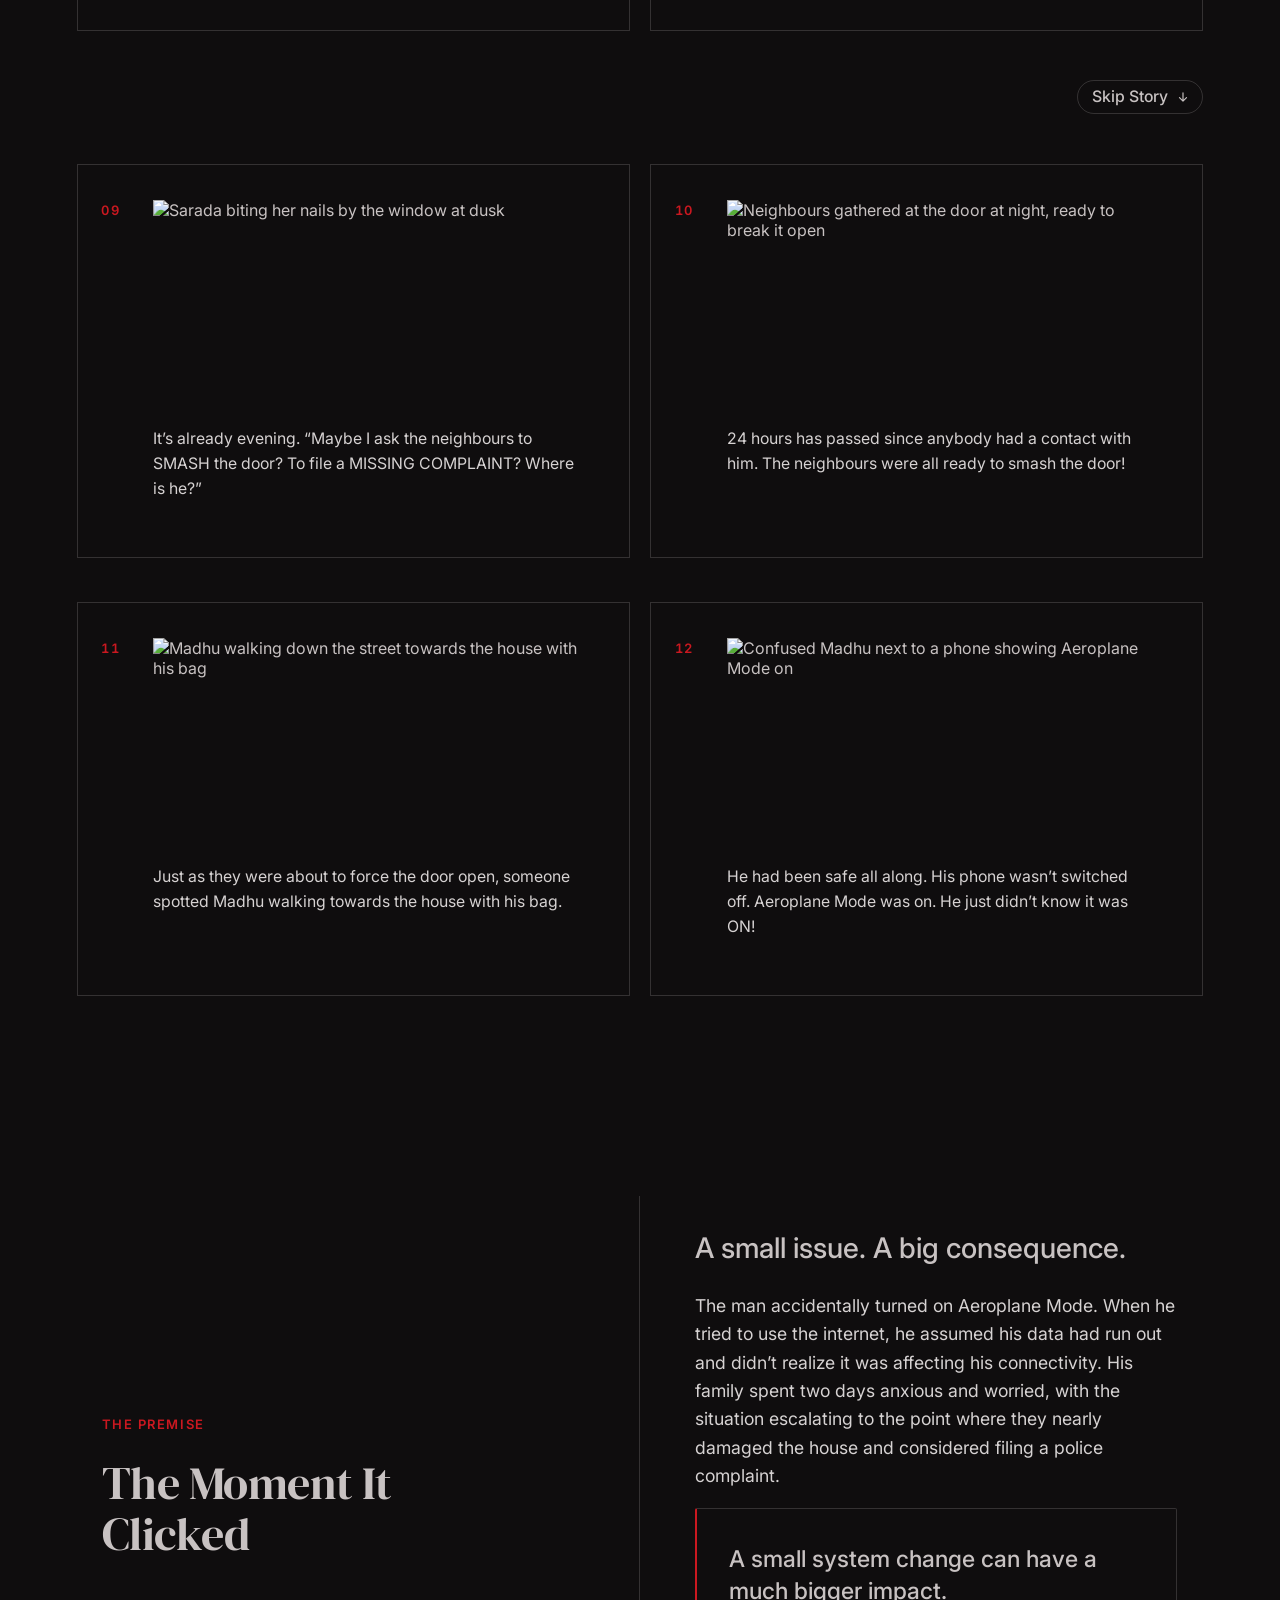
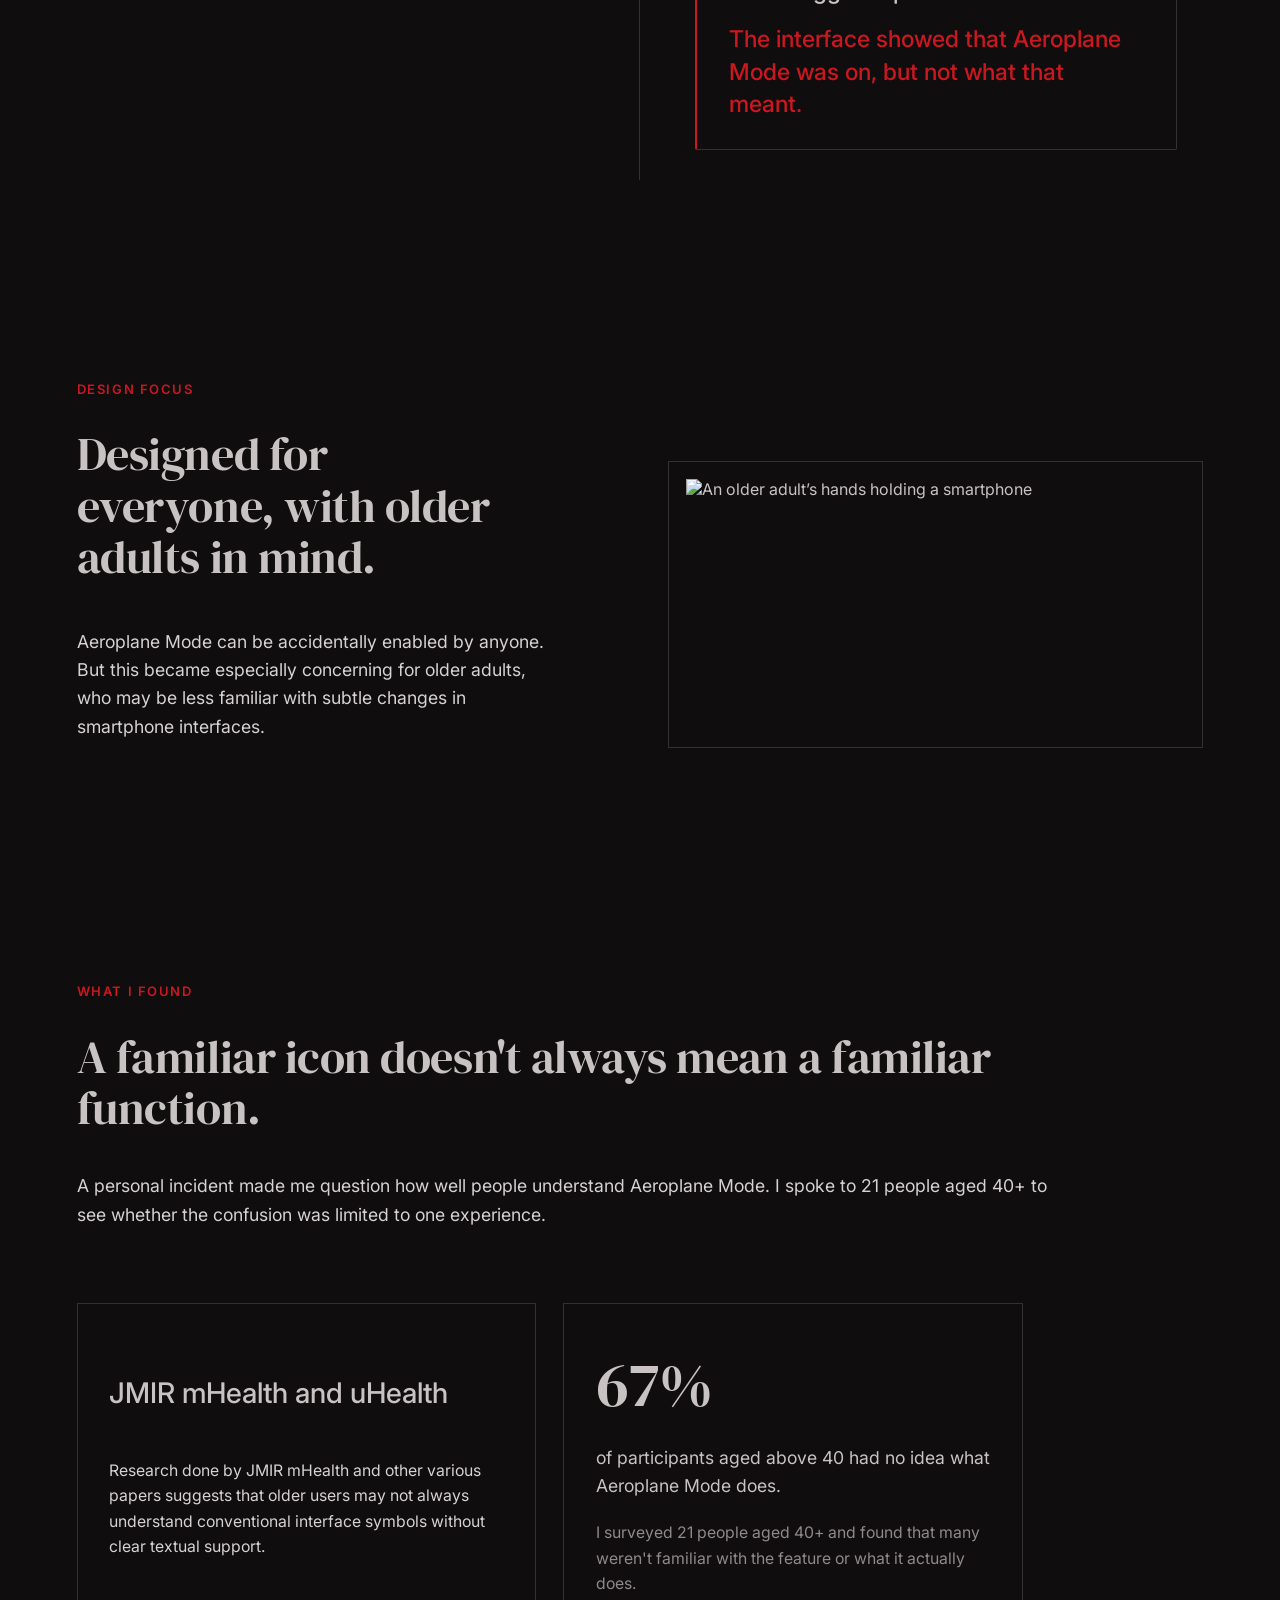
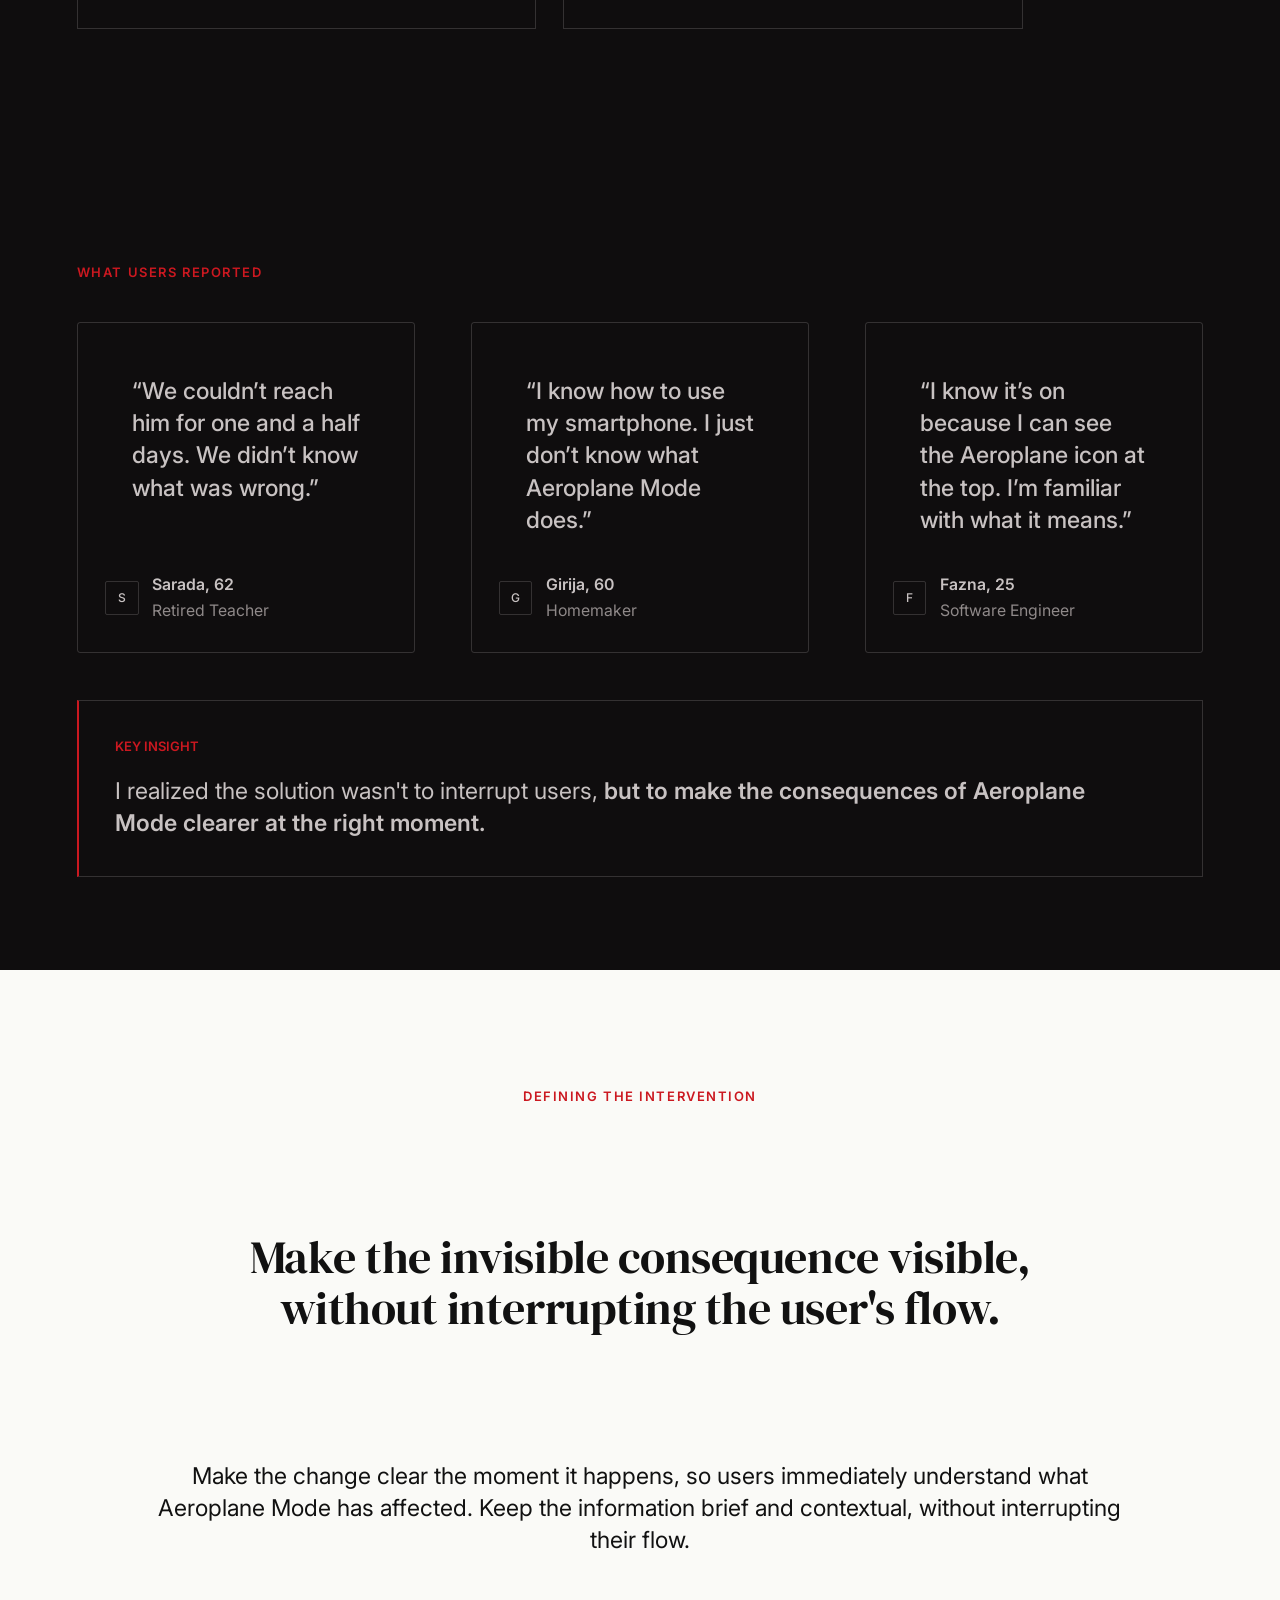
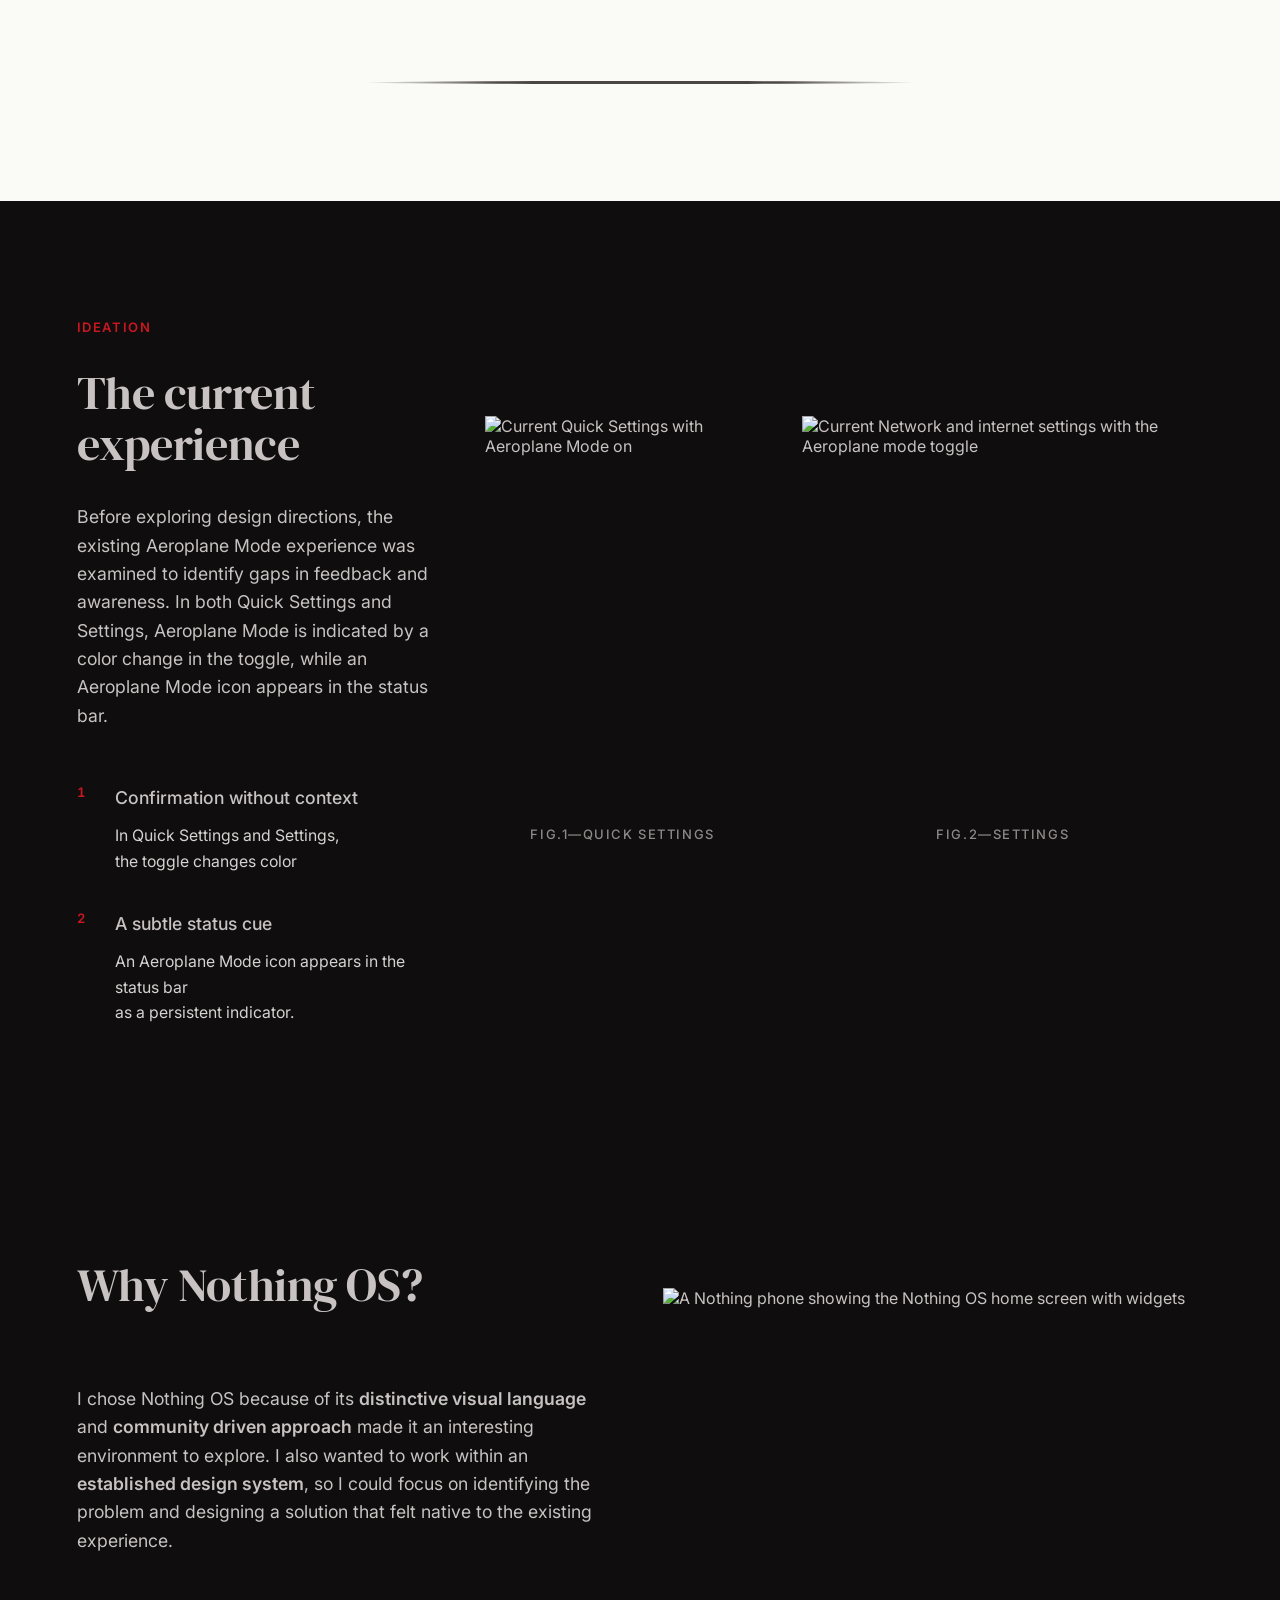
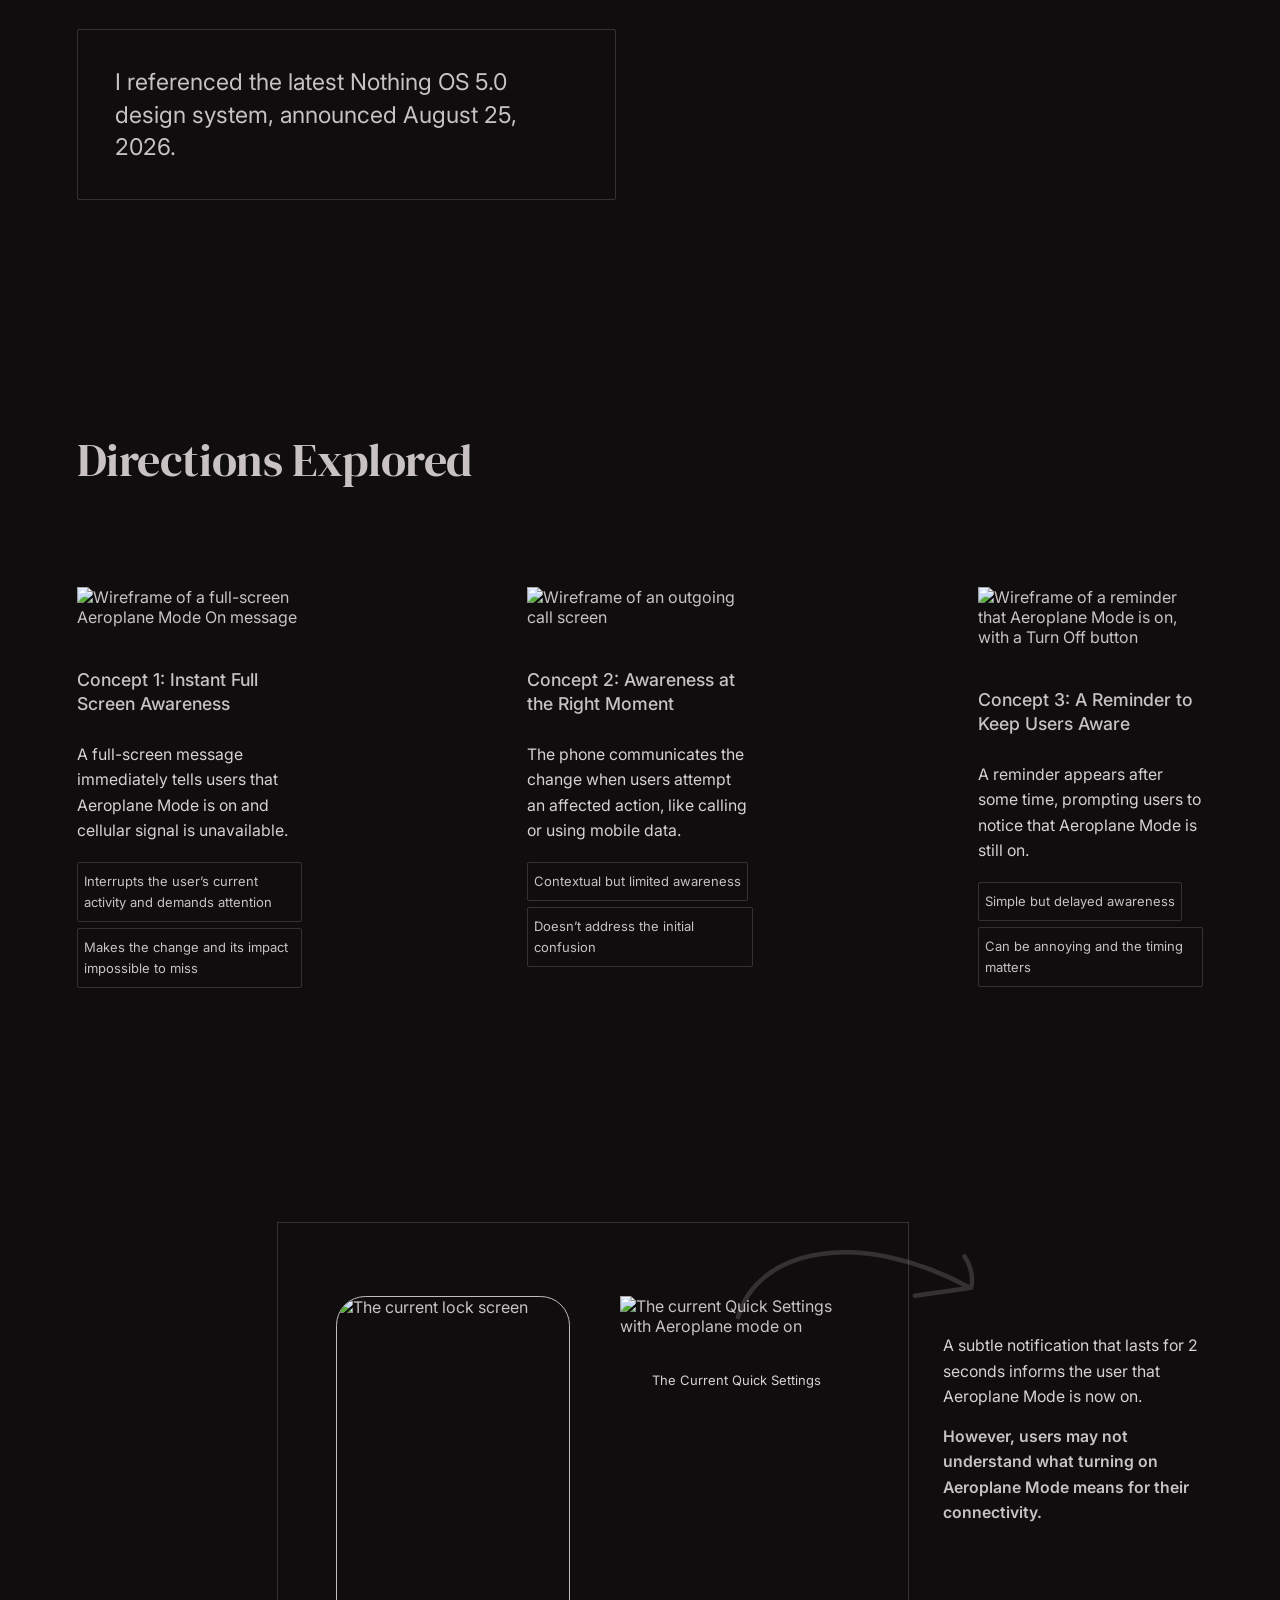
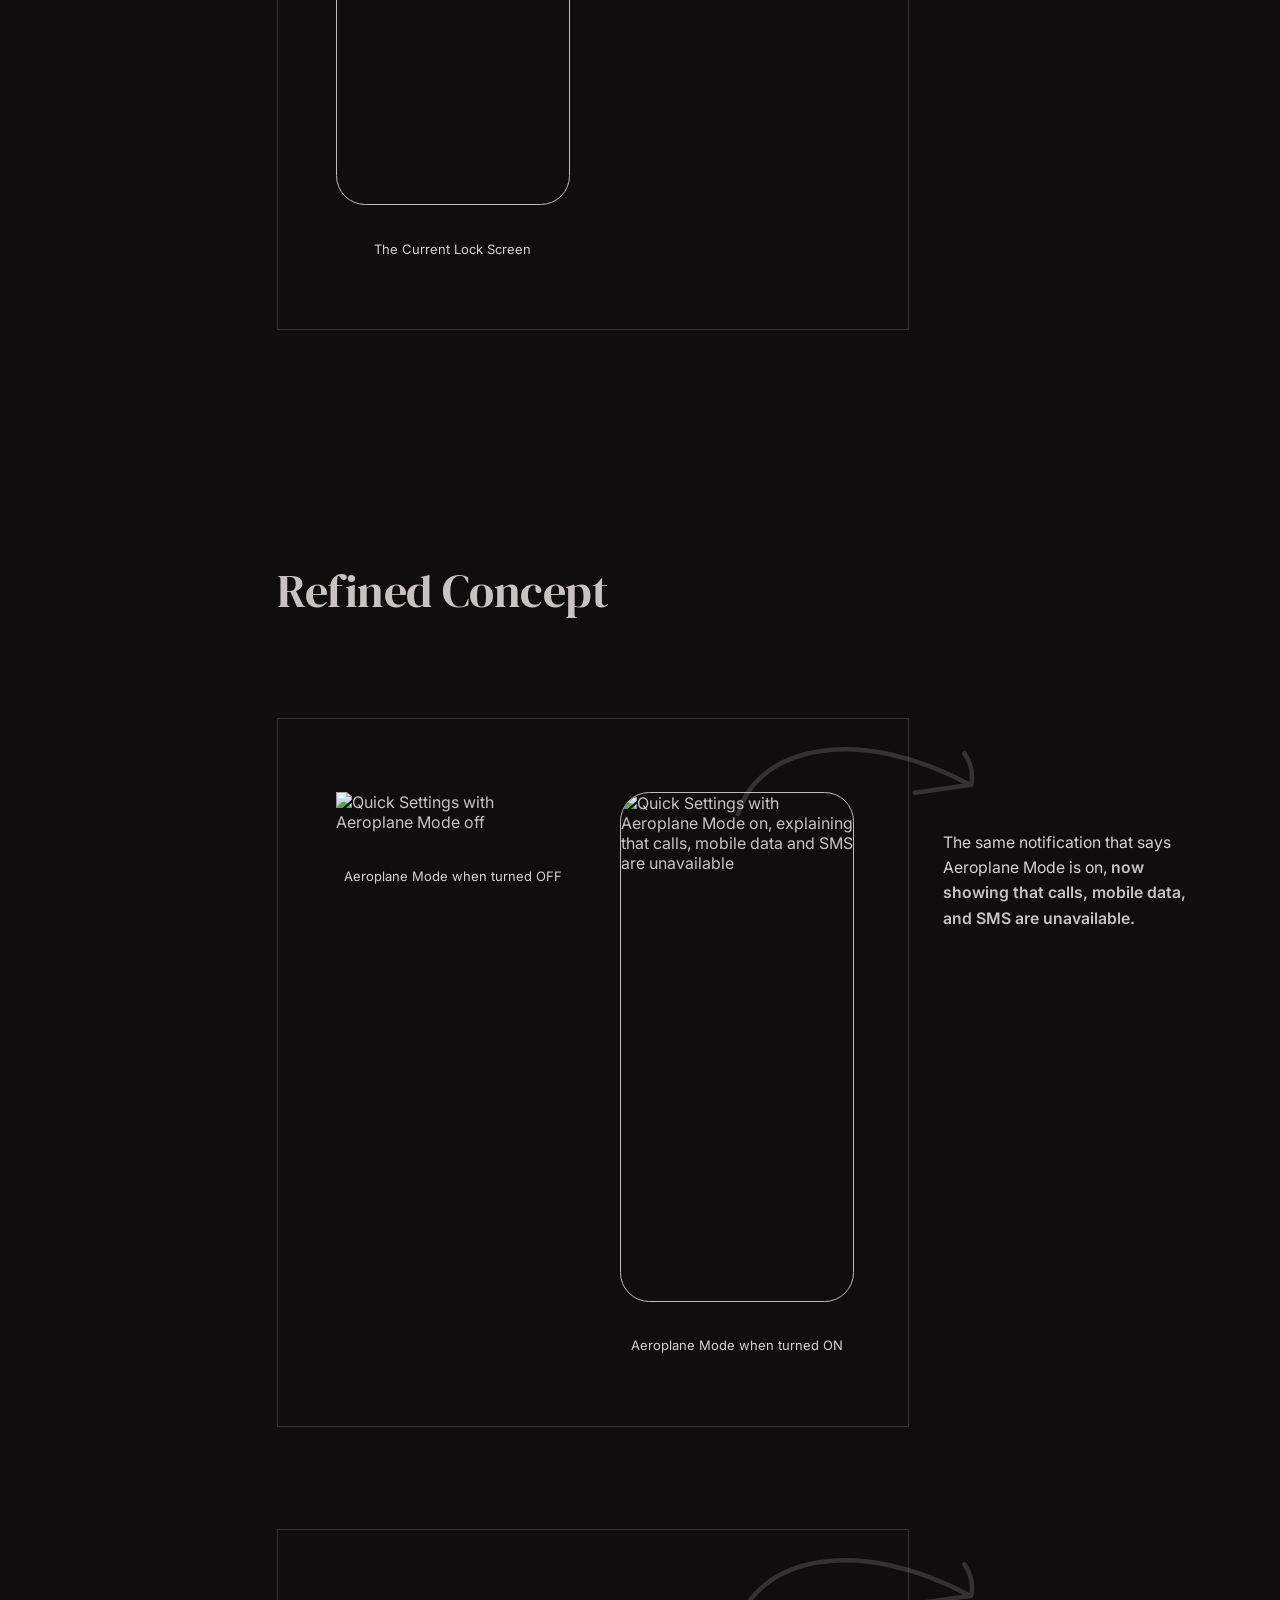
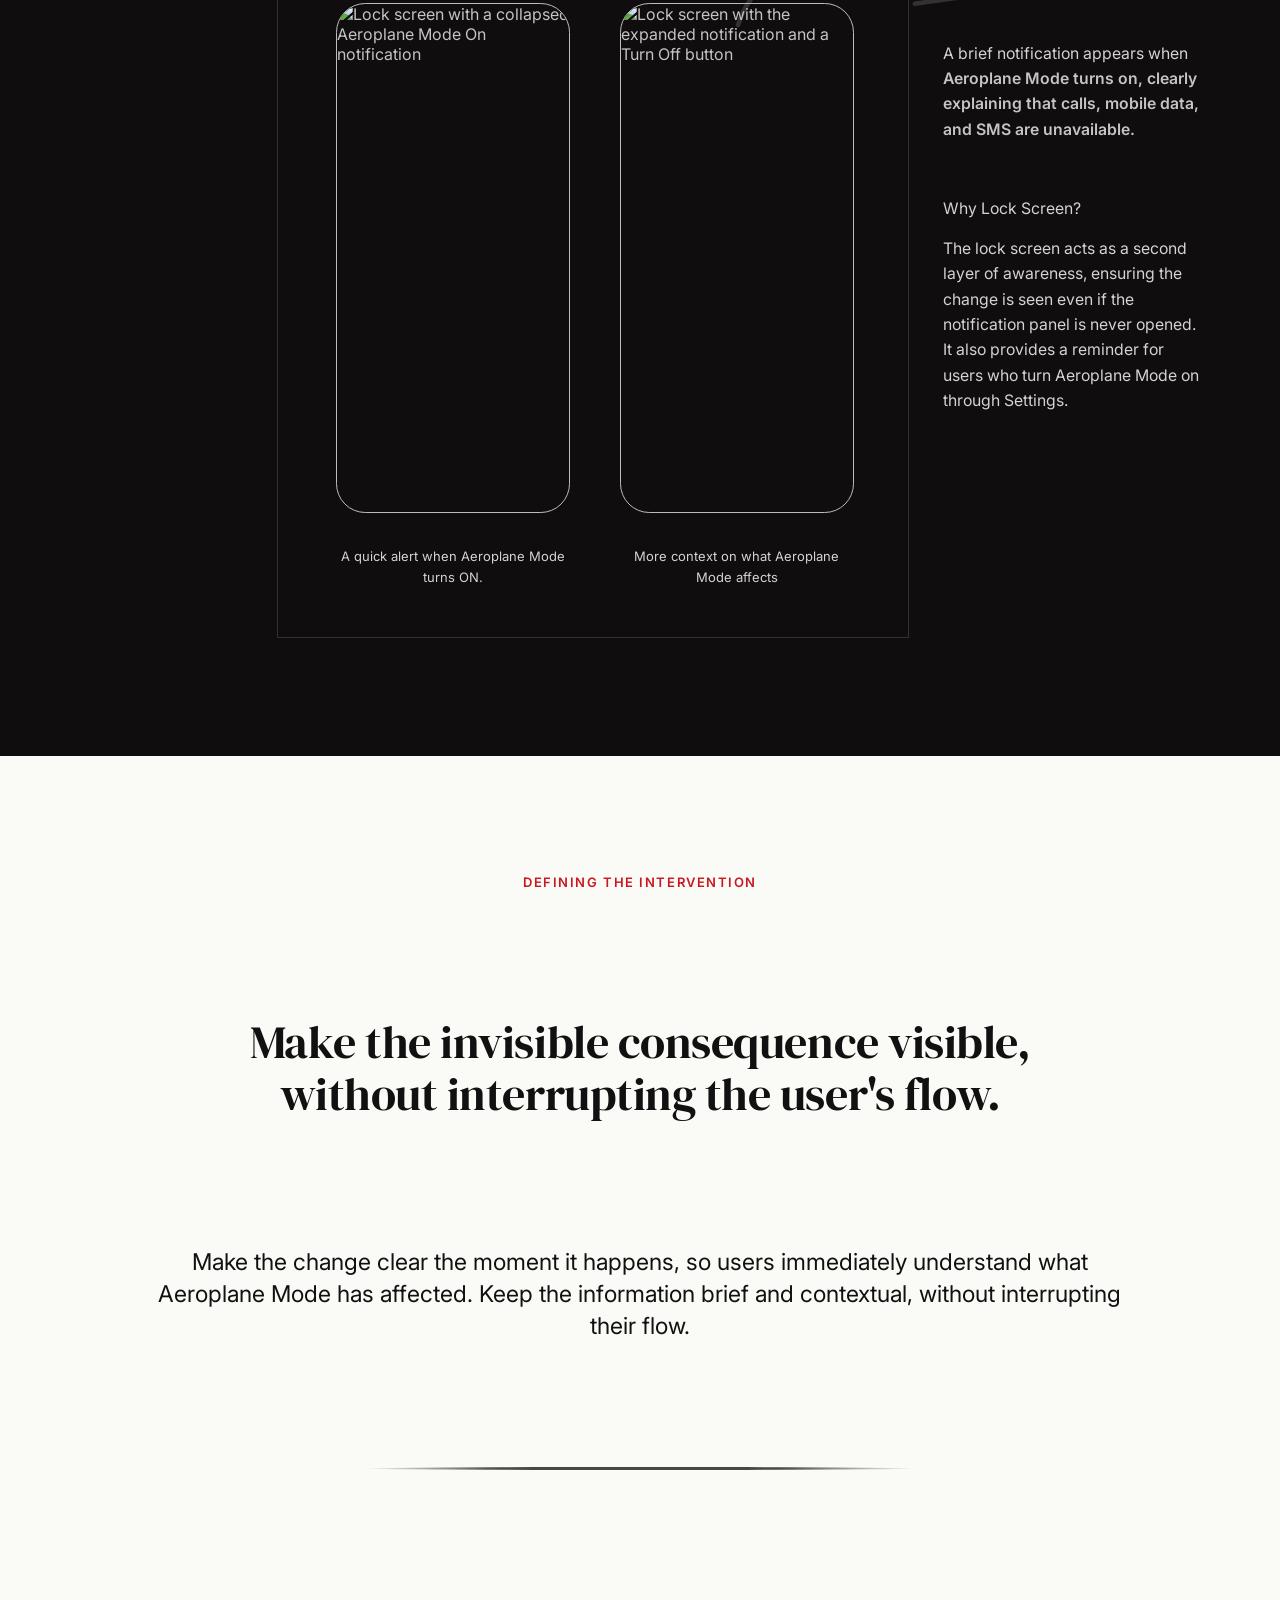
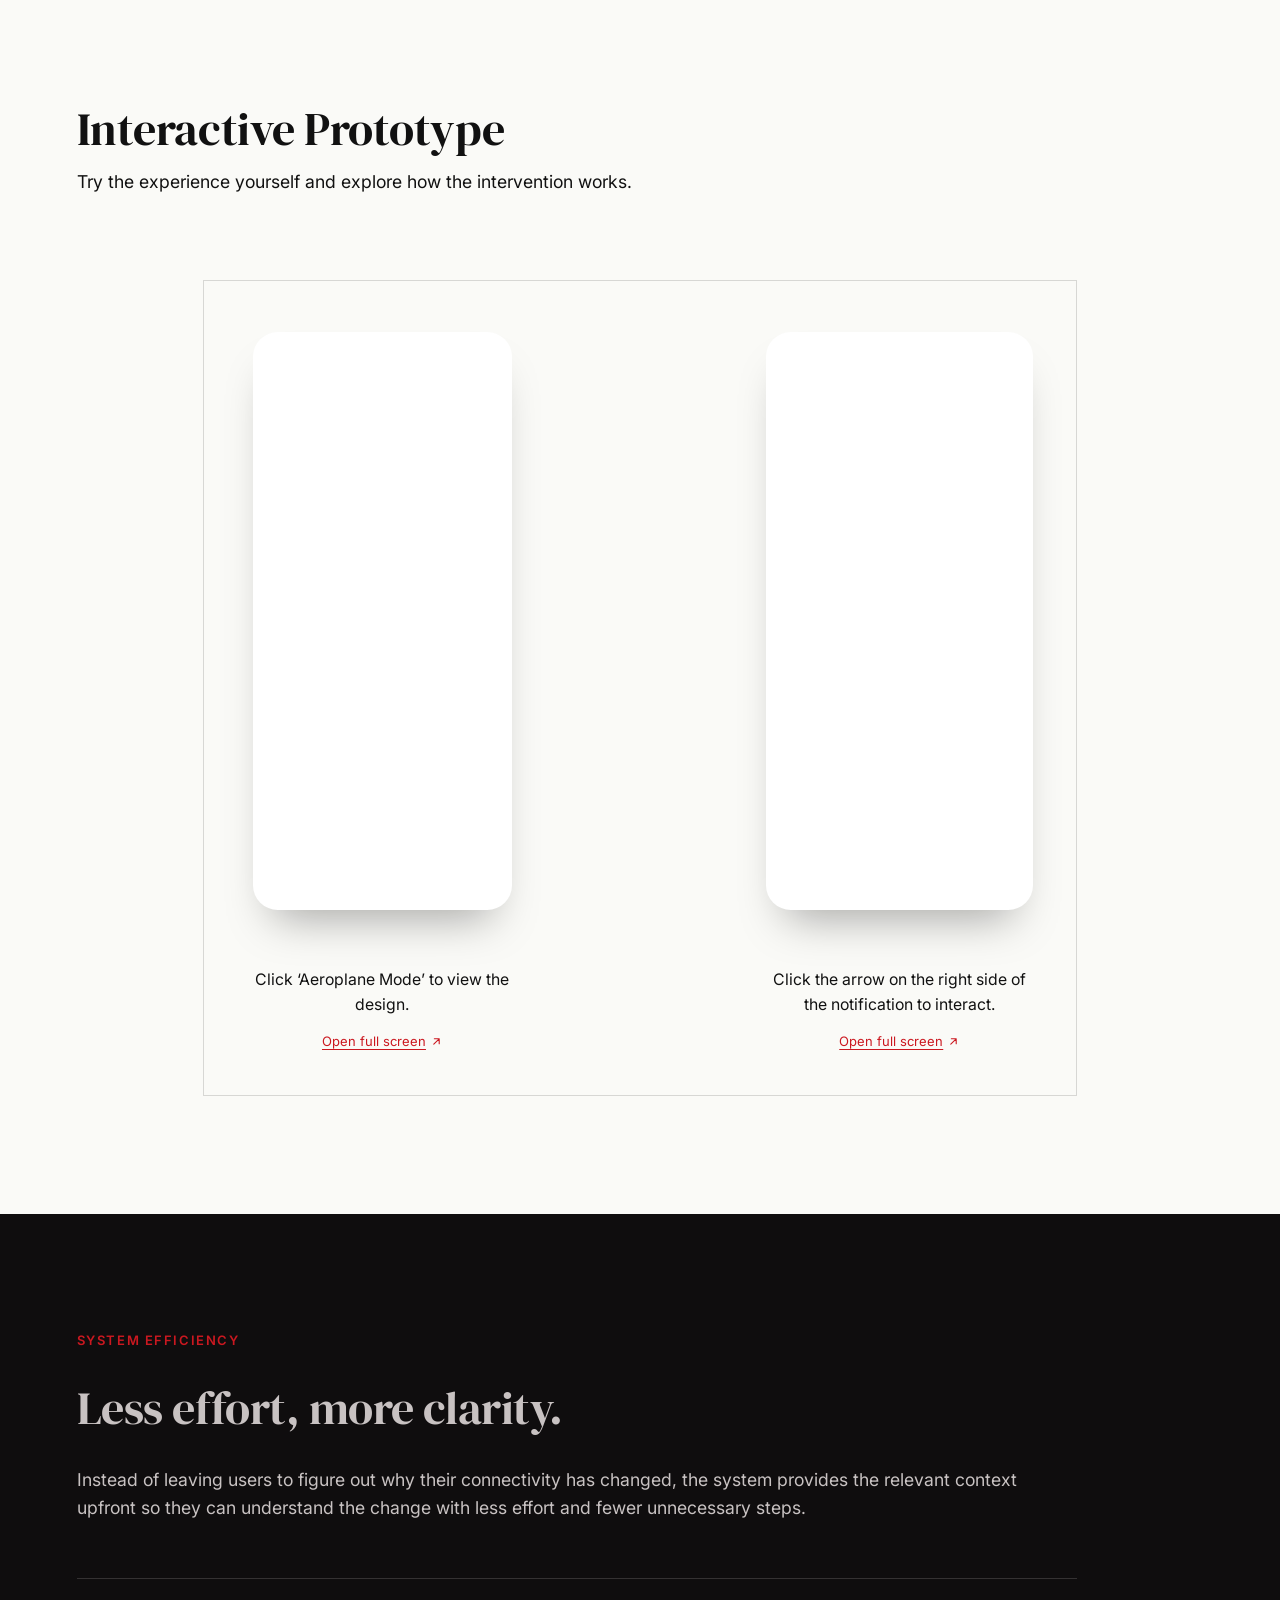
==== commit 66880ac9: "Calm A Missed Connection: one set of weights, spacing, lines and labels Scoped to body.mc so tink an" ====
--- a/missed-connection.html
+++ b/missed-connection.html
@@ -23,7 +23,7 @@
   <link rel="stylesheet" href="case-study.css" />
   <link rel="stylesheet" href="cursor.css" />
 </head>
-<body style="--cursor: #cb1820">
+<body class="mc" style="--cursor: #cb1820">
   <header class="cs-header">
     <div class="cs-container cs-header-inner">
       <a class="back" href="index.html">
--- a/case-study.css
+++ b/case-study.css
@@ -1735,3 +1735,182 @@
   }
   .flow-desc { grid-column: 2; }
 }
+
+/* ---------------------------------------------------------------
+   A Missed Connection: one calm set of rules.
+   Weights: 400 to read, 500 for titles, 600 for labels and inline
+   emphasis. Letter spacing: none for text, wide for labels, slightly
+   tight for serif headings. Line height: 1.1 headings, 1.4 titles and
+   statements, 1.6 reading text. Lines: one faint hairline for every
+   box and divider, one 2px red rule for callouts. Italic for quotes
+   only. Scoped to body.mc so tink and About are untouched.
+   --------------------------------------------------------------- */
+.mc {
+  --line: rgba(200, 194, 194, 0.2);
+  --border: rgba(200, 194, 194, 0.2);
+}
+
+/* Labels: one style everywhere, red, no boxes or underlines */
+.mc .tag,
+.mc .tag-bold,
+.mc .cs-eyebrow,
+.mc .eyebrow-line,
+.mc .voices-title,
+.mc .cs-facts dt,
+.mc .cs-figure figcaption strong,
+.mc .testing-stat .label,
+.mc .ideation figcaption {
+  display: block;
+  height: auto;
+  padding: 0;
+  border: 0;
+  border-radius: 0;
+  background: none;
+  color: var(--c-red);
+  font-family: var(--sans);
+  font-size: var(--fs-label);
+  font-weight: 600;
+  line-height: 1.4;
+  letter-spacing: var(--tracking-label);
+  text-transform: uppercase;
+}
+
+.mc .cs-eyebrow strong { color: inherit; font-weight: 600; }
+.mc .cs-figure figcaption strong { color: var(--c-text); margin-bottom: 4px; }
+.mc .testing-stat .label { color: var(--c-muted); }
+.mc .ideation figcaption { color: var(--c-muted); font-weight: 500; }
+
+/* Serif headings */
+.mc .cs-title,
+.mc .story-title,
+.mc .premise-title,
+.mc .light-title,
+.mc .intervention h2,
+.mc .testing-title { line-height: 1.1; letter-spacing: -0.01em; }
+
+.mc .stat,
+.mc .testing-stat .big { line-height: 1.1; letter-spacing: -0.01em; }
+
+/* Titles: Inter Medium */
+.mc .premise-right h3,
+.mc .found-card h3,
+.mc .stat-label,
+.mc .gaps h3,
+.mc .direction h3,
+.mc .beyond h3,
+.mc .impact-grid h3,
+.mc .flow-title {
+  font-weight: 500;
+  line-height: 1.4;
+  letter-spacing: 0;
+}
+
+/* Statements at the lead size */
+.mc .cs-lead,
+.mc .callout p,
+.mc .voice blockquote,
+.mc .insight p,
+.mc .intervention p:not(.tag),
+.mc .boxed {
+  line-height: 1.4;
+  letter-spacing: 0;
+}
+
+/* Reading text */
+.mc .found-card p,
+.mc .impact-grid p,
+.mc .story-body p,
+.mc .note,
+.mc .direction > p,
+.mc .testing-detail,
+.mc .testing-detail p,
+.mc .cs-figure figcaption,
+.mc .compare figcaption,
+.mc .pills li,
+.mc .proto-open {
+  font-weight: 400;
+  line-height: 1.6;
+  letter-spacing: 0;
+}
+
+/* Emphasis: SemiBold, upright */
+.mc b,
+.mc strong,
+.mc em,
+.mc i { font-style: normal; font-weight: 600; }
+
+.mc .conclusion i:not(b i) { font-weight: inherit; }
+
+/* Quotes stay italic, at the reading weight */
+.mc .testing-detail .quote { font-style: italic; font-weight: 500; }
+
+/* Numbers: plain red labels, like the efficiency steps */
+.mc .story-num,
+.mc .num {
+  display: inline-block;
+  width: auto;
+  height: auto;
+  border: 0;
+  border-radius: 0;
+  color: var(--c-red);
+  font-size: var(--fs-label);
+  font-weight: 600;
+  letter-spacing: var(--tracking-label);
+  font-variant-numeric: tabular-nums;
+}
+
+/* Lines: hairline boxes, a 2px red rule for callouts */
+.mc .callout,
+.mc .insight,
+.mc .beyond,
+.mc .testing-detail blockquote { border-left: 2px solid var(--c-red); }
+
+.mc .prototype-frame { border-color: rgba(17, 17, 17, 0.15); }
+
+.mc .cs-footer,
+.mc .next-nav { border-color: var(--line); }
+
+/* Footer and next link on the scale */
+.mc .skip { font-size: var(--fs-small); letter-spacing: 0; }
+
+.mc .next-nav,
+.mc .all-work,
+.mc .next-label,
+.mc .cs-footer span {
+  font-size: var(--fs-tag);
+  font-weight: 500;
+  letter-spacing: var(--tracking-label);
+}
+
+.mc .next strong { font-size: var(--fs-lead); font-weight: 500; letter-spacing: 0; text-transform: none; }
+.mc .next span:not(.next-label) { font-size: var(--fs-small); letter-spacing: 0; text-transform: none; }
+
+.mc .cs-header strong,
+.mc .cs-header .back { font-weight: 600; }
+
+/* System efficiency: number, then title with its explanation below,
+   so every row starts on the same line. */
+.mc .flow-step {
+  grid-template-columns: 56px minmax(0, 1fr);
+  row-gap: 6px;
+  align-items: start;
+}
+
+.mc .flow-num { line-height: calc(var(--fs-lead) * 1.4); }
+
+.mc .flow-title { grid-column: 2; }
+.mc .flow-desc { grid-column: 2; }
+
+@media (max-width: 720px) {
+  .mc .flow-step { grid-template-columns: 40px minmax(0, 1fr); }
+}
+
+.mc .voice figcaption strong { font-weight: 600; }
+.mc .pills li { border-color: var(--line); }
+.mc .flow,
+.mc .flow-step { border-color: var(--line); }
+.mc .voice figcaption { line-height: 1.6; }
+.mc .conclusion p { line-height: 1.4; }
+.mc .intervention.conclusion p:not(.tag) { line-height: 1.4; }
+.mc .gaps p { line-height: 1.6; }
+.mc .prototype-frame figcaption { line-height: 1.6; }
